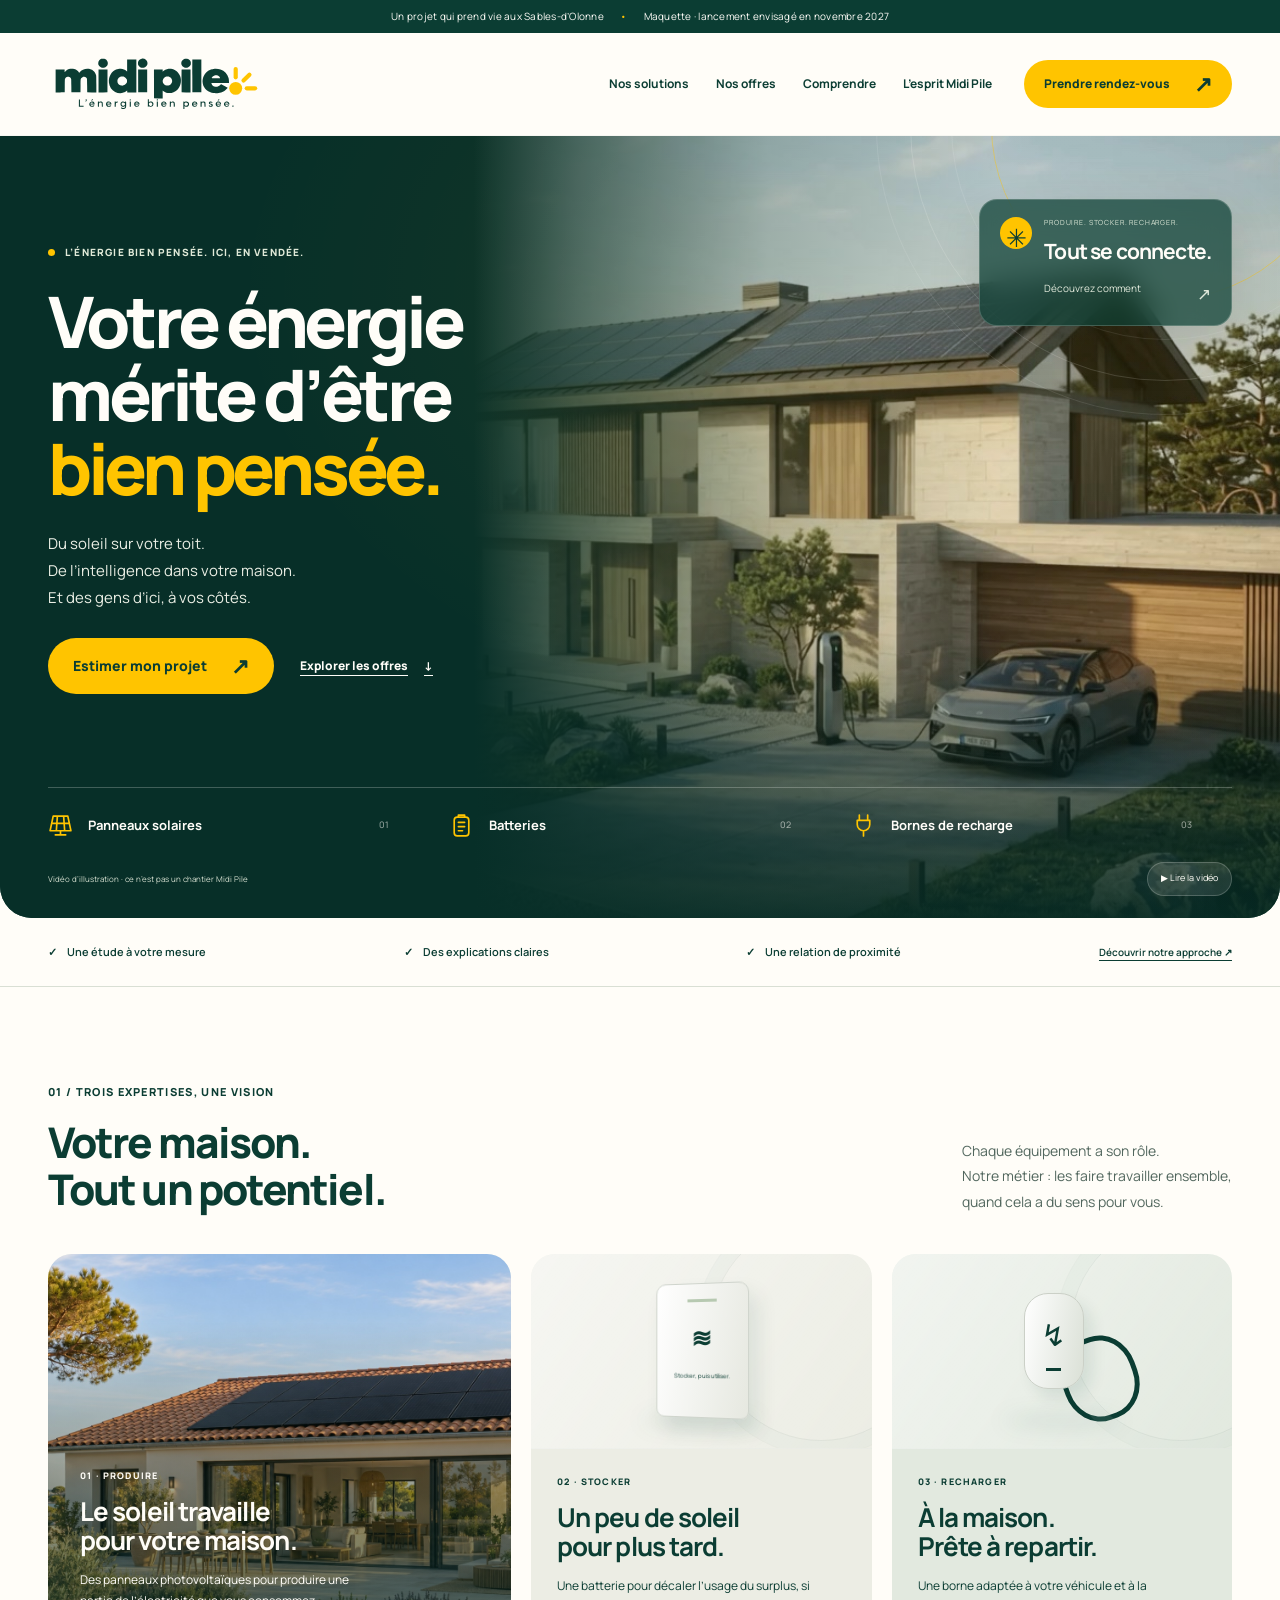
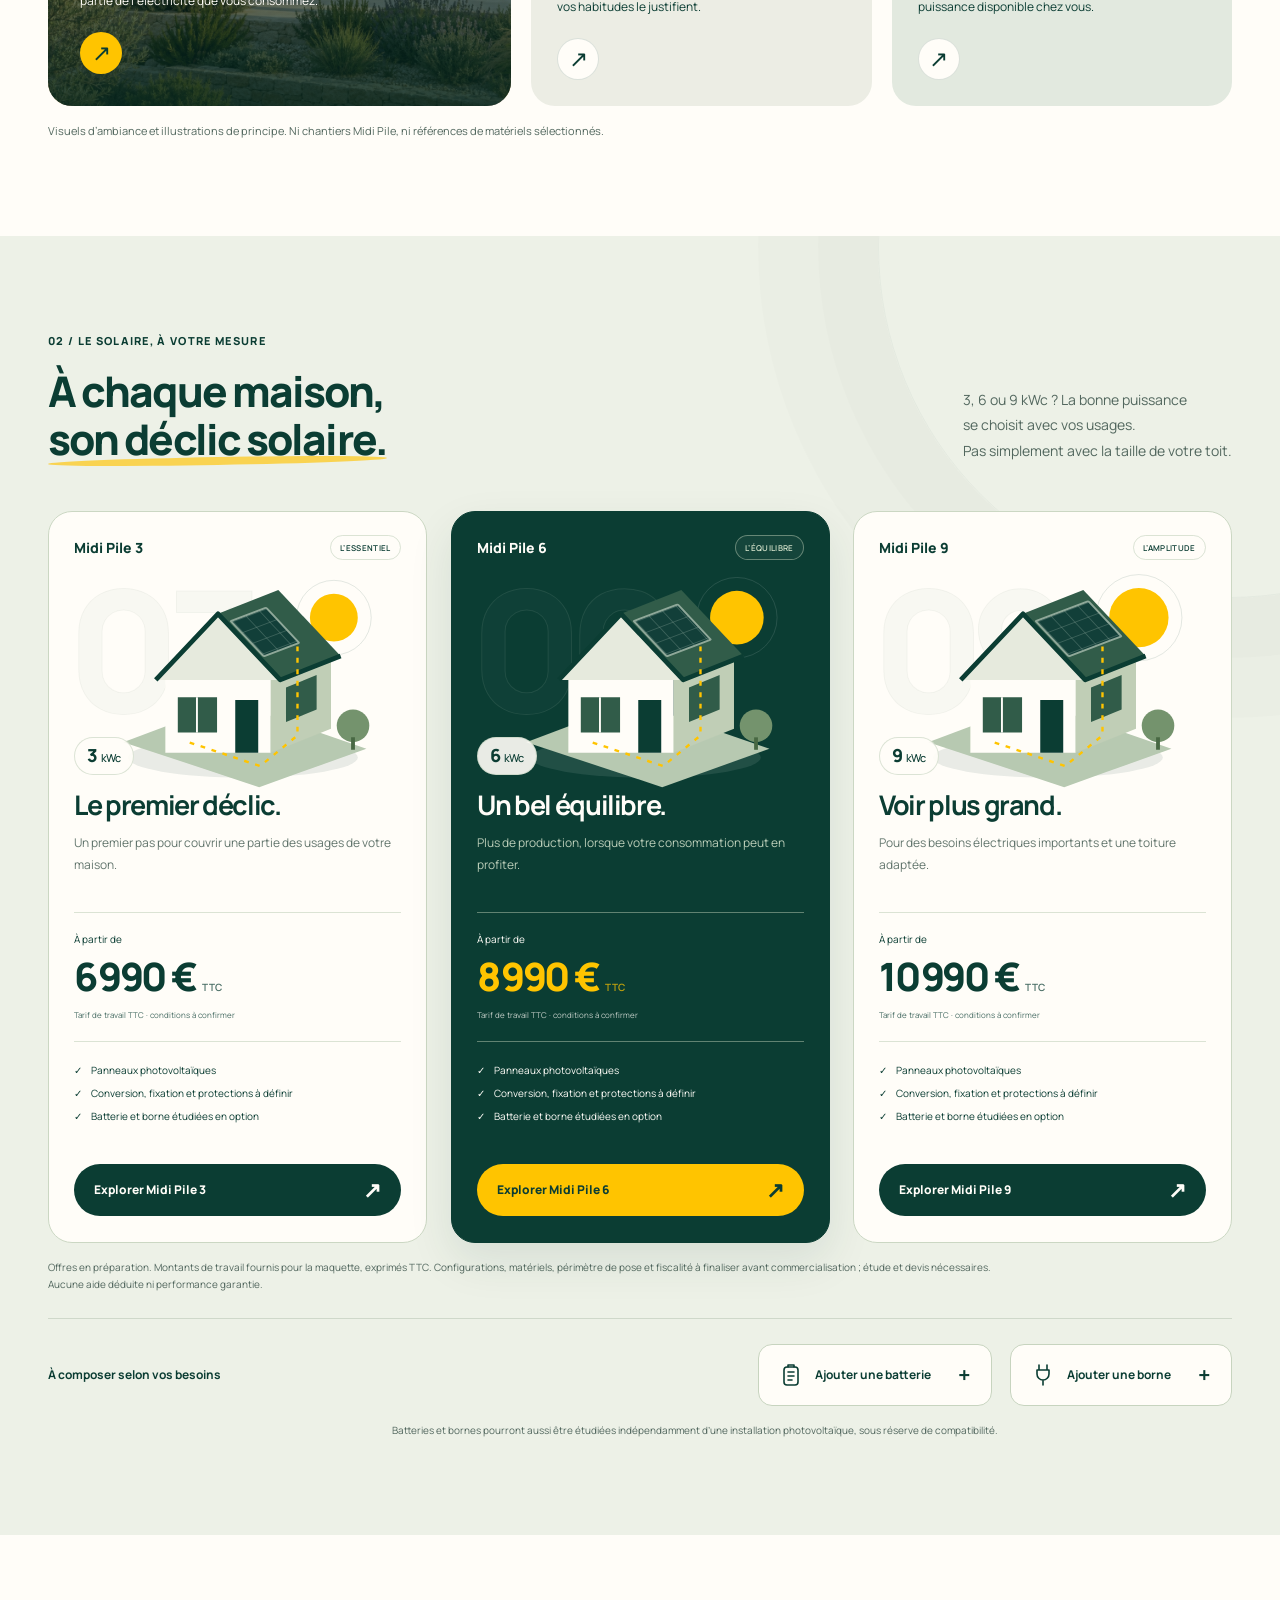
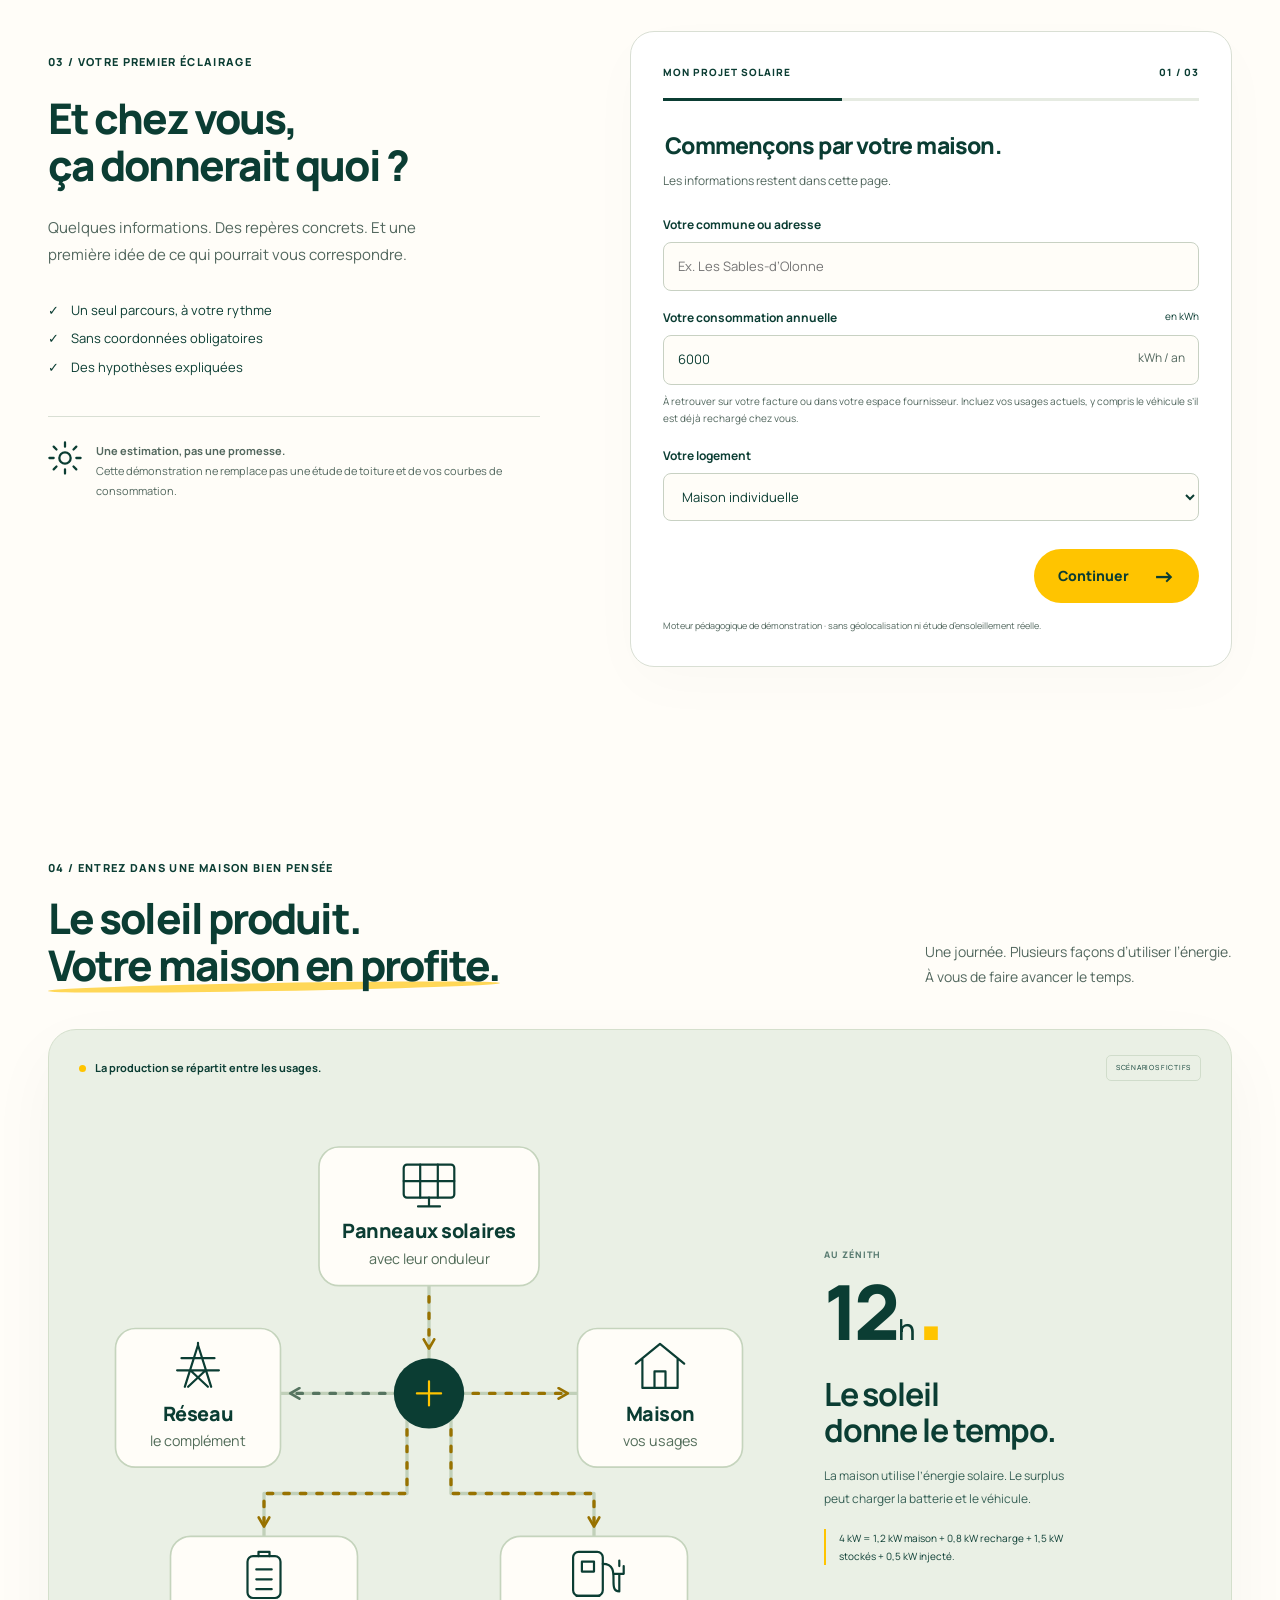
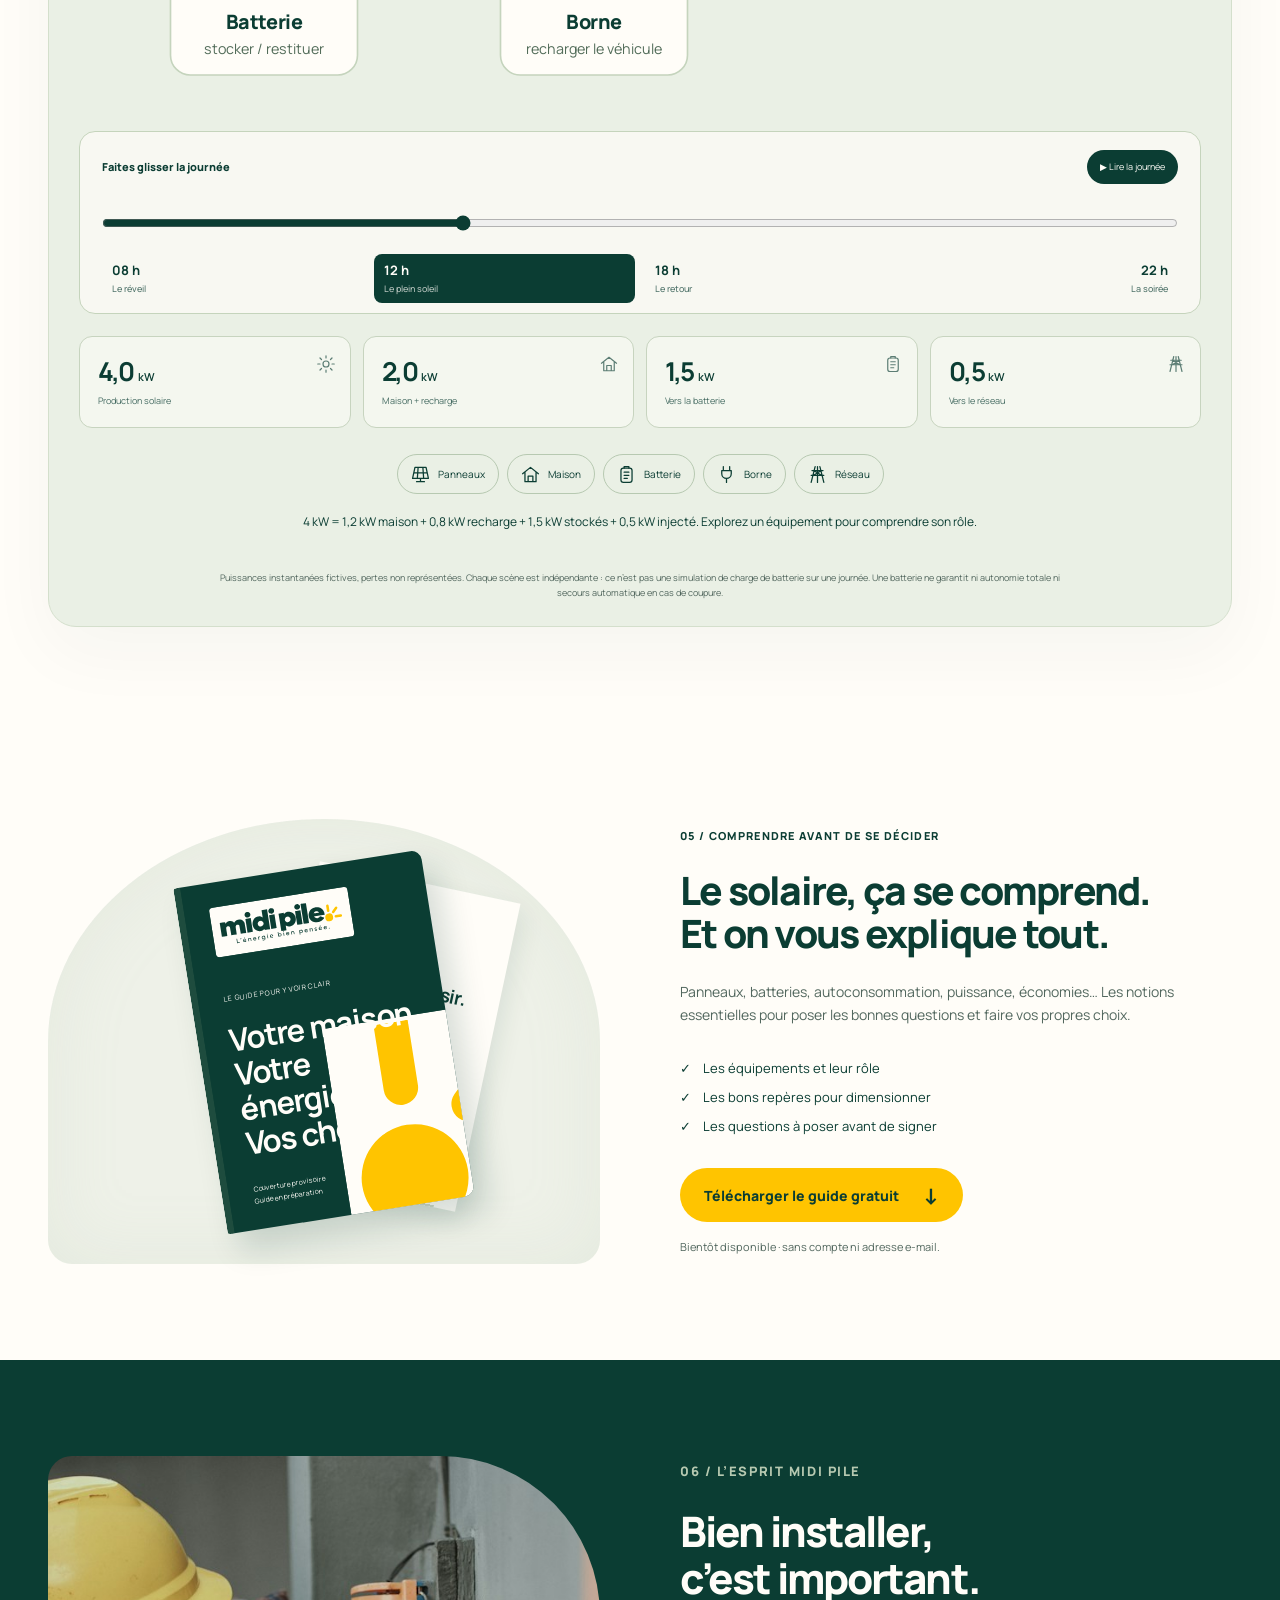
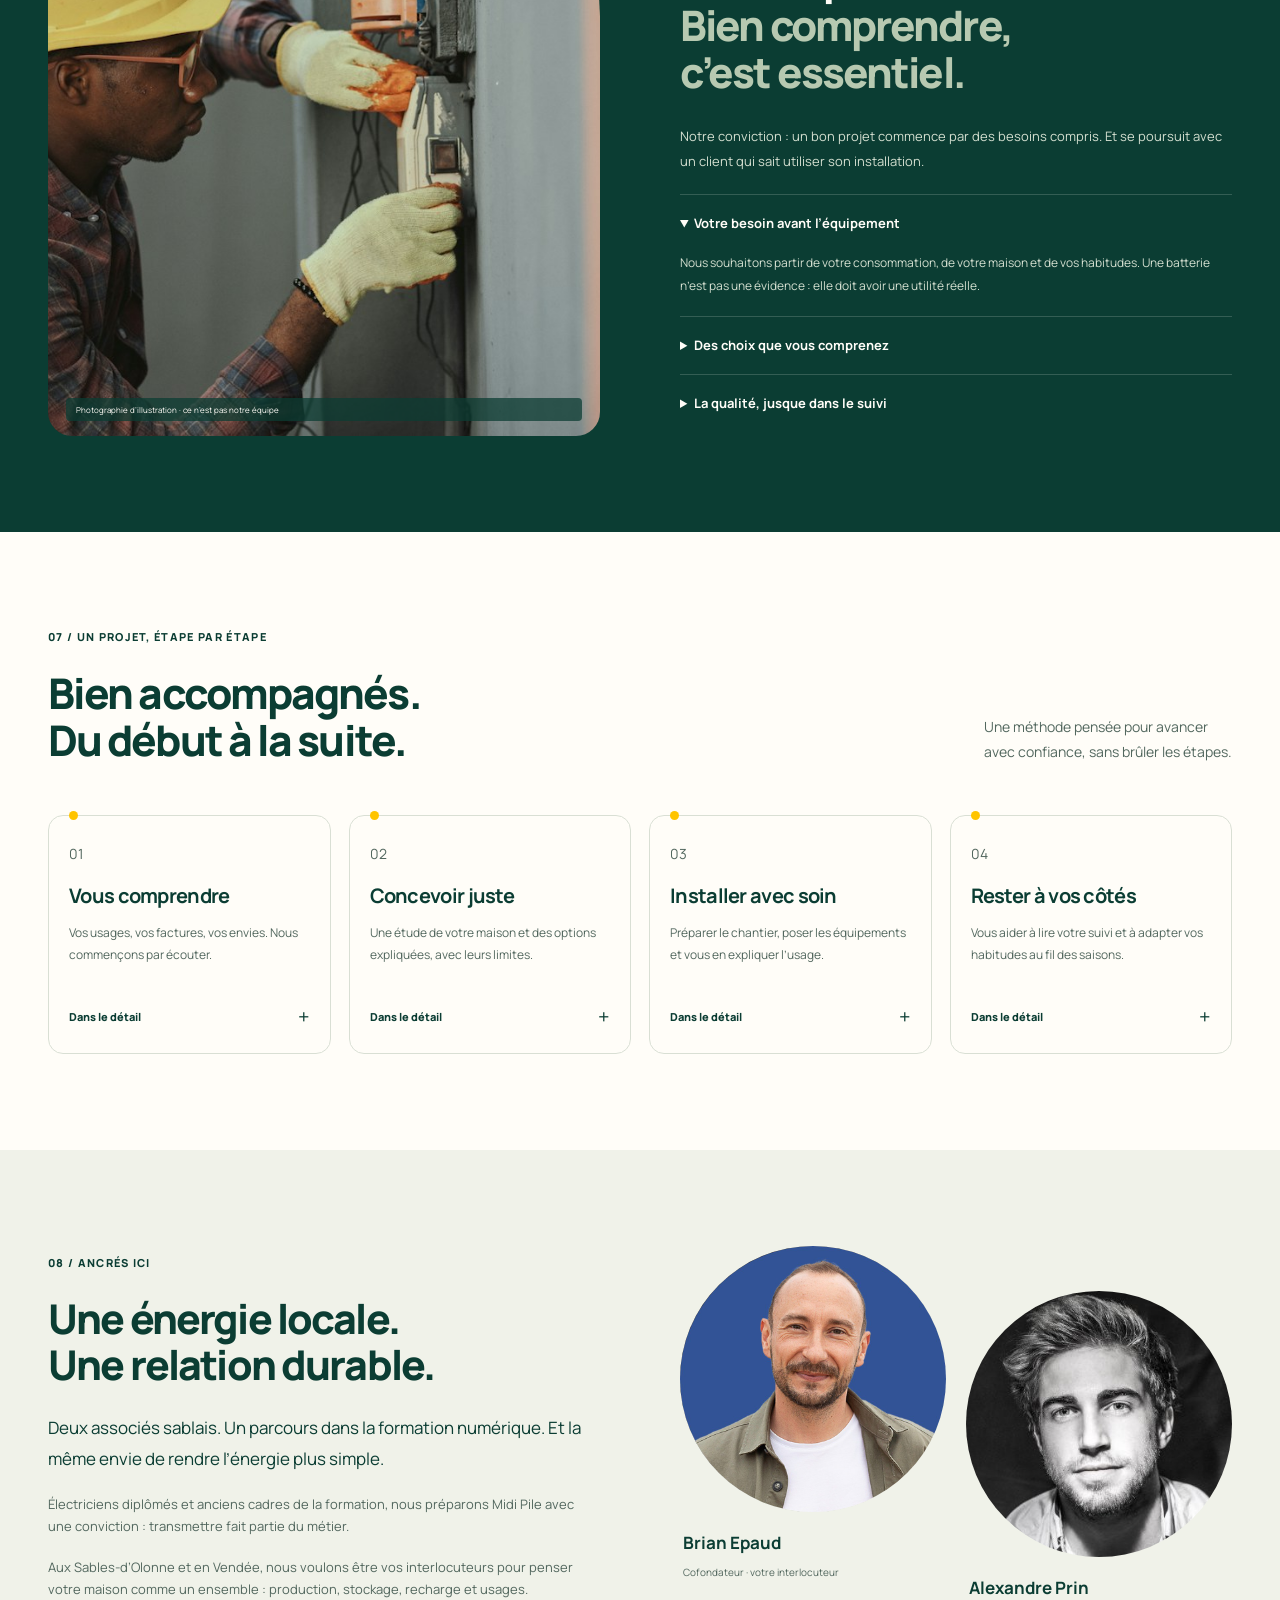
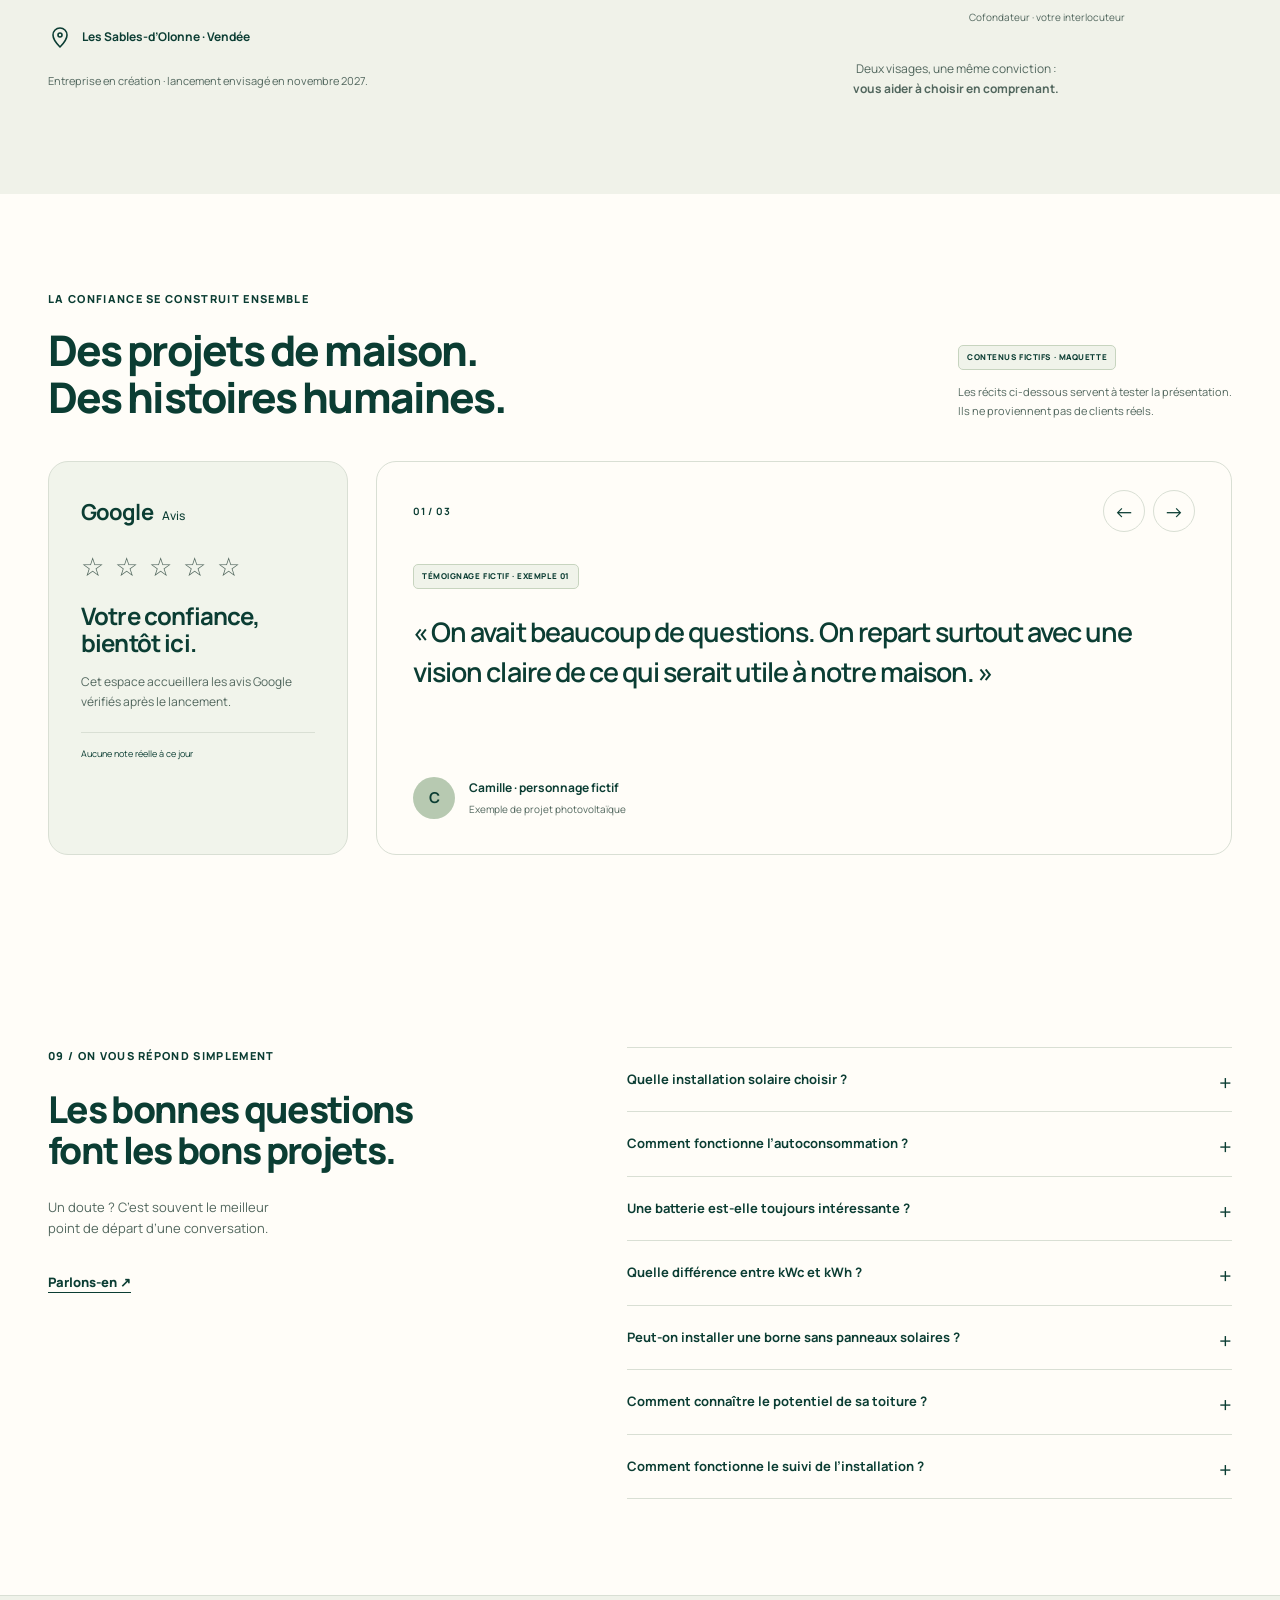
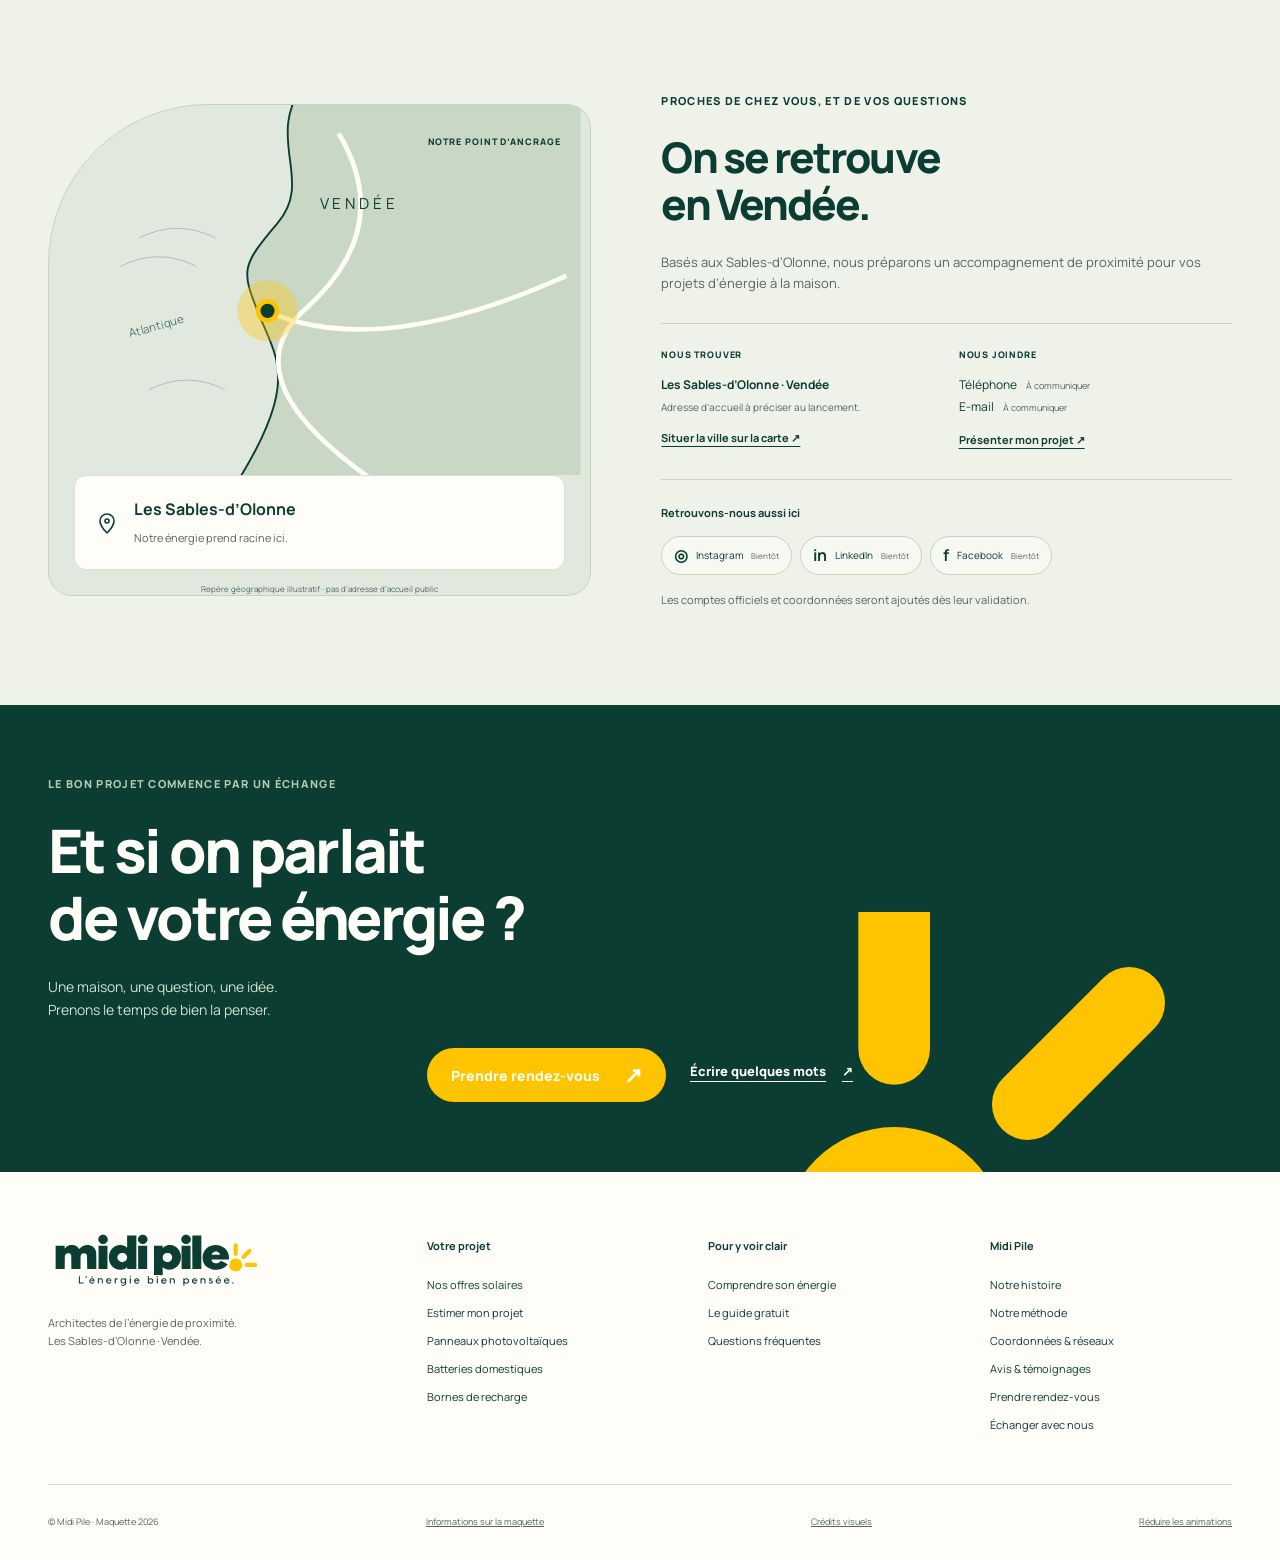
==== index.html @ 552a1c66 "Add files via upload" ====
<!doctype html>
<html lang="fr"><head><meta charset="utf-8"><meta name="viewport" content="width=device-width,initial-scale=1"><meta name="description" content="Midi Pile : panneaux photovoltaïques, batteries et bornes de recharge en Vendée. Découvrez la maquette de notre futur accompagnement énergétique."><meta name="theme-color" content="#0B3D33"><meta name="robots" content="noindex,follow"><title>Panneaux solaires en Vendée, batteries & bornes | Midi Pile</title><link rel="canonical" href="https://midi-pile-accueil-v2.calmtune6.chatgpt.site/"><link rel="icon" href="/assets/favicon.svg" type="image/svg+xml"><meta property="og:title" content="Midi Pile — L’énergie bien pensée."><meta property="og:description" content="Produire, stocker, recharger. Votre projet énergétique, pensé aux Sables-d’Olonne."><meta property="og:type" content="website"><meta property="og:image" content="https://midi-pile-accueil-v2.calmtune6.chatgpt.site/assets/maison.jpg"><link rel="stylesheet" href="styles.css"><script src="config.js" defer></script><script src="simulator-model.js" defer></script><script src="app.js" defer></script><link rel="stylesheet" href="enhancements.css"><script src="enhancements.js" defer></script><link rel="stylesheet" href="motion.css"><script src="motion.js" defer></script><link rel="stylesheet" href="booking.css"><script src="booking.js" defer></script><link rel="stylesheet" href="simulator.css"><script src="simulator-results.js" defer></script></head>
<body>
<a class="skip" href="#main">Aller au contenu</a>
<div class="preview-bar">Un projet qui prend vie aux Sables-d’Olonne <span>•</span> Maquette · lancement envisagé en novembre 2027</div>
<header class="header"><a href="#" class="brand" aria-label="Midi Pile, accueil"><img src="assets/logo.svg" alt="midi pile — L’énergie bien pensée." width="240" height="63"></a><nav id="navigation" aria-label="Navigation principale"><a href="#expertises">Nos solutions</a><a href="#offres">Nos offres</a><a href="#comprendre">Comprendre</a><a href="#equipe">L’esprit Midi Pile</a></nav><a class="button small booking-header" href="/#rendez-vous" data-booking>Prendre rendez-vous <span>↗</span></a><button class="menu" aria-label="Ouvrir le menu" aria-expanded="false" aria-controls="navigation">☰</button></header>
<main id="main">
<section class="cinema-hero" aria-labelledby="hero-title">
<div class="cinema-media" aria-hidden="true"><img src="assets/hero-maison-recharge.jpg" width="1280" height="720" alt="" fetchpriority="high"><video id="hero-video" muted loop playsinline preload="none" poster="assets/hero-maison-recharge.jpg" data-src="assets/hero-maison-recharge.mp4"></video><div class="cinema-shade"></div><div class="cinema-light"></div></div>
<div class="hero-orbit" aria-hidden="true"><span></span><span></span><span></span></div>
<div class="container cinema-layout"><div class="cinema-copy"><p class="eyebrow"><span class="dot"></span> L’énergie bien pensée. Ici, en Vendée.</p><h1 id="hero-title">Votre énergie<br>mérite d’être<br><span>bien pensée.</span></h1><p>Du soleil sur votre toit.<br>De l’intelligence dans votre maison.<br>Et des gens d’ici, à vos côtés.</p><div class="hero-actions"><a class="button" href="#simulateur">Estimer mon projet <span>↗</span></a><a class="text-link" href="#offres">Explorer les offres <span>↓</span></a></div></div>
<div class="hero-energy-note"><span class="mini-orbit" aria-hidden="true">✳</span><div><span>PRODUIRE. STOCKER. RECHARGER.</span><strong>Tout se connecte.</strong><a href="#comprendre">Découvrez comment <span>↗</span></a></div><svg viewBox="0 0 100 35" aria-hidden="true"><path d="M0 28C15 28 10 10 25 10S35 30 50 20S65 0 75 12S90 24 100 8" fill="none" stroke="#FFC400" stroke-width="2"/></svg></div>
<div class="cinema-bottom"><div class="cinema-services"><a href="/panneaux-solaires-vendee/"><i data-icon="panel"></i><span>Panneaux solaires</span><b>01</b></a><a href="/batterie-solaire/"><i data-icon="battery"></i><span>Batteries</span><b>02</b></a><a href="/borne-recharge/"><i data-icon="plug"></i><span>Bornes de recharge</span><b>03</b></a></div><div class="cinema-caption"><span>Vidéo d’illustration · ce n’est pas un chantier Midi Pile</span><button id="hero-motion" type="button" aria-pressed="false" aria-label="Lire la vidéo de fond">▶ Lire la vidéo</button></div></div></div>
</section>
<div class="values-strip"><div class="container"><span>Une étude à votre mesure</span><span>Des explications claires</span><span>Une relation de proximité</span><a href="#methode">Découvrir notre approche ↗</a></div></div>
<section class="section container" id="expertises"><div class="section-heading"><div><p class="eyebrow">01 / Trois expertises, une vision</p><h2>Votre maison.<br>Tout un potentiel.</h2></div><p>Chaque équipement a son rôle.<br>Notre métier : les faire travailler ensemble,<br>quand cela a du sens pour vous.</p></div>
<div class="expertise-grid"><article class="expertise producing"><img src="assets/maison.jpg" alt="Maison solaire illustrative" loading="lazy"><div class="expertise-caption"><span class="tag">01 · PRODUIRE</span><h3>Le soleil travaille<br>pour votre maison.</h3><p>Des panneaux photovoltaïques pour produire une partie de l’électricité que vous consommez.</p><a href="/panneaux-solaires-vendee/" class="round-link" aria-label="Découvrir les offres photovoltaïques">↗</a></div></article>
<article class="expertise storing"><div class="product-art battery-art" aria-label="Illustration d’une batterie domestique"><div class="battery-unit"><span></span><b>≋</b><em>Stocker, puis utiliser.</em></div><div class="product-shadow"></div></div><div class="expertise-caption"><span class="tag">02 · STOCKER</span><h3>Un peu de soleil<br>pour plus tard.</h3><p>Une batterie pour décaler l’usage du surplus, si vos habitudes le justifient.</p><a class="round-link" href="/batterie-solaire/" aria-label="Comprendre les batteries">↗</a></div></article>
<article class="expertise charging"><div class="product-art charger-art" aria-label="Illustration d’une borne résidentielle"><div class="charger-unit"><span>↯</span><i></i></div><div class="cable"></div><div class="product-shadow"></div></div><div class="expertise-caption"><span class="tag">03 · RECHARGER</span><h3>À la maison.<br>Prête à repartir.</h3><p>Une borne adaptée à votre véhicule et à la puissance disponible chez vous.</p><a class="round-link" href="/borne-recharge/" aria-label="Comprendre les bornes de recharge">↗</a></div></article></div><p class="caption">Visuels d’ambiance et illustrations de principe. Ni chantiers Midi Pile, ni références de matériels sélectionnés.</p></section>
<section class="offers section sculpted-offers" id="offres"><div class="container"><div class="section-heading"><div><p class="eyebrow">02 / Le solaire, à votre mesure</p><h2>À chaque maison,<br><span class="solar-emphasis">son déclic solaire.</span></h2></div><p>3, 6 ou 9 kWc ? La bonne puissance<br>se choisit avec vos usages.<br>Pas simplement avec la taille de votre toit.</p></div><div class="offer-grid" id="offer-grid"></div><noscript><p>Nos repères TTC : Midi Pile 3, dès 6 990 € ; Midi Pile 6, dès 8 990 € ; Midi Pile 9, dès 10 990 €. Conditions en préparation.</p><p>Le simulateur nécessite JavaScript. <a href="/panneaux-solaires-vendee/">Comprendre les offres photovoltaïques</a>.</p></noscript><p class="caption">Offres en préparation. Montants de travail fournis pour la maquette, exprimés TTC. Configurations, matériels, périmètre de pose et fiscalité à finaliser avant commercialisation ; étude et devis nécessaires. Aucune aide déduite ni performance garantie.</p><div class="options"><span>À composer selon vos besoins</span><button data-detail="battery"><i data-icon="battery"></i> Ajouter une batterie <b>+</b></button><button data-detail="charger"><i data-icon="plug"></i> Ajouter une borne <b>+</b></button></div><p class="caption option-caption">Batteries et bornes pourront aussi être étudiées indépendamment d’une installation photovoltaïque, sous réserve de compatibilité.</p></div></section>
<section class="section container simulator-section" id="simulateur"><div class="sim-intro"><p class="eyebrow">03 / Votre premier éclairage</p><h2>Et chez vous,<br>ça donnerait quoi ?</h2><p class="lead">Quelques informations. Des repères concrets. Et une première idée de ce qui pourrait vous correspondre.</p><ul class="plain-checks"><li>Un seul parcours, à votre rythme</li><li>Sans coordonnées obligatoires</li><li>Des hypothèses expliquées</li></ul><div class="little-note"><i data-icon="sun"></i><p><strong>Une estimation, pas une promesse.</strong><br>Cette démonstration ne remplace pas une étude de toiture et de vos courbes de consommation.</p></div></div>
<div class="sim-panel"><div class="sim-top"><span>MON PROJET SOLAIRE</span><span id="step-label">01 / 03</span></div><div class="progress"><div id="progress-fill"></div></div><p class="selection-note" id="selection-note" hidden></p><form id="sim-form"><fieldset data-step="0"><legend>Commençons par votre maison.</legend><p>Les informations restent dans cette page.</p><label for="commune">Votre commune ou adresse</label><input id="commune" name="commune" placeholder="Ex. Les Sables-d’Olonne" autocomplete="address-level2" required maxlength="160"><label for="consumption">Votre consommation annuelle <span>en kWh</span></label><div class="input-unit"><input id="consumption" name="consumption" type="number" min="500" max="50000" step="100" value="6000" required><span>kWh / an</span></div><small>À retrouver sur votre facture ou dans votre espace fournisseur. Incluez vos usages actuels, y compris le véhicule s’il est déjà rechargé chez vous.</small><label for="home">Votre logement</label><select id="home"><option value="house">Maison individuelle</option><option value="flat">Appartement / copropriété</option></select></fieldset>
<fieldset data-step="1" hidden><legend>Votre toit, à son rythme.</legend><p>Vous ne savez pas ? Nous gardons une hypothèse prudente.</p><label for="orientation">Orientation principale</label><select id="orientation"><option value="unknown">Je ne sais pas encore</option><option value="south">Sud</option><option value="eastwest">Est ou ouest</option><option value="southeast">Sud-est ou sud-ouest</option><option value="north">Nord</option></select><label for="shade">Ombres sur la toiture</label><select id="shade"><option value="unknown">À vérifier</option><option value="none">Peu ou pas d’ombre</option><option value="some">Une partie de la journée</option><option value="high">Des ombres importantes</option></select><details><summary>Je connais davantage ma toiture</summary><label for="roof-area">Surface de toiture exploitable (facultatif)</label><input id="roof-area" type="number" min="1" max="1000" placeholder="Surface en m²"><label for="tilt">Inclinaison approximative</label><select id="tilt"><option value="30">Environ 30° / inconnue</option><option value="15">Faible pente, environ 15°</option><option value="45">Environ 45°</option><option value="0">Toit plat · structure à étudier</option></select></details></fieldset>
<fieldset data-step="2" hidden><legend>Une énergie qui suit votre vie.</legend><p>Pour mieux comprendre quand vous utilisez l’électricité.</p><label for="presence">En journée, votre maison est…</label><select id="presence"><option value="mixed">Occupée une partie du temps</option><option value="day">Souvent occupée</option><option value="away">Plutôt vide</option></select><div class="check-grid"><label><input type="checkbox" id="heatpump"> Pompe à chaleur</label><label><input type="checkbox" id="radiators"> Radiateurs électriques</label><label><input type="checkbox" id="water"> Chauffe-eau électrique</label><label><input type="checkbox" id="ev"> Véhicule électrique</label><label><input type="checkbox" id="pool"> Piscine</label></div><small>Ces équipements sont déjà inclus dans votre consommation annuelle. Nous ne les ajoutons pas une seconde fois.</small><label for="battery-interest">Et la batterie ?</label><select id="battery-interest"><option value="advice">Je souhaite un avis objectif</option><option value="yes">J’aimerais étudier cette option</option><option value="no">Pas pour le moment</option></select><details><summary>Affiner l’hypothèse économique</summary><label for="energy-price">Prix du kWh acheté (€ TTC, hors abonnement)</label><input id="energy-price" type="number" min="0.05" max="0.60" step="0.001" value="0.20"><small>Valeur de démonstration, à remplacer par votre contrat. Ce n’est pas un tarif de marché annoncé.</small></details></fieldset><div class="sim-actions"><button class="text-link" type="button" id="sim-back" hidden>← Retour</button><button class="button" id="sim-next" type="submit">Continuer <span>→</span></button></div><p class="caption">Moteur pédagogique de démonstration · sans géolocalisation ni étude d’ensoleillement réelle.</p></form><div id="sim-result" hidden aria-live="polite"></div></div></section>
<section class="energy-section section motion-energy" id="comprendre"><div class="container"><div class="section-heading"><div><p class="eyebrow">04 / Entrez dans une maison bien pensée</p><h2>Le soleil produit.<br><span class="solar-emphasis">Votre maison en profite.</span></h2></div><p>Une journée. Plusieurs façons d’utiliser l’énergie.<br>À vous de faire avancer le temps.</p></div>
<div class="energy-board" id="energy-board"><div class="energy-toolbar"><div class="energy-status"><span class="dot"></span><span id="energy-status">Le solaire alimente d’abord vos usages.</span></div><span class="scene-demo">SCÉNARIOS FICTIFS</span></div><div class="energy-stage"><div class="scene-wrap"><svg class="energy-svg energy-scene energy-map" viewBox="0 0 600 560" role="img" aria-labelledby="diagram-title diagram-desc">
<title id="diagram-title">Les chemins de votre électricité</title><desc id="diagram-desc">Schéma de principe à plat : les panneaux et leur onduleur alimentent la maison. Le surplus peut rejoindre la batterie, la borne ou le réseau. Les flèches changent de sens selon l’heure choisie ; la batterie et le réseau peuvent aussi alimenter les usages.</desc>
<defs><marker id="map-arrow" viewBox="0 0 10 10" refX="7" refY="5" markerWidth="4" markerHeight="4" orient="auto-start-reverse"><path d="M1 1 8 5 1 9" fill="none" stroke="context-stroke" stroke-width="2" stroke-linecap="round" stroke-linejoin="round"/></marker></defs>
<g class="map-tracks" fill="none" stroke-width="3" stroke-linejoin="round"><path d="M300 166V232M270 264H165M330 264H435M280 286V355H150V394M320 286V355H450V394"/></g>
<g class="map-flows" fill="none" stroke-linecap="round" stroke-linejoin="round"><path id="flow-solar" class="flow solar" d="M300 176V222"/><path id="flow-house" class="flow" d="M340 264H425"/><path id="flow-grid" class="flow grid" d="M260 264H175"/><path id="flow-battery" class="flow" d="M280 297V355H150V384"/><path id="flow-car" class="flow" d="M320 297V355H450V384"/></g>
<circle class="map-hub" cx="300" cy="264" r="32"/><path class="hub-symbol" d="M289 264H311M300 253V275" fill="none" stroke-width="2" stroke-linecap="round"/>
<g class="map-node solar-panels" transform="translate(200 40)"><rect class="map-card" width="200" height="126" rx="18"/><g class="map-icon" transform="translate(77 16)" fill="none" stroke-width="2"><rect width="46" height="30" rx="3"/><path d="M15 0V30M31 0V30M0 15H46M23 30V38M13 38H33"/></g><text class="map-title" x="100" y="83">Panneaux solaires</text><text class="map-sub" x="100" y="106">avec leur onduleur</text></g>
<g class="map-node scene-grid" transform="translate(15 205)"><rect class="map-card" width="150" height="126" rx="18"/><g class="map-icon" transform="translate(55 15)" fill="none" stroke-width="2"><path d="M20 0 8 38M20 0 32 38M5 12H35M1 23H39M13 23 29 38M27 23 11 38M20 0V-2"/></g><text class="map-title" x="75" y="84">Réseau</text><text class="map-sub" x="75" y="107">le complément</text></g>
<g class="map-node house-model" transform="translate(435 205)"><rect class="map-card" width="150" height="126" rx="18"/><g class="map-icon" transform="translate(53 14)" fill="none" stroke-width="2"><path d="M0 18 22 0 44 18M6 14V40H38V14M17 40V25H27V40"/></g><text class="map-title" x="75" y="84">Maison</text><text class="map-sub" x="75" y="107">vos usages</text></g>
<g class="map-node scene-battery" transform="translate(65 394)"><rect class="map-card" width="170" height="126" rx="18"/><g class="map-icon" transform="translate(70 14)" fill="none" stroke-width="2"><rect x="0" y="4" width="30" height="38" rx="5"/><path d="M10 4V0H20V4M8 16H22M8 25H22M8 34H22"/></g><text class="map-title" x="85" y="84">Batterie</text><text class="map-sub" x="85" y="107">stocker / restituer</text></g>
<g class="map-node scene-car" transform="translate(365 394)"><rect class="map-card" width="170" height="126" rx="18"/><g class="map-icon" transform="translate(66 14)" fill="none" stroke-width="2"><rect width="27" height="40" rx="5"/><path d="M8 9H19V18H8ZM27 11C45 11 30 36 42 36V20M38 20H46V13M42 13V8M3 40H24"/></g><text class="map-title" x="85" y="84">Borne</text><text class="map-sub" x="85" y="107">recharger le véhicule</text></g>
</svg></div><aside class="scene-story"><p class="eyebrow" id="scene-period">Au zénith</p><div class="scene-clock"><span id="scene-time">12</span><small>h</small><span class="clock-dot">.</span></div><h3 id="scene-title">Le soleil<br>donne le tempo.</h3><p id="scene-copy">La maison utilise l’énergie solaire. Le surplus peut charger la batterie et le véhicule.</p><div class="scene-equation" id="scene-equation">4 kW produits, répartis entre vos usages, le stockage et le réseau.</div></aside></div>
<div class="time-console"><div class="time-heading"><label for="energy-hour">Faites glisser la journée</label><button type="button" id="energy-play" aria-pressed="false">▶ Lire la journée</button></div><input id="energy-hour" type="range" min="0" max="3" step="1" value="1" aria-valuetext="12 heures, au zénith"><div class="time-presets" role="group" aria-label="Choisir un moment de la journée"><button data-time="0" aria-pressed="false">08 h <span>Le réveil</span></button><button id="day" data-time="1" aria-pressed="true">12 h <span>Le plein soleil</span></button><button data-time="2" aria-pressed="false">18 h <span>Le retour</span></button><button id="night" data-time="3" aria-pressed="false">22 h <span>La soirée</span></button></div></div>
<div class="energy-balance"><div><i data-icon="sun"></i><strong><span data-flow-value="solar">4,0</span> <small>kW</small></strong><span>Production solaire</span></div><div><i data-icon="home"></i><strong><span data-flow-value="uses">2,0</span> <small>kW</small></strong><span data-flow-label="uses">Maison + recharge</span></div><div><i data-icon="battery"></i><strong><span data-flow-value="battery">1,5</span> <small>kW</small></strong><span data-flow-label="battery">Vers la batterie</span></div><div><i data-icon="grid"></i><strong><span data-flow-value="grid">0,5</span> <small>kW</small></strong><span data-flow-label="grid">Vers le réseau</span></div></div>
<div class="energy-hotspots"><button data-energy="solar"><i data-icon="panel"></i>Panneaux</button><button data-energy="house"><i data-icon="home"></i>Maison</button><button data-energy="battery"><i data-icon="battery"></i>Batterie</button><button data-energy="charger"><i data-icon="plug"></i>Borne</button><button data-energy="grid"><i data-icon="grid"></i>Réseau</button></div><p id="energy-explanation" class="energy-explanation" aria-live="polite">Explorez un équipement pour comprendre son rôle.</p><p class="caption">Puissances instantanées fictives, pertes non représentées. Chaque scène est indépendante : ce n’est pas une simulation de charge de batterie sur une journée. Une batterie ne garantit ni autonomie totale ni secours automatique en cas de coupure.</p></div></div></section>
<section class="section container guide-section" id="guide"><div class="guide-art" data-tilt><div class="guide-page"><span>LE SOLAIRE, PAS À PAS</span><h4>Comprendre<br>avant de choisir.</h4><img class="mini-house" src="assets/maison-solaire.svg" alt="Illustration solaire du kit Midi Pile" loading="lazy"><div class="fake-lines"></div></div><div class="guide-cover"><img src="assets/logo.svg" alt="Midi Pile" width="190" height="50"><span>LE GUIDE POUR Y VOIR CLAIR</span><h3>Votre maison.<br>Votre énergie.<br>Vos choix.</h3><img class="cover-sun official-sun" src="assets/soleil.svg" alt="" aria-hidden="true"><small>Couverture provisoire<br>Guide en préparation</small></div></div><div><p class="eyebrow">05 / Comprendre avant de se décider</p><h2>Le solaire, ça se comprend.<br>Et on vous explique tout.</h2><p>Panneaux, batteries, autoconsommation, puissance, économies… Les notions essentielles pour poser les bonnes questions et faire vos propres choix.</p><ul class="plain-checks"><li>Les équipements et leur rôle</li><li>Les bons repères pour dimensionner</li><li>Les questions à poser avant de signer</li></ul><button class="button" id="guide-download">Télécharger le guide gratuit <span>↓</span></button><p class="caption" id="guide-status">Bientôt disponible · sans compte ni adresse e-mail.</p></div></section>
<section class="difference section" id="difference"><div class="container difference-grid"><div class="editorial-photo"><img src="assets/atelier.jpg" alt="Photographie d’ambiance : un professionnel travaille sur une installation électrique" loading="lazy"><span>Photographie d’illustration · ce n’est pas notre équipe</span></div><div><p class="eyebrow">06 / L’esprit Midi Pile</p><h2>Bien installer,<br>c’est important.<br><em>Bien comprendre,<br>c’est essentiel.</em></h2><p>Notre conviction : un bon projet commence par des besoins compris. Et se poursuit avec un client qui sait utiliser son installation.</p><div class="commitments"><details open><summary>Votre besoin avant l’équipement</summary><p>Nous souhaitons partir de votre consommation, de votre maison et de vos habitudes. Une batterie n’est pas une évidence : elle doit avoir une utilité réelle.</p></details><details><summary>Des choix que vous comprenez</summary><p>Comparer les solutions, expliquer les limites, rendre les hypothèses visibles. Vous gardez la main sur votre décision.</p></details><details><summary>La qualité, jusque dans le suivi</summary><p>Des matériels sélectionnés avec exigence, une pose soignée et une prise en main pédagogique : les principes qui guident notre future offre.</p></details></div></div></div></section>
<section class="section container" id="methode"><p class="eyebrow">07 / Un projet, étape par étape</p><div class="section-heading"><h2>Bien accompagnés.<br>Du début à la suite.</h2><p>Une méthode pensée pour avancer<br>avec confiance, sans brûler les étapes.</p></div><div class="method-grid"><article><span>01</span><h3>Vous comprendre</h3><p>Vos usages, vos factures, vos envies. Nous commençons par écouter.</p></article><article><span>02</span><h3>Concevoir juste</h3><p>Une étude de votre maison et des options expliquées, avec leurs limites.</p></article><article><span>03</span><h3>Installer avec soin</h3><p>Préparer le chantier, poser les équipements et vous en expliquer l’usage.</p></article><article><span>04</span><h3>Rester à vos côtés</h3><p>Vous aider à lire votre suivi et à adapter vos habitudes au fil des saisons.</p></article></div></section>
<section class="team section" id="equipe"><div class="container team-grid"><div><p class="eyebrow">08 / Ancrés ici</p><h2>Une énergie locale.<br>Une relation durable.</h2><p class="lead">Deux associés sablais. Un parcours dans la formation numérique. Et la même envie de rendre l’énergie plus simple.</p><p>Électriciens diplômés et anciens cadres de la formation, nous préparons Midi Pile avec une conviction : transmettre fait partie du métier.</p><p>Aux Sables-d’Olonne et en Vendée, nous voulons être vos interlocuteurs pour penser votre maison comme un ensemble : production, stockage, recharge et usages.</p><span class="location"><i data-icon="pin"></i> Les Sables-d’Olonne · Vendée</span><p class="caption">Entreprise en création · lancement envisagé en novembre 2027.</p></div><div class="founders"><figure class="founder"><div class="portrait-frame"><img src="assets/brian.jpeg" alt="Brian Epaud, cofondateur de Midi Pile" width="800" height="800" loading="lazy"><span class="portrait-fallback" hidden>BE</span></div><figcaption><strong>Brian Epaud</strong><span>Cofondateur · votre interlocuteur</span></figcaption></figure><figure class="founder"><div class="portrait-frame"><img src="assets/alexandre.jpeg" alt="Alexandre Prin, cofondateur de Midi Pile" width="321" height="321" loading="lazy"><span class="portrait-fallback" hidden>AP</span></div><figcaption><strong>Alexandre Prin</strong><span>Cofondateur · votre interlocuteur</span></figcaption></figure><p>Deux visages, une même conviction :<br><strong>vous aider à choisir en comprenant.</strong></p></div></div></section>
<section class="section testimonials" id="temoignages"><div class="container"><div class="section-heading"><div><p class="eyebrow">La confiance se construit ensemble</p><h2>Des projets de maison.<br>Des histoires humaines.</h2></div><div class="review-disclaimer"><span class="demo-pill">CONTENUS FICTIFS · MAQUETTE</span><p>Les récits ci-dessous servent à tester la présentation.<br>Ils ne proviennent pas de clients réels.</p></div></div><div class="testimonials-layout"><aside class="google-space"><span class="google-label">Google <span>Avis</span></span><div class="stars outline-stars" aria-hidden="true">☆ ☆ ☆ ☆ ☆</div><h3>Votre confiance,<br>bientôt ici.</h3><p>Cet espace accueillera les avis Google vérifiés après le lancement.</p><span class="awaiting">Aucune note réelle à ce jour</span><a id="google-reviews-link" hidden target="_blank" rel="noopener noreferrer">Consulter les avis Google ↗</a></aside><div class="review-window"><div class="review-controls"><span id="review-count" aria-live="polite">01 / 03</span><div><button id="review-prev" aria-label="Témoignage précédent">←</button><button id="review-next" aria-label="Témoignage suivant">→</button></div></div><div class="review-slides"><figure class="review-slide" data-review><span class="demo-pill">TÉMOIGNAGE FICTIF · EXEMPLE 01</span><blockquote>« On avait beaucoup de questions. On repart surtout avec une vision claire de ce qui serait utile à notre maison. »</blockquote><figcaption><span class="review-avatar">C</span><div><strong>Camille · personnage fictif</strong><small>Exemple de projet photovoltaïque</small></div></figcaption></figure><figure class="review-slide" data-review hidden><span class="demo-pill">TÉMOIGNAGE FICTIF · EXEMPLE 02</span><blockquote>« Comprendre quand nous consommons a changé notre façon d’envisager une batterie. L’explication compte autant que l’équipement. »</blockquote><figcaption><span class="review-avatar">T</span><div><strong>Thomas · personnage fictif</strong><small>Exemple de réflexion sur le stockage</small></div></figcaption></figure><figure class="review-slide" data-review hidden><span class="demo-pill">TÉMOIGNAGE FICTIF · EXEMPLE 03</span><blockquote>« Une borne à la maison, oui. Mais adaptée à notre voiture et à nos habitudes : c’est ce que nous voulions comprendre. »</blockquote><figcaption><span class="review-avatar">S</span><div><strong>Sophie · personnage fictif</strong><small>Exemple de projet de recharge</small></div></figcaption></figure></div></div></div></div></section>
<section class="section container faq-section" id="faq"><div><p class="eyebrow">09 / On vous répond simplement</p><h2>Les bonnes questions<br>font les bons projets.</h2><p>Un doute ? C’est souvent le meilleur<br>point de départ d’une conversation.</p><a href="#contact" class="text-link">Parlons-en ↗</a></div><div class="faq"><details><summary>Quelle installation solaire choisir ?</summary><p>La bonne puissance dépend de votre consommation et surtout des moments où vous utilisez l’électricité, de la surface disponible, de l’orientation et des ombres. Une étude confirme le dimensionnement ; le seul total annuel ne suffit pas.</p></details><details><summary>Comment fonctionne l’autoconsommation ?</summary><p>Vous utilisez directement une partie de l’électricité produite sur votre toit. Le surplus peut être stocké ou injecté sur le réseau. Quand le solaire ne suffit pas, le réseau complète.</p></details><details><summary>Une batterie est-elle toujours intéressante ?</summary><p>Non. Il faut un surplus à stocker et des besoins décalés, souvent le soir. Son coût, ses pertes et sa durée de vie comptent. Déplacer certains usages en journée peut être plus pertinent.</p></details><details><summary>Quelle différence entre kWc et kWh ?</summary><p>Le kWc décrit la puissance nominale des panneaux dans des conditions de référence. Le kWh mesure une quantité d’énergie produite, stockée ou consommée. Une installation de 6 kWc ne produit pas 6 kW en permanence.</p></details><details><summary>Peut-on installer une borne sans panneaux solaires ?</summary><p>Oui. Elle utilise alors l’électricité du réseau. Il faut vérifier l’installation électrique, la puissance disponible et le besoin de pilotage pour éviter les dépassements.</p></details><details><summary>Comment connaître le potentiel de sa toiture ?</summary><p>En étudiant sa surface, son orientation, sa pente, les ombrages et son état. Une visite et une simulation de production détaillée complètent ces informations.</p></details><details><summary>Comment fonctionne le suivi de l’installation ?</summary><p>Selon les équipements retenus, une application permet de consulter la production et parfois la consommation. Les fonctionnalités, la connexion nécessaire et les conditions de suivi seront précisées dans l’offre.</p></details></div></section>
<section class="section local-section" id="localisation"><div class="container local-grid"><div class="local-map"><span class="map-kicker">Notre point d’ancrage</span><svg viewBox="0 0 500 390" role="img" aria-labelledby="map-title"><title id="map-title">Repère illustratif : Les Sables-d’Olonne, sur le littoral vendéen. Ce schéma n’est pas une carte de localisation d’agence.</title><path d="M235 -25 C190 35 245 78 206 124 S167 174 186 221 S231 294 155 410 H525 V-25Z" fill="#B7C9B1" opacity=".55"/><path d="M235 -25 C190 35 245 78 206 124 S167 174 186 221 S231 294 155 410" stroke="#0B3D33" stroke-width="2" fill="none"/><path d="M270 30 Q330 130 235 215 T360 430M194 217 Q310 270 510 180" stroke="#FFFDF8" stroke-width="5" fill="none"/><path d="M60 140 Q100 120 140 140 M40 170 Q80 150 120 170 M70 300 Q110 280 150 300" stroke="#0B3D33" stroke-width="1" opacity=".25" fill="none"/><circle class="map-pulse" cx="195" cy="217" r="32" fill="#FFC400" opacity=".35"/><circle cx="195" cy="217" r="10" fill="#0B3D33" stroke="#FFC400" stroke-width="5"/><text x="250" y="110" fill="#0B3D33" font-size="16" font-family="Manrope" letter-spacing="4">VENDÉE</text><text x="50" y="245" fill="#0B3D33" opacity=".65" font-size="12" font-family="Manrope" transform="rotate(-15 50 245)">Atlantique</text></svg><div class="map-place"><i data-icon="pin"></i><div><strong>Les Sables-d’Olonne</strong><span>Notre énergie prend racine ici.</span></div></div><p class="map-footnote">Repère géographique illustratif · pas d’adresse d’accueil public</p></div><div class="local-details"><p class="eyebrow">Proches de chez vous, et de vos questions</p><h2>On se retrouve<br>en Vendée.</h2><p>Basés aux Sables-d’Olonne, nous préparons un accompagnement de proximité pour vos projets d’énergie à la maison.</p><div class="contact-details"><div><span>Nous trouver</span><strong>Les Sables-d’Olonne · Vendée</strong><small id="public-address">Adresse d’accueil à préciser au lancement.</small><a href="https://www.google.com/maps/search/?api=1&query=Les+Sables-d%27Olonne" target="_blank" rel="noopener noreferrer">Situer la ville sur la carte ↗</a></div><div><span>Nous joindre</span><div id="public-phone">Téléphone <small>À communiquer</small></div><div id="public-email">E-mail <small>À communiquer</small></div><a href="#contact">Présenter mon projet ↗</a></div></div><div class="social-block"><strong>Retrouvons-nous aussi ici</strong><div class="social-links"><span data-social="instagram"><b aria-hidden="true">◎</b> Instagram <small>Bientôt</small></span><span data-social="linkedin"><b aria-hidden="true">in</b> LinkedIn <small>Bientôt</small></span><span data-social="facebook"><b aria-hidden="true">f</b> Facebook <small>Bientôt</small></span></div><p class="caption">Les comptes officiels et coordonnées seront ajoutés dès leur validation.</p></div></div></div></section>
<section class="contact-section" id="contact"><div class="container"><p class="eyebrow">Le bon projet commence par un échange</p><h2>Et si on parlait<br>de votre énergie ?</h2><p>Une maison, une question, une idée.<br>Prenons le temps de bien la penser.</p><div class="contact-actions"><a class="button" href="/#rendez-vous" data-booking>Prendre rendez-vous <span>↗</span></a><button class="text-link" id="contact-open">Écrire quelques mots <span>↗</span></button></div><img class="contact-sun official-sun" src="assets/soleil.svg" alt="" aria-hidden="true"></div></section>
</main><footer class="container"><div class="footer-top"><div><a href="#" class="brand"><img src="assets/logo.svg" alt="Midi Pile — L’énergie bien pensée." width="240" height="63"></a><p>Architectes de l’énergie de proximité.<br>Les Sables-d’Olonne · Vendée.</p></div><div><strong>Votre projet</strong><a href="#offres">Nos offres solaires</a><a href="#simulateur">Estimer mon projet</a><a href="/panneaux-solaires-vendee/">Panneaux photovoltaïques</a><a href="/batterie-solaire/">Batteries domestiques</a><a href="/borne-recharge/">Bornes de recharge</a></div><div><strong>Pour y voir clair</strong><a href="#comprendre">Comprendre son énergie</a><a href="#guide">Le guide gratuit</a><a href="#faq">Questions fréquentes</a></div><div><strong>Midi Pile</strong><a href="#equipe">Notre histoire</a><a href="#methode">Notre méthode</a><a href="#localisation">Coordonnées & réseaux</a><a href="#temoignages">Avis & témoignages</a><a href="/#rendez-vous" data-booking>Prendre rendez-vous</a><a href="#contact">Échanger avec nous</a></div></div><div class="footer-bottom"><span>© Midi Pile · Maquette 2026</span><button data-detail="legal">Informations sur la maquette</button><button data-detail="credits">Crédits visuels</button><button id="motion-toggle" aria-pressed="false">Réduire les animations</button></div></footer>
<dialog id="detail-dialog"><button class="dialog-close" aria-label="Fermer">×</button><div id="detail-content"></div></dialog>
<dialog id="contact-dialog"><button class="dialog-close" aria-label="Fermer">×</button><p class="eyebrow">Faisons connaissance</p><h2>Votre projet,<br>en quelques mots.</h2><p class="demo-note">Formulaire de démonstration : aucune donnée n’est envoyée ni enregistrée.</p><form id="contact-form"><label for="name">Votre prénom</label><input id="name" autocomplete="given-name" required maxlength="80"><label for="email">Votre adresse e-mail</label><input id="email" type="email" autocomplete="email" required><label for="message">Votre projet</label><textarea id="message" rows="4" required maxlength="2000" placeholder="Une installation solaire, une borne, une question…"></textarea><button class="button" type="submit">Tester la demande <span>↗</span></button><p id="contact-feedback" role="status"></p></form></dialog>
</body></html>
---- styles.css ----
@font-face{font-family:Manrope;src:url('assets/Manrope-Variable.woff2') format('woff2');font-weight:200 800;font-style:normal;font-display:swap}
:root{--forest:#0b3d33;--yellow:#ffc400;--ivory:#fffdf8;--sage:#b7c9b1;--muted:#52675e;--line:#d9dfd4;--pale:#f0f2e9;--radius:24px}*{box-sizing:border-box}html{scroll-behavior:smooth;scroll-padding-top:110px}body{margin:0;color:var(--forest);background:var(--ivory);font:16px/1.65 Manrope,Arial,sans-serif}button,input,select,textarea{font:inherit;color:inherit}button,a{-webkit-tap-highlight-color:transparent}button{cursor:pointer}a{color:inherit}button{border:0}button:disabled{cursor:default}img{max-width:100%;display:block}h1,h2,h3,h4,p{margin:0}p{margin-bottom:20px}h1,h2,h3{line-height:1.12;letter-spacing:-.045em}h1{font-size:clamp(44px,4.7vw,68px);font-weight:800}h2{font-size:clamp(34px,3.3vw,46px);font-weight:800}h3{font-size:26px;letter-spacing:-.035em}h4{font-size:24px;line-height:1.2}p:last-child{margin-bottom:0}button,a,input,select,textarea,summary{outline-offset:5px}:focus-visible{outline:3px solid #b47e00}::selection{background:var(--yellow);color:var(--forest)}[hidden]{display:none!important}.container{max-width:1296px;padding-left:48px;padding-right:48px;margin:auto}.section{padding-top:96px;padding-bottom:96px;scroll-margin-top:0}.eyebrow{font-size:11px;font-weight:800;letter-spacing:.12em;text-transform:uppercase;margin-bottom:24px;display:flex;align-items:center;gap:10px}.dot{display:inline-block;width:7px;height:7px;flex:none;background:var(--yellow);border-radius:50%}.lead{font-size:17px;line-height:1.8;color:var(--muted)}.button{display:inline-flex;align-items:center;justify-content:center;gap:24px;text-decoration:none;background:var(--yellow);border-radius:100px;padding:16px 24px;font-size:14px;font-weight:800;min-height:54px;transition:transform .2s,box-shadow .2s;line-height:1.5}.button span{font-size:22px;line-height:1}.button:hover{transform:translateY(-3px);box-shadow:0 7px 18px #0b3d3314}.button.small{padding:12px 20px;min-height:48px;font-size:12px}.button.outline{background:transparent;border:1px solid var(--forest)}.text-link{background:none;padding:12px 0;display:inline-flex;align-items:center;gap:16px;font-size:13px;font-weight:800;text-underline-offset:5px;text-decoration:underline}.caption{font-size:11px;color:var(--muted);line-height:1.65;margin-top:16px}.skip{position:fixed;top:-80px;z-index:100;background:var(--yellow);padding:14px}.skip:focus{top:0}.preview-bar{text-align:center;background:var(--forest);color:var(--ivory);font-size:10px;letter-spacing:.025em;padding:8px 20px}.preview-bar span{color:var(--yellow);margin:0 14px}.header{max-width:1440px;margin:auto;display:flex;align-items:center;gap:32px;padding:18px 48px;position:sticky;top:0;z-index:20;background:#fffdf8f5;backdrop-filter:blur(12px);border-bottom:1px solid #0b3d3309}.brand{display:block;flex-shrink:0}.brand img{width:224px;height:auto}.header nav{display:flex;gap:27px;margin-left:auto;align-items:center}.header nav a{font-size:12px;font-weight:700;text-decoration:none;white-space:nowrap}.header nav a:hover{text-decoration:underline;text-underline-offset:5px}.menu{display:none;background:none;font-size:25px;padding:8px;min-width:48px;min-height:48px}.hero{display:grid;grid-template-columns:1.03fr 1fr;gap:45px;padding-top:48px;padding-bottom:56px;align-items:center}.hero-copy{padding-top:6px}.hero .eyebrow{font-size:10px;letter-spacing:.08em;margin-bottom:22px}.hero h1{margin-bottom:26px}.underline{position:relative;display:inline-block;isolation:isolate}.underline:after{content:'';height:10px;background:var(--yellow);position:absolute;bottom:3px;left:0;right:0;z-index:-1;border-radius:100%;transform:rotate(-2deg)}.hero .lead{max-width:475px;font-size:15px;margin-bottom:25px}.hero-actions{display:flex;align-items:center;gap:26px}.hero-services{display:flex;gap:18px;border-top:1px solid var(--line);padding-top:25px;margin-top:32px}.hero-services span{font-size:10px;font-weight:700;display:flex;align-items:center;gap:6px;white-space:nowrap}i[data-icon]{display:inline-flex;width:24px;height:24px;flex:none}i[data-icon] svg{width:100%;height:100%}.hero-services i{width:20px;height:20px}.hero-art{position:relative;height:560px;padding:0 20px 26px 0}.hero-photo{width:100%;height:100%;object-fit:cover;border-radius:160px 24px 24px 24px;position:relative;z-index:1}.halo{width:270px;height:270px;border:1px solid var(--yellow);border-radius:50%;position:absolute;right:-13px;top:-25px;box-shadow:0 0 0 12px var(--ivory),0 0 0 13px var(--yellow),0 0 0 25px var(--ivory),0 0 0 26px var(--yellow)}.floating-note{position:absolute;bottom:0;left:-28px;z-index:2;background:var(--ivory);padding:17px 24px;border-radius:16px;box-shadow:0 10px 45px #0b3d3314;display:flex;align-items:center;gap:15px}.floating-note strong{font-size:13px;display:block}.floating-note span:not(.sun-icon){font-size:10px;display:block;color:var(--muted)}.sun-icon{font-size:39px;color:var(--forest);line-height:1}.vertical-note{writing-mode:vertical-rl;position:absolute;right:-1px;bottom:35px;font-size:9px;letter-spacing:.16em;font-weight:700}.photo-note{position:absolute;z-index:2;bottom:46px;right:35px;font-size:8px;background:#fffdf8dc;border-radius:4px;padding:4px 8px}.values-strip{border-top:1px solid var(--line);border-bottom:1px solid var(--line)}.values-strip .container{display:flex;justify-content:space-between;align-items:center;padding-top:22px;padding-bottom:22px;font-size:11px;font-weight:600}.values-strip span:before{content:'✓';margin-right:10px}.values-strip a{font-size:10px;text-underline-offset:4px}.section-heading{display:flex;justify-content:space-between;gap:40px;align-items:flex-end;margin-bottom:40px}.section-heading>p,.section-heading>div>p:not(.eyebrow){color:var(--muted);font-size:14px;line-height:1.8;margin-bottom:0}.section-heading .eyebrow{margin-bottom:18px}.expertise-grid{display:grid;grid-template-columns:1.36fr 1fr 1fr;gap:20px}.expertise{border-radius:var(--radius);overflow:hidden;position:relative;min-height:448px;background:var(--pale)}.expertise.producing>img{width:100%;height:100%;object-fit:cover;position:absolute;transition:transform .8s}.producing:after{content:'';position:absolute;inset:0;background:linear-gradient(transparent 15%,#06271fdd)}.expertise-caption{position:relative;z-index:1;padding:26px}.producing .expertise-caption{position:absolute;bottom:0;color:var(--ivory);padding:32px}.expertise .tag{font-size:9px;font-weight:800;letter-spacing:.13em;display:block;margin-bottom:13px}.expertise h3{font-size:26px;margin-bottom:14px}.expertise p{font-size:12px;line-height:1.8;max-width:280px;padding-right:10px;margin-bottom:0}.producing p{max-width:290px}.round-link{display:flex;width:42px;height:42px;align-items:center;justify-content:center;background:var(--ivory);color:var(--forest);border:1px solid #0b3d3325;border-radius:50%;font-size:23px;text-decoration:none;margin-top:20px;transition:transform .2s}.round-link:hover{transform:rotate(45deg)}.producing .round-link{background:var(--yellow);border:0}.expertise:hover>img{transform:scale(1.03)}.storing{background:#ecede4}.charging{background:#e2e9df}.product-art{height:195px;position:relative;overflow:hidden;display:flex;align-items:center;justify-content:center;background:linear-gradient(125deg,#ffffff88,transparent);border-bottom:1px solid #0b3d3306}.product-art:after{content:'';position:absolute;width:220px;height:220px;border:1px solid #0b3d3310;border-radius:50%;top:-35px;right:-60px;box-shadow:0 0 0 14px #ffffff15,0 0 0 15px #0b3d3308}.battery-unit{width:95px;height:135px;background:linear-gradient(100deg,#fff,#e6e8e0);border-radius:10px 10px 8px 8px;border:1px solid #cfd4cc;box-shadow:8px 12px 20px #0b3d3319;transform:perspective(400px) rotateY(-13deg);z-index:1;padding:15px;text-align:center}.battery-unit span{display:block;width:30px;height:3px;background:var(--sage);margin:0 auto 15px}.battery-unit b{font-size:25px}.battery-unit em{display:block;font-size:6px;font-style:normal;margin-top:14px}.product-shadow{position:absolute;bottom:20px;width:120px;height:15px;background:#0b3d3314;filter:blur(10px);border-radius:50%}.charger-unit{width:60px;height:96px;background:linear-gradient(100deg,#fff,#dae0d6);border-radius:24px;border:1px solid #cbd0c7;box-shadow:8px 9px 15px #0b3d3318;z-index:2;display:flex;align-items:center;flex-direction:column;justify-content:center;transform:translate(-8px,-10px)}.charger-unit span{font-size:30px}.charger-unit i{width:15px;height:3px;background:var(--forest);margin-top:8px}.cable{width:76px;height:85px;border:5px solid var(--forest);border-radius:45%;position:absolute;left:50%;top:82px;transform:rotate(-20deg)}.offers{background:#f1f2eb}.offer-grid{display:grid;grid-template-columns:repeat(3,1fr);gap:22px}.offer{border:1px solid #cfd8ca;border-radius:24px;background:var(--ivory);padding:28px;transition:transform .25s,box-shadow .25s;position:relative;display:flex;flex-direction:column}.offer:hover{transform:translateY(-6px);box-shadow:0 18px 40px #0b3d330d}.offer.featured{background:var(--forest);color:var(--ivory);border-color:var(--forest)}.offer-top{display:flex;align-items:center;justify-content:space-between;font-size:12px;font-weight:800}.offer-top .offer-dot{height:9px;width:9px;background:var(--yellow);border-radius:50%}.offer-power{font-size:53px;line-height:1.2;letter-spacing:-.06em;font-weight:800;margin-top:22px}.offer-power small{font-size:20px;font-weight:500;letter-spacing:-.03em}.offer-visual{height:88px;margin:20px 0}.offer-visual svg{width:100%;height:100%}.offer-description{font-size:12px;line-height:1.8;min-height:66px;opacity:.9}.offer ul{list-style:none;margin:0 0 22px;padding:0;font-size:11px;line-height:1.9}.offer li:before{content:'✓';margin-right:9px}.offer-price{margin-top:auto;border-top:1px solid #0b3d3325;padding-top:19px;margin-bottom:20px}.featured .offer-price{border-color:#fffdf833}.offer-price span{font-size:11px;display:block}.offer-price strong{display:block;font-size:21px;margin-top:3px}.offer-price small{font-size:10px;opacity:.75}.offer .button{width:100%;font-size:12px;padding:13px 16px;justify-content:space-between}.offer:not(.featured) .button{background:transparent;border:1px solid #0b3d3355}.options{display:flex;align-items:center;gap:20px;border-top:1px solid #cfd8ca;margin-top:30px;padding-top:25px}.options>span{font-size:12px;font-weight:700;margin-right:auto}.options button{display:flex;gap:12px;align-items:center;border:1px solid #cad4c5;border-radius:99px;background:none;padding:12px 20px;font-size:12px;font-weight:700;min-height:50px}.options button:hover{background:var(--sage)}.options b{font-size:22px;margin-left:15px}.option-caption{text-align:right}.simulator-section{display:grid;grid-template-columns:.9fr 1.1fr;gap:90px;align-items:start}.sim-intro{padding-top:22px}.sim-intro h2{margin-bottom:24px}.sim-intro .lead{font-size:15px;max-width:370px}.plain-checks{list-style:none;padding:0;margin:28px 0;line-height:2.2;font-size:13px}.plain-checks li:before{content:'✓';margin-right:12px}.little-note{display:flex;gap:14px;padding:24px 0;border-top:1px solid var(--line);margin-top:35px}.little-note p{font-size:11px;line-height:1.8;color:var(--muted)}.little-note i{width:34px;height:34px}.sim-panel{border:1px solid var(--line);border-radius:24px;padding:32px;background:white;box-shadow:0 18px 60px #0b3d3305;min-height:570px}.sim-top{display:flex;justify-content:space-between;font-size:10px;font-weight:800;letter-spacing:.1em}.progress{height:3px;background:#e6ebe2;margin:18px 0 30px}.progress>div{width:33.333%;height:100%;background:var(--forest);transition:width .4s}fieldset{border:0;margin:0;padding:0;min-width:0}legend{font-size:23px;font-weight:800;letter-spacing:-.035em;margin-bottom:10px;line-height:1.3}fieldset>p{font-size:12px;color:var(--muted);margin-bottom:24px}label{display:block;font-size:12px;font-weight:700;margin:17px 0 7px}label span{font-size:10px;font-weight:400;float:right}input:not([type=checkbox]),select,textarea{width:100%;border:1px solid #c8d1c3;border-radius:8px;background:var(--ivory);padding:13px 14px;font-size:13px;min-height:48px}input:focus,select:focus,textarea:focus{border-color:var(--forest)}select{padding-right:28px}.input-unit{position:relative}.input-unit input{padding-right:100px}.input-unit>span{position:absolute;right:14px;top:13px;color:var(--muted);font-size:12px}small{font-size:10px;line-height:1.7;display:inline-block;color:inherit}fieldset small{margin-top:8px;color:var(--muted)}.sim-actions{display:flex;justify-content:space-between;align-items:center;gap:15px;margin-top:28px}.sim-actions .button{margin-left:auto;min-width:150px}.sim-panel .caption{font-size:9px}.sim-panel details{margin-top:20px;font-size:12px}.sim-panel summary{font-weight:700;cursor:pointer;padding:8px 0}.check-grid{display:grid;grid-template-columns:1fr 1fr;gap:10px;margin:20px 0}.check-grid label{border:1px solid var(--line);padding:12px;border-radius:8px;display:flex;gap:8px;align-items:center;font-size:11px;margin:0;min-height:50px}.check-grid input{accent-color:var(--forest);width:17px;height:17px}.selection-note{background:#fff5ce;padding:12px;border-radius:8px;font-size:11px}.results-title{font-size:29px;margin:10px 0 15px}.result-badge{display:inline-block;background:var(--yellow);font-size:11px;padding:5px 10px;border-radius:30px;font-weight:700}.result-grid{display:grid;grid-template-columns:1fr 1fr;gap:14px;margin:22px 0}.result-stat{padding:18px;background:var(--pale);border-radius:12px}.result-stat strong{font-size:24px;line-height:1.3;display:block;letter-spacing:-.04em}.result-stat span{font-size:10px;line-height:1.6;display:block;margin-top:5px}.result-advice{font-size:12px;padding:15px 0;border-top:1px solid var(--line)}.result-warning{font-size:12px;background:#fff1c6;padding:15px;border-radius:10px}.result-assumptions{font-size:11px;line-height:1.9}.result-assumptions ul{padding-left:17px}.result-actions{display:flex;gap:18px;flex-wrap:wrap;margin-top:22px}.energy-section{background:#eaf0e5}.segmented{display:inline-flex;border:1px solid #bacbb5;border-radius:40px;padding:4px;gap:4px;margin-top:22px;background:#fffdf877}.segmented button{background:none;border-radius:30px;padding:10px 21px;font-size:12px;min-height:44px}.segmented button[aria-pressed=true]{background:var(--forest);color:var(--ivory)}.energy-board{border:1px solid #cad7c2;border-radius:24px;padding:28px 32px 24px;background:#fffdf888;transition:background .6s;overflow:hidden}.energy-board.night{background:#d4dfd0}.energy-status{font-size:11px;font-weight:700;display:flex;align-items:center;gap:9px}.energy-svg{display:block;width:100%;height:auto;max-height:470px}.flow{stroke:#d69f00;stroke-dasharray:8 12;animation:flow 2s linear infinite}.flow.grid{stroke:#728b77}.night #flow-solar,.night #flow-car{opacity:.1;animation:none}.night #flow-battery,.night #flow-grid{animation-direction:reverse}.diagram-sun{transition:fill .5s}.night .diagram-sun{fill:var(--ivory)}@keyframes flow{to{stroke-dashoffset:-40}}.energy-hotspots{display:flex;justify-content:center;gap:12px;flex-wrap:wrap}.energy-hotspots button{display:flex;align-items:center;gap:8px;border:1px solid #bccdb6;border-radius:30px;padding:10px 17px;font-size:11px;background:var(--ivory);min-height:44px}.energy-hotspots button:hover,.energy-hotspots button[aria-pressed=true]{background:var(--yellow);border-color:var(--yellow)}.energy-hotspots i{width:19px;height:19px}.energy-explanation{max-width:750px;margin:22px auto 0;text-align:center;font-size:13px;min-height:44px}.energy-board .caption{text-align:center;font-size:10px;max-width:800px;margin:14px auto 0}.guide-section{display:grid;grid-template-columns:1fr 1fr;gap:80px;align-items:center}.guide-section h2{font-size:39px;margin-bottom:24px}.guide-section p:not(.eyebrow):not(.caption){font-size:14px;color:var(--muted)}.guide-art{height:445px;position:relative;display:flex;align-items:center;justify-content:center;background:#eef1e8;border-radius:50% 50% 24px 24px}.guide-cover{position:relative;width:250px;height:350px;box-shadow:12px 18px 30px #0b3d332b;border-radius:3px 10px 10px 3px;background:var(--forest);color:var(--ivory);transform:rotate(-9deg);overflow:hidden;padding:25px;z-index:2;border-left:7px solid #1e4c3e}.guide-cover img{background:var(--ivory);border-radius:4px;padding:4px;width:140px;margin-bottom:26px}.guide-cover>span{font-size:7px;letter-spacing:.1em}.guide-cover h3{font-size:31px;margin-top:14px;position:relative;z-index:2}.guide-cover small{font-size:7px;position:absolute;bottom:22px;z-index:2}.cover-sun{width:150px;height:150px;background:var(--yellow);border-radius:50%;position:absolute;right:-54px;bottom:-28px}.guide-page{position:absolute;left:43%;top:60px;width:205px;height:315px;background:var(--ivory);box-shadow:6px 9px 25px #0b3d3318;transform:rotate(12deg);padding:30px 22px}.guide-page>span{font-size:6px;letter-spacing:.1em}.guide-page h4{font-size:19px;margin-top:15px}.mini-house{font-size:100px;line-height:1.5;text-align:center}.fake-lines{height:55px;background:repeating-linear-gradient(transparent 0 8px,#d0d8c9 8px 10px)}.difference{background:var(--forest);color:var(--ivory)}.difference-grid{display:grid;grid-template-columns:1fr 1fr;gap:80px;align-items:center}.difference .eyebrow{color:var(--sage)}.difference h2{font-size:42px;margin-bottom:28px}.difference h2 em{color:var(--sage);font-style:normal}.difference p{font-size:13px;line-height:1.9;color:#d4dfd0}.editorial-photo{position:relative;height:580px}.editorial-photo img{width:100%;height:100%;object-fit:cover;object-position:53% center;border-radius:24px 160px 24px 24px}.editorial-photo>span{position:absolute;bottom:15px;left:18px;right:18px;font-size:8px;background:#0b3d33bb;padding:5px 10px;border-radius:4px}.commitments details{border-top:1px solid #fffdf82b}.commitments summary{padding:18px 24px 18px 0;cursor:pointer;font-size:13px;font-weight:700}.commitments p{font-size:12px;padding-right:20px;padding-bottom:18px}.method-grid{display:grid;grid-template-columns:repeat(4,1fr);gap:28px;margin-top:50px}.method-grid article{border-top:1px solid #bbcab3;position:relative;padding-top:26px}.method-grid article:before{content:'';width:9px;height:9px;background:var(--yellow);border-radius:50%;position:absolute;top:-5px;left:0}.method-grid span{font-size:14px;color:var(--muted);display:block;margin-bottom:32px}.method-grid h3{font-size:20px;margin-bottom:15px}.method-grid p{font-size:12px;line-height:1.8;color:var(--muted)}.team{background:#f0f2e9}.team-grid{display:grid;grid-template-columns:1fr 1fr;gap:80px;align-items:center}.team h2{font-size:41px;margin-bottom:25px}.team p:not(.eyebrow):not(.caption){font-size:13px;color:var(--muted)}.team p.lead{font-size:17px!important;color:var(--forest)!important}.location{display:inline-flex;gap:10px;align-items:center;font-size:12px;font-weight:700;margin-top:5px}.team-placeholders{display:grid;grid-template-columns:1fr 1fr;gap:18px;align-items:start}.portrait-placeholder{height:280px;background:#e0e7d9;border:1px solid #cbd5c4;border-radius:120px 120px 20px 20px;display:flex;flex-direction:column;justify-content:center;align-items:center;text-align:center;padding:20px}.portrait-placeholder:nth-child(2){margin-top:55px;background:#e9eadd}.portrait-placeholder i{width:60px;height:60px;opacity:.45;margin-bottom:30px}.portrait-placeholder span{font-size:11px;font-weight:700}.portrait-placeholder small{font-size:9px;line-height:1.6;margin-top:8px}.team-placeholders p{grid-column:1/-1;text-align:center;font-size:11px!important;padding-top:8px}.faq-section{display:grid;grid-template-columns:1fr 1.2fr;gap:75px}.faq-section h2{font-size:37px;margin-bottom:25px}.faq-section>div>p:not(.eyebrow){font-size:13px;color:var(--muted)}.faq details{border-bottom:1px solid var(--line)}.faq details:first-child{border-top:1px solid var(--line)}.faq summary{padding:21px 30px 21px 0;font-size:13px;font-weight:700;cursor:pointer;list-style:none;position:relative}.faq summary:after{content:'+';position:absolute;right:0;top:17px;font-size:22px;font-weight:400}.faq details[open] summary:after{content:'−'}.faq p{font-size:12px;color:var(--muted);padding:0 20px 22px 0;line-height:1.9}.contact-section{background:var(--forest);color:var(--ivory);overflow:hidden}.contact-section .container{position:relative;padding-top:70px;padding-bottom:70px}.contact-section .eyebrow{color:var(--sage);position:relative;z-index:1}.contact-section h2{font-size:60px;position:relative;z-index:1}.contact-section p:not(.eyebrow){font-size:14px;color:#d4dfd0;margin-top:24px;position:relative;z-index:1}.contact-section .button{margin-top:7px;position:relative;z-index:1}.contact-sun{width:320px;height:320px;background:var(--yellow);border-radius:50%;position:absolute;right:110px;bottom:-130px}.contact-sun:before,.contact-sun:after{content:'';background:var(--yellow);position:absolute;width:45px;height:120px;border-radius:40px;left:138px;top:-160px}.contact-sun:after{transform:rotate(45deg);transform-origin:22px 320px;top:-160px}.footer-top{display:grid;grid-template-columns:1.7fr 1fr 1fr 1fr;gap:40px;padding:55px 0 40px}.footer-top p{font-size:11px;color:var(--muted);margin-top:20px}.footer-top strong{font-size:11px;display:block;margin:10px 0 20px}.footer-top a:not(.brand){display:block;font-size:11px;margin:10px 0;text-decoration:none}.footer-top a:hover{text-decoration:underline}.footer-bottom{display:flex;justify-content:space-between;align-items:center;gap:20px;border-top:1px solid var(--line);padding:20px 0;font-size:9px;color:var(--muted)}.footer-bottom button{background:none;padding:10px 0;text-decoration:underline;font-size:9px}.footer-bottom>span:last-child{margin-left:auto}dialog{border:1px solid var(--line);border-radius:24px;padding:40px;max-width:590px;width:calc(100% - 32px);color:var(--forest);background:var(--ivory);max-height:90dvh;overflow:auto;box-shadow:0 25px 100px #0004}dialog::backdrop{background:#072a23aa;backdrop-filter:blur(5px)}.dialog-close{position:absolute;top:10px;right:12px;width:44px;height:44px;background:none;font-size:30px}.dialog-close:hover{background:var(--pale);border-radius:50%}dialog h2{font-size:35px;margin-bottom:24px}dialog p{font-size:13px}dialog ul{font-size:13px;padding-left:20px}dialog .button{margin-top:20px}.demo-note{font-size:11px!important;background:var(--pale);border-radius:8px;padding:12px}.detail-list{padding:0;list-style:none}.detail-list li{padding:12px 0;border-bottom:1px solid var(--line)}.reveal{animation:appear .7s ease both}@keyframes appear{from{opacity:.25;transform:translateY(18px)}to{opacity:1;transform:none}}
@media(min-width:1500px){.header{max-width:1296px;padding-left:48px;padding-right:48px}.hero-art{height:590px}}
@media(max-width:1100px){.header{gap:18px;padding-left:24px;padding-right:24px}.brand img{width:190px}.header nav{gap:18px}.header nav a{font-size:11px}.header .button{font-size:11px;padding:12px 16px}.hero{gap:24px}.container{padding-left:32px;padding-right:32px}.hero h1{font-size:52px}.hero-art{height:530px}.hero-services{gap:10px;flex-wrap:wrap}.hero-services span{font-size:9px}.hero-actions{gap:16px;flex-wrap:wrap}.hero .lead{font-size:14px}.expertise-caption{padding:22px}.expertise h3{font-size:23px}.expertise-grid{gap:16px}.offer{padding:24px}.simulator-section{gap:45px}.guide-section,.difference-grid,.team-grid{gap:45px}.guide-section h2{font-size:35px}.guide-art{height:410px}.faq-section{gap:40px}.options{gap:12px}.options button{padding:12px 15px}.options>span{font-size:11px}.contact-sun{right:60px}.section{padding-top:80px;padding-bottom:80px}}
@media(max-width:850px){.header nav{display:none;position:absolute;top:100%;left:0;right:0;background:var(--ivory);padding:20px 24px;box-shadow:0 15px 25px #0b3d3310;border-bottom:1px solid var(--line)}.header nav.open{display:flex;flex-direction:column;align-items:stretch;gap:0}.header nav a{padding:14px;font-size:15px}.menu{display:block}.header .button{margin-left:auto}.hero h1{font-size:45px}.hero .eyebrow{font-size:8px}.hero-art{height:500px}.hero-services{gap:10px}.hero-services span{font-size:10px}.values-strip .container{gap:16px;font-size:10px;flex-wrap:wrap}.values-strip a{margin-left:auto}.expertise-grid{grid-template-columns:1fr 1fr}.producing{grid-column:1/-1;min-height:350px}.producing img{object-position:center 58%}.expertise{min-height:420px}.expertise h3{font-size:27px}.producing .expertise-caption{width:100%}.producing .round-link{position:absolute;right:30px;bottom:30px}.offer-grid{gap:14px}.offer{padding:20px}.offer-power{font-size:43px}.offer-description{font-size:11px;min-height:80px}.offer ul{font-size:10px}.offer-price strong{font-size:17px}.offer .button{font-size:10px;gap:4px}.options{flex-wrap:wrap}.options>span{flex-basis:100%}.option-caption{text-align:left}.simulator-section{grid-template-columns:1fr 1.15fr;gap:25px}.sim-panel{padding:24px}.sim-intro h2{font-size:35px}.sim-intro .lead{font-size:13px}.check-grid{grid-template-columns:1fr}.guide-section{gap:30px}.guide-cover{width:210px;height:320px}.guide-cover h3{font-size:27px}.guide-page{width:175px;left:40%}.guide-art{height:380px}.guide-section h2{font-size:31px}.difference h2{font-size:34px}.editorial-photo{height:560px}.method-grid{gap:20px}.method-grid h3{font-size:17px}.team-grid{gap:30px}.team h2{font-size:34px}.portrait-placeholder{height:240px;padding:15px}.faq-section{grid-template-columns:1fr 1.1fr}.faq-section h2{font-size:32px}.contact-sun{right:-100px}.footer-top{gap:25px;grid-template-columns:1.3fr 1fr 1fr}.footer-top>div:last-child{display:none}.footer-bottom{flex-wrap:wrap}.footer-bottom>span:last-child{display:none}}
@media(max-width:620px){html{scroll-padding-top:86px}.container{padding-left:24px;padding-right:24px}.preview-bar{font-size:8px;padding:7px 14px}.preview-bar span{margin:0 5px}.header{padding:12px 20px;gap:8px}.brand img{width:160px}.header .button{padding:10px 14px;min-height:42px;font-size:10px;gap:8px}.header .button span{font-size:16px}.menu{font-size:21px;min-width:38px;padding:4px}.hero{display:flex;flex-direction:column;gap:34px;padding-top:32px;padding-bottom:36px}.hero-copy{width:100%;padding-top:0}.hero .eyebrow{font-size:8px;letter-spacing:.065em;margin-bottom:19px}.hero h1{font-size:43px;line-height:1.08;letter-spacing:-.055em;margin-bottom:20px}.hero h1 br:first-child{display:none}.hero .lead{font-size:13px;line-height:1.8;margin-bottom:20px;max-width:100%}.hero-actions{gap:20px;flex-wrap:nowrap}.hero-actions .button{font-size:12px;gap:14px;padding:14px 19px;min-height:50px}.hero-actions .text-link{font-size:10px;gap:7px}.hero-services{margin-top:25px;padding-top:19px;gap:7px;justify-content:space-between;flex-wrap:nowrap}.hero-services span{font-size:8px;gap:4px}.hero-services i{width:17px;height:17px}.hero-art{height:380px;width:100%;padding:0 12px 26px 0}.hero-photo{border-radius:100px 20px 20px 20px;object-position:center 58%}.halo{width:180px;height:180px;right:-4px;top:-10px;box-shadow:0 0 0 8px var(--ivory),0 0 0 9px var(--yellow),0 0 0 17px var(--ivory),0 0 0 18px var(--yellow)}.floating-note{left:10px;padding:12px 18px;border-radius:12px}.floating-note strong{font-size:11px}.floating-note span:not(.sun-icon){font-size:8px}.sun-icon{font-size:31px}.vertical-note{font-size:7px;right:-3px}.photo-note{font-size:7px;right:25px;bottom:45px}.values-strip .container{display:grid;grid-template-columns:1fr 1fr;gap:15px;padding-top:20px;padding-bottom:20px;font-size:9px}.values-strip a{font-size:9px;margin:0}.values-strip span:before{margin-right:6px}.section{padding-top:60px;padding-bottom:60px}.eyebrow{font-size:9px;margin-bottom:18px}h2{font-size:34px;letter-spacing:-.05em}.section-heading{display:block;margin-bottom:28px}.section-heading>p,.section-heading>div>p:not(.eyebrow){font-size:12px;margin-top:20px}.section-heading>p br{display:none}.expertise-grid{gap:14px}.expertise{min-height:365px;border-radius:18px}.expertise.producing{min-height:330px}.expertise-caption{padding:18px 15px}.producing .expertise-caption{padding:25px}.expertise .tag{font-size:7px;margin-bottom:10px}.expertise h3{font-size:21px;letter-spacing:-.04em}.expertise p{font-size:10px;line-height:1.7;padding:0}.producing h3{font-size:28px}.producing p{font-size:12px;max-width:240px;padding-right:20px}.product-art{height:150px}.battery-unit{transform:scale(.85) perspective(400px) rotateY(-13deg)}.charger-unit{transform:scale(.85) translate(-8px,-10px)}.cable{top:60px;width:60px;height:70px;border-width:4px}.round-link{width:38px;height:38px;margin-top:16px}.caption{font-size:9px}.offer-grid{grid-template-columns:1fr;gap:18px}.offer{padding:26px;display:grid;grid-template-columns:1fr 1fr;column-gap:20px}.offer-top{grid-column:1/-1}.offer-power{font-size:49px;margin-top:15px;align-self:center}.offer-visual{margin:12px 0;height:70px;align-self:center}.offer-description{grid-column:1/-1;min-height:0;font-size:12px;margin:14px 0}.offer ul{grid-column:1/-1;font-size:11px;margin-bottom:18px}.offer-price{grid-column:1/-1;margin-bottom:18px}.offer-price strong{font-size:23px}.offer .button{grid-column:1/-1;font-size:12px}.options{gap:10px}.options button{font-size:11px;width:100%;justify-content:flex-start}.options b{margin-left:auto}.simulator-section{grid-template-columns:1fr;gap:30px}.sim-intro{padding:0}.sim-intro h2{font-size:36px}.sim-intro .lead{font-size:14px;max-width:none}.plain-checks{margin:20px 0;font-size:12px}.little-note{margin-top:20px;padding-top:20px;padding-bottom:0}.sim-panel{padding:24px 20px;min-height:0;border-radius:20px}legend{font-size:22px}.check-grid{grid-template-columns:1fr 1fr;gap:7px}.check-grid label{font-size:10px;padding:10px 8px}.sim-panel .caption{font-size:8px}.result-stat{padding:15px}.result-stat strong{font-size:22px}.energy-section .section-heading>div>p:not(.eyebrow){margin-top:20px}.energy-board{padding:20px 12px;border-radius:18px}.energy-status{font-size:9px;padding-left:5px}.energy-svg{width:calc(100% + 18px);margin:18px -9px 8px;min-height:185px}.energy-hotspots{gap:7px}.energy-hotspots button{font-size:9px;padding:8px 12px;gap:5px}.energy-hotspots i{width:17px;height:17px}.energy-explanation{font-size:11px;padding:0 8px}.energy-board .caption{font-size:8px;padding:0 7px}.guide-section{grid-template-columns:1fr;gap:38px}.guide-art{height:380px;margin:0 10px}.guide-cover{width:235px;height:330px}.guide-cover h3{font-size:29px}.guide-page{left:45%;top:52px}.guide-section h2{font-size:34px}.guide-section p:not(.eyebrow):not(.caption){font-size:13px}.guide-section .button{font-size:12px;gap:18px}.difference-grid{grid-template-columns:1fr;gap:35px}.editorial-photo{height:350px;order:2}.editorial-photo img{border-radius:18px 100px 18px 18px}.difference h2{font-size:35px}.method-grid{grid-template-columns:1fr 1fr;gap:34px 22px;margin-top:36px}.method-grid span{margin-bottom:18px;font-size:12px}.method-grid h3{font-size:19px}.method-grid p{font-size:11px}.team-grid{grid-template-columns:1fr;gap:30px}.team h2{font-size:34px}.team-placeholders{gap:14px}.portrait-placeholder{height:245px}.portrait-placeholder:nth-child(2){margin-top:30px}.faq-section{grid-template-columns:1fr;gap:30px}.faq-section h2{font-size:34px}.faq summary{font-size:12px;padding-top:19px;padding-bottom:19px}.faq p{font-size:12px}.contact-section .container{padding-top:55px;padding-bottom:60px}.contact-section h2{font-size:43px}.contact-section .eyebrow{font-size:8px;max-width:250px}.contact-section p:not(.eyebrow){font-size:12px}.contact-section .button{font-size:12px}.contact-sun{width:150px;height:150px;right:-75px;bottom:-45px;opacity:.85}.contact-sun:before,.contact-sun:after{width:22px;height:58px;left:64px;top:-80px;transform-origin:11px 156px}.footer-top{grid-template-columns:1fr 1fr;gap:24px;padding-top:40px}.footer-top>div:first-child{grid-column:1/-1}.footer-top>div:last-child{display:none}.footer-top p{font-size:11px}.footer-top strong{margin-bottom:15px}.footer-bottom{font-size:8px;gap:8px 20px;justify-content:flex-start}.footer-bottom>span:first-child{flex-basis:100%}.footer-bottom button{font-size:8px;padding:8px 0}dialog{padding:38px 24px 28px}dialog h2{font-size:31px}}
@media(prefers-reduced-motion:reduce){html{scroll-behavior:auto}*,*:before,*:after{animation:none!important;transition:none!important;transform:none!important}.guide-cover{transform:rotate(-9deg)!important}.guide-page{transform:rotate(12deg)!important}}
---- enhancements.css ----
/* Midi Pile — motion et composants partagés, sans dépendance. */
.header{transition:box-shadow .25s,border-color .25s}.header.scrolled{box-shadow:0 6px 24px #0b3d330a;border-color:#0b3d3314}.brand img{width:218px}.header nav a{position:relative}.header nav a:after{content:'';position:absolute;bottom:-7px;height:2px;left:0;width:100%;background:var(--yellow);transform:scaleX(0);transform-origin:left;transition:transform .25s}.header nav a:hover:after,.header nav a:focus-visible:after{transform:scaleX(1)}.header nav a:hover{text-decoration:none}.button>span{transition:transform .2s}.button:hover>span{transform:translate(2px,-2px)}.hero-art{isolation:isolate}.official-halo{position:absolute;width:330px;height:330px;right:-45px;top:-50px;object-fit:contain;transform:translateY(var(--halo-y,0));z-index:0;pointer-events:none}.floating-note{transform:translateY(var(--note-y,0))}.sun-icon{width:38px;height:38px}.hero-photo{transition:box-shadow .4s}.hero-photo:hover{box-shadow:0 20px 55px #0b3d3315}.offer{position:relative;isolation:isolate;transform:perspective(1000px) rotateX(var(--rx,0deg)) rotateY(var(--ry,0deg));transition:transform .3s ease,box-shadow .3s,border-color .3s;will-change:auto}.offer:hover{box-shadow:0 24px 50px #0b3d3314;border-color:#8eab85}.offer.featured:hover{box-shadow:0 24px 50px #0b3d332b}.offer-visual svg{transition:transform .5s cubic-bezier(.2,.65,.3,1)}.offer:hover .offer-visual svg{transform:translateY(-5px)}.offer-price strong{font-size:28px;white-space:nowrap}.offer-price small{font-size:10px}.offer:focus-within{outline:2px solid var(--forest);outline-offset:5px}.guide-art{transform:perspective(1200px) rotateX(var(--rx,0deg)) rotateY(var(--ry,0deg));transition:transform .4s}.guide-cover{transition:transform .65s}.guide-art:hover .guide-cover{transform:rotate(-6deg) translateY(-8px)}.guide-page{transition:transform .65s}.guide-art:hover .guide-page{transform:rotate(16deg) translateX(12px)}.guide-page .mini-house{width:150px;height:140px;object-fit:contain;margin:4px -2px}.official-sun{object-fit:contain;border-radius:0;background:none;pointer-events:none}.cover-sun.official-sun{width:230px;height:230px;max-width:none;right:-105px;bottom:-68px}.contact-sun.official-sun{width:460px;height:460px;max-width:none;right:60px;bottom:-200px}.storing:hover .battery-unit{transform:perspective(500px) rotateY(-6deg) translateY(-6px)}.charging:hover .charger-unit{transform:translateY(-6px)}.battery-unit,.charger-unit{transition:transform .5s}.energy-board{position:relative}.energy-balance{display:grid;grid-template-columns:repeat(4,1fr);gap:1px;background:#0b3d3312;border:1px solid #0b3d3312;border-radius:14px;overflow:hidden;margin:24px 0 2px}.energy-balance>div{background:var(--ivory);padding:15px 18px}.energy-balance strong{display:block;font-size:23px;letter-spacing:-.04em}.energy-balance span{display:block;font-size:10px;color:var(--muted)}.energy-balance .energy-value{font-size:23px;color:var(--forest);display:inline}.energy-scenario{margin:12px 0 5px;text-align:center;font-size:11px;color:var(--muted)}.energy-board.night .energy-balance>div{background:#eaf0e5}.energy-hotspots button{transition:background .2s,transform .2s}.energy-hotspots button:hover{transform:translateY(-2px)}.method-grid{gap:18px}.method-grid article{padding:26px 20px 20px;border:1px solid var(--line);border-radius:15px;transition:background .3s,border-color .3s}.method-grid article:before{top:-5px;left:20px}.method-grid article.active{background:#f1f4eb;border-color:var(--sage)}.method-grid article>span{margin-bottom:20px}.method-grid button{display:flex;justify-content:space-between;align-items:center;gap:10px;background:none;padding:15px 0 0;width:100%;font-size:11px;font-weight:800;text-align:left}.method-grid button b{font-size:20px;font-weight:400}.method-extra{font-size:11px;color:var(--muted);border-top:1px solid var(--line);padding-top:14px;margin-top:14px}.founders{display:grid;grid-template-columns:1fr 1fr;gap:20px;align-items:start}.founder{margin:0}.founder:nth-child(2){padding-top:45px}.portrait-frame{position:relative;height:275px;overflow:hidden;border-radius:120px 120px 16px 16px;background:#dfe7d8}.portrait-frame img{width:100%;height:100%;object-fit:cover;object-position:center 35%;transition:transform .7s}.founder:hover img{transform:scale(1.035)}.portrait-fallback{height:100%;display:grid;place-items:center;font-size:60px;letter-spacing:-.06em}.founder figcaption{padding:17px 3px 0}.founder strong{display:block;font-size:17px}.founder figcaption>span{font-size:10px;color:var(--muted)}.founders>p{grid-column:1/-1;text-align:center;font-size:12px!important;margin-top:10px}.testimonials{background:var(--ivory)}.review-disclaimer{max-width:340px}.demo-pill{display:inline-block;border:1px solid #c7d4bf;border-radius:5px;padding:5px 8px;font-size:8px;letter-spacing:.07em;font-weight:800;background:#f0f3ea;line-height:1.6}.review-disclaimer p{font-size:11px!important;margin-top:12px!important;line-height:1.8!important}.testimonials-layout{display:grid;grid-template-columns:300px 1fr;gap:28px}.google-space{padding:32px;border:1px solid var(--line);border-radius:20px;background:#f1f4eb}.google-label{font-size:22px;letter-spacing:-.04em;font-weight:700}.google-label span{font-size:12px;letter-spacing:0;font-weight:500;margin-left:6px}.stars{color:#52675e;letter-spacing:3px;font-size:26px;margin:15px 0}.google-space h3{font-size:24px;margin-bottom:15px}.google-space p{font-size:12px;color:var(--muted)}.awaiting{font-size:9px;border-top:1px solid var(--line);padding-top:14px;display:block}.google-space a{display:block;margin-top:12px;font-size:12px;font-weight:700}.review-window{padding:28px 36px 35px;border:1px solid var(--line);border-radius:20px;background:#fffdf8;min-width:0}.review-controls{display:flex;justify-content:space-between;align-items:center;margin-bottom:28px}.review-controls>span{font-size:10px;font-weight:700;letter-spacing:.08em}.review-controls>div{display:flex;gap:8px}.review-controls button{border:1px solid var(--line);width:42px;height:42px;border-radius:50%;background:none;font-size:20px;transition:background .2s}.review-controls button:hover{background:var(--yellow);border-color:var(--yellow)}.review-slide{margin:0;animation:review-enter .4s both}.review-slide blockquote{margin:23px 0 30px;font-size:clamp(21px,2.1vw,30px);letter-spacing:-.035em;font-weight:600;line-height:1.5;min-height:135px}.review-slide figcaption{display:flex;align-items:center;gap:14px}.review-avatar{background:var(--sage);border-radius:50%;width:42px;height:42px;display:grid;place-items:center;font-size:15px;font-weight:700}.review-slide figcaption strong{font-size:12px;display:block}.review-slide figcaption small{font-size:10px;color:var(--muted);display:block;margin-top:3px}.local-section{background:#eff2e9;border-top:1px solid var(--line)}.local-grid{display:grid;grid-template-columns:1fr 1.05fr;gap:70px;align-items:center}.local-map{position:relative;border-radius:160px 24px 24px 24px;background:#e1e9df;overflow:hidden;min-height:470px;border:1px solid #c4d3bd}.local-map svg{display:block;width:100%;height:370px;object-fit:cover}.map-kicker{position:absolute;top:30px;right:30px;font-size:9px;letter-spacing:.1em;text-transform:uppercase;font-weight:800;z-index:1}.map-place{display:flex;align-items:center;gap:15px;background:var(--ivory);border:1px solid var(--line);border-radius:12px;margin:0 25px;padding:20px;position:relative}.map-place strong{font-size:16px;display:block}.map-place span{font-size:11px;color:var(--muted)}.map-footnote{font-size:8px;color:var(--muted);margin:12px 20px 18px;text-align:center}.map-pulse{animation:map-pulse 4s ease-out infinite;transform-origin:195px 217px}.local-details h2{margin-bottom:23px}.local-details>p:not(.eyebrow){font-size:13px;color:var(--muted)}.contact-details{display:grid;grid-template-columns:1fr 1fr;gap:24px;border-top:1px solid #cbd5c4;margin-top:28px;padding-top:24px}.contact-details>div>span{display:block;font-size:9px;text-transform:uppercase;letter-spacing:.09em;font-weight:800;margin-bottom:12px}.contact-details strong,.contact-details>div>div{font-size:12px;display:block;line-height:1.8}.contact-details small{display:block;font-size:10px;color:var(--muted);margin-top:3px}.contact-details a{display:inline-block;font-size:11px;text-underline-offset:4px;margin-top:13px;font-weight:700}.contact-details>div>div small{display:inline;margin-left:7px;font-size:9px;font-weight:400}.social-block{margin-top:28px;border-top:1px solid #cbd5c4;padding-top:24px}.social-block>strong{font-size:11px;display:block;margin-bottom:14px}.social-links{display:flex;gap:8px;flex-wrap:wrap}.social-links>span,.social-links>a{display:flex;align-items:center;gap:8px;border:1px solid #c7d4bf;border-radius:50px;padding:10px 12px;font-size:10px;background:#fffdf87a;text-decoration:none}.social-links b{font-size:16px;line-height:1}.social-links small{font-size:8px;color:var(--muted)}.social-links a:hover{background:var(--yellow)}.footer-top{grid-template-columns:1.4fr 1fr 1fr 1fr}.footer-top>div:last-child{display:block}.motion-reveal{animation:motion-reveal .8s cubic-bezier(.2,.7,.3,1) both;animation-delay:var(--stagger,0ms)}.motion-reduced *, .motion-reduced *:before,.motion-reduced *:after{animation:none!important;transition:none!important;scroll-behavior:auto!important}.motion-reduced .offer,.motion-reduced .guide-art,.motion-reduced .floating-note,.motion-reduced .official-halo{transform:none!important}.motion-reduced{scroll-behavior:auto!important}@keyframes motion-reveal{from{opacity:.2;translate:0 22px}to{opacity:1;translate:0 0}}@keyframes review-enter{from{opacity:.3;translate:12px 0}to{opacity:1;translate:0}}@keyframes map-pulse{0%,100%{transform:scale(.85);opacity:.4}65%{transform:scale(1.3);opacity:.1}}
/* Pages activité : contenu sémantique et liens accessibles sans JavaScript. */
.breadcrumb{padding-top:26px;padding-bottom:0;font-size:11px;color:var(--muted)}.breadcrumb a{text-underline-offset:4px}.service-hero{display:grid;grid-template-columns:1.1fr 1fr;gap:60px;align-items:center;padding-top:55px;padding-bottom:70px}.service-hero h1{font-size:clamp(38px,4.5vw,61px);margin-bottom:28px}.service-hero .lead{font-size:16px}.service-visual{border-radius:120px 24px 24px 24px;background:#edf1e6;overflow:hidden;min-height:370px;position:relative;display:grid;place-items:center}.service-visual>img{width:100%;height:420px;object-fit:cover}.service-visual>img.kit-house{object-fit:contain;padding:25px}.service-visual .product-art{width:100%;height:370px;border:0}.service-visual .battery-unit{scale:1.6}.service-visual .charger-unit,.service-visual .cable{scale:1.5}.service-visual .photo-note{bottom:15px;right:15px}.service-intro{max-width:750px}.service-intro h2{margin-bottom:25px}.service-intro p{color:var(--muted)}.service-points{display:grid;grid-template-columns:repeat(3,1fr);gap:24px;margin-top:40px}.service-point{padding:28px;border:1px solid var(--line);border-radius:18px}.service-point>span{font-size:11px;display:block;color:var(--muted);margin-bottom:24px}.service-point h3{font-size:23px;margin-bottom:18px}.service-point p{font-size:13px;color:var(--muted)}.service-note{margin-top:32px;border-left:3px solid var(--yellow);padding:6px 24px;max-width:850px;font-size:13px}.service-note strong{display:block;margin-bottom:6px}.service-prices{display:grid;grid-template-columns:repeat(3,1fr);gap:20px;margin-top:32px}.service-price{padding:30px;border:1px solid var(--line);border-radius:20px;background:var(--ivory)}.service-price h3{font-size:22px}.service-price>span{font-size:12px;display:block;margin-top:8px}.service-price>strong{display:block;font-size:31px;margin:17px 0;letter-spacing:-.05em}.service-price>strong small{font-size:12px;letter-spacing:0}.service-price .button{font-size:12px;gap:16px}.service-price p{font-size:11px;color:var(--muted)}.service-price:nth-child(2){background:var(--forest);color:var(--ivory);border-color:var(--forest)}.service-price:nth-child(2) p{color:#c9d7c4}.service-cta{margin-top:35px;display:flex;flex-wrap:wrap;gap:22px;align-items:center}.service-related{display:grid;grid-template-columns:1fr 1fr;gap:24px;margin-top:32px}.service-related a{border:1px solid #bccdb6;border-radius:15px;padding:28px;text-decoration:none;display:flex;align-items:center;justify-content:space-between;gap:20px;font-size:21px;font-weight:700;letter-spacing:-.03em;transition:background .2s}.service-related a:hover{background:#d9e3d2}.service-related a span{font-size:25px}.service-back{margin-top:30px;display:inline-block;font-size:12px}
@media(max-width:1100px){.offer-price strong{font-size:23px}.header .brand img{width:185px}.local-grid{gap:35px}.testimonials-layout{grid-template-columns:260px 1fr}.contact-details{gap:14px}.portrait-frame{height:240px}.service-hero{gap:35px}.service-price{padding:24px}}
@media(max-width:850px){.local-grid{grid-template-columns:1fr 1fr;gap:28px}.local-map{min-height:430px}.local-map svg{height:320px}.contact-details{grid-template-columns:1fr;gap:20px}.portrait-frame{height:215px}.founders{gap:12px}.founder strong{font-size:14px}.founder figcaption>span{font-size:8px}.testimonials-layout{grid-template-columns:230px 1fr;gap:20px}.google-space{padding:26px}.review-window{padding:24px}.review-slide blockquote{font-size:24px;min-height:180px}.energy-balance>div{padding:12px}.energy-balance strong,.energy-balance .energy-value{font-size:20px}.method-grid{grid-template-columns:1fr 1fr;gap:25px}.service-points{gap:15px}.service-point{padding:22px}.service-point h3{font-size:20px}.service-prices{gap:12px}.service-price{padding:20px}.service-price>strong{font-size:26px}.footer-top{grid-template-columns:1.5fr 1fr 1fr}.footer-top>div:last-child{grid-column:2/4}.footer-top>div:last-child a{display:inline-block;margin-right:20px}}
@media(max-width:620px){.header .brand img{width:145px}.header{gap:5px}.hero-services span{font-size:8px}.official-halo{width:235px;height:235px;right:-25px;top:-30px}.offer-price strong{font-size:28px}.offer-price small{font-size:9px}.offer:hover{transform:none}.guide-page .mini-house{width:130px;height:130px}.founders{gap:18px}.portrait-frame{height:235px;border-radius:100px 100px 14px 14px}.founder:nth-child(2){padding-top:35px}.founder strong{font-size:16px}.founder figcaption>span{font-size:9px}.testimonials-layout{grid-template-columns:1fr}.google-space{display:grid;grid-template-columns:1fr 1fr;gap:12px 20px;padding:23px}.google-space h3{grid-row:2/4;font-size:23px}.google-space p{font-size:11px;margin:0}.google-label{font-size:20px}.stars{font-size:20px;margin:0;letter-spacing:1px}.awaiting{font-size:8px}.review-window{padding:24px}.review-controls{margin-bottom:22px}.review-slide blockquote{font-size:24px;min-height:185px;margin:20px 0 24px}.review-disclaimer{margin-top:22px}.review-disclaimer p br{display:none}.review-slide figcaption strong{font-size:11px}.review-slide figcaption small{font-size:9px}.local-grid{grid-template-columns:1fr;gap:34px}.local-map{order:2;min-height:0;border-radius:100px 20px 20px 20px}.local-map svg{height:285px}.map-kicker{top:22px;right:22px;font-size:8px}.map-place{padding:16px;margin:0 20px}.map-place strong{font-size:15px}.map-footnote{font-size:8px}.contact-details{grid-template-columns:1fr 1fr;gap:18px}.contact-details a{font-size:10px}.contact-details strong{font-size:11px}.social-links{gap:7px}.social-links>span,.social-links>a{padding:10px;font-size:9px;gap:7px}.social-links small{font-size:7px}.social-block .caption{font-size:9px}.contact-sun.official-sun{width:240px;height:240px;right:-110px;bottom:-95px;opacity:.9}.method-grid{gap:22px 14px}.method-grid article{padding:22px 15px 15px}.method-grid h3{font-size:19px}.method-grid article>span{margin-bottom:18px}.method-grid button{font-size:10px;gap:3px}.method-grid p{font-size:11px}.method-extra{font-size:10px}.energy-balance{grid-template-columns:1fr 1fr;gap:1px;margin-top:20px}.energy-balance>div{padding:12px 15px}.energy-balance span{font-size:9px}.energy-scenario{font-size:9px;padding:0 8px}.footer-top{grid-template-columns:1fr 1fr}.footer-top>div:last-child{grid-column:1/-1;border-top:1px solid var(--line);padding-top:15px}.footer-top>div:last-child strong{margin-top:0}.footer-top>div:last-child a{margin-top:0}.breadcrumb{font-size:10px;padding-top:23px}.service-hero{grid-template-columns:1fr;padding-top:35px;padding-bottom:45px;gap:35px}.service-hero h1{font-size:41px;margin-bottom:22px}.service-hero .lead{font-size:14px}.service-visual{min-height:290px;border-radius:95px 20px 20px 20px}.service-visual>img{height:310px}.service-visual .product-art{height:300px}.service-points,.service-prices{grid-template-columns:1fr;gap:16px}.service-point{padding:25px}.service-point>span{margin-bottom:15px}.service-point h3{font-size:24px}.service-price{padding:27px}.service-price>strong{font-size:32px}.service-note{font-size:12px;padding-left:18px}.service-related{grid-template-columns:1fr;gap:14px}.service-related a{font-size:21px;padding:25px}.service-intro p{font-size:14px}.service-cta{gap:16px}.service-cta .button{font-size:12px}.service-cta .text-link{font-size:11px}}
@media(max-width:370px){.header .brand img{width:128px}.header .button{padding:10px;font-size:9px}.hero-actions{gap:12px}.hero-actions .button{padding:13px 15px;font-size:11px}.hero-services{gap:3px}.hero-services span{font-size:7px}.hero-services i{width:14px;height:14px}.portrait-frame{height:200px}.founder strong{font-size:14px}.social-links{gap:5px}.social-links>span{padding:9px 8px;gap:5px}.method-grid h3{font-size:17px}}
@media(prefers-reduced-motion:reduce){.map-pulse{animation:none}.motion-reveal{animation:none}.offer,.guide-art,.floating-note,.official-halo{transform:none!important}.review-slide{animation:none}}
/* Masque circulaire cohérent avec les portraits d’origine, sans retouche. */
.founders .portrait-frame{height:auto;aspect-ratio:1;border-radius:50%}.founders .portrait-frame img{aspect-ratio:1;object-position:center;object-fit:cover}
---- motion.css ----
/* V4 — une énergie vivante. Tous les mouvements gardent une alternative statique. */
body{overflow-x:clip}.cinema-hero{isolation:isolate;position:relative;overflow:hidden;background:#0b3d33;color:var(--ivory);min-height:650px;height:min(810px,calc(100svh - 118px));max-width:1800px;margin:0 auto;border-radius:0 0 32px 32px}.cinema-media,.cinema-media>img,.cinema-media>video,.cinema-shade,.cinema-light{position:absolute;inset:0;width:100%;height:100%}.cinema-media{z-index:-3}.cinema-media>img,.cinema-media>video{object-fit:cover;object-position:center 55%}.cinema-media>video{opacity:0;transition:opacity 1s}.cinema-media>video.ready{opacity:1}.cinema-shade{background:linear-gradient(90deg,#072f28fa 0%,#072f28eb 24%,#072f2890 49%,#072f2807 78%),linear-gradient(0deg,#062a24e8,transparent 44%)}.cinema-light{background:radial-gradient(ellipse at 82% 20%,#ffc40018,transparent 55%);mix-blend-mode:screen;animation:light-breathe 12s ease-in-out infinite}.cinema-layout{height:100%;display:grid;grid-template-columns:1.25fr 1fr;grid-template-rows:1fr auto;gap:30px;align-items:center;padding-top:45px;padding-bottom:22px;position:relative}.cinema-copy{padding:15px 0;position:relative;z-index:1}.cinema-copy .eyebrow{color:#e1ead9;font-size:10px;letter-spacing:.12em;margin-bottom:24px}.cinema-copy h1{font-size:clamp(50px,5.55vw,80px);line-height:1.03;letter-spacing:-.06em;font-weight:800;margin-bottom:26px;animation:hero-arrive 1s cubic-bezier(.15,.7,.25,1) both}.cinema-copy h1>span{color:var(--yellow);position:relative}.cinema-copy>p:not(.eyebrow){font-size:15px;line-height:1.8;color:#ebefe5;margin-bottom:27px;animation:hero-arrive 1s .15s both}.cinema-copy .hero-actions{animation:hero-arrive 1s .25s both}.cinema-copy .text-link{color:var(--ivory);font-size:12px}.cinema-copy .button{color:var(--forest);padding:17px 25px}.hero-orbit{position:absolute;width:510px;height:510px;right:-140px;top:-265px;border:1px solid #fffdf826;border-radius:50%;z-index:-1;pointer-events:none;animation:orbit-turn 50s linear infinite}.hero-orbit>span{position:absolute;inset:-35px;border:1px solid #fffdf819;border-radius:50%}.hero-orbit>span:nth-child(2){inset:40px}.hero-orbit>span:nth-child(3){inset:80px;border-color:#ffc4006b}.hero-orbit:after{content:'';position:absolute;width:9px;height:9px;background:var(--yellow);border-radius:50%;left:66px;top:66px;box-shadow:0 0 30px #ffc40099}.hero-energy-note{justify-self:end;align-self:end;margin:0 0 52px;max-width:340px;display:grid;grid-template-columns:40px 1fr;gap:15px;padding:22px 25px;background:#0b3d33c9;border:1px solid #fffdf830;backdrop-filter:blur(15px);border-radius:18px;box-shadow:0 20px 50px #0002;animation:note-float 7s ease-in-out infinite}.mini-orbit{display:grid;place-items:center;background:var(--yellow);color:var(--forest);width:40px;height:40px;border-radius:50%;font-size:30px}.hero-energy-note>div>span{font-size:7px;letter-spacing:.12em;display:block;color:#dbe6d6}.hero-energy-note strong{display:block;font-size:22px;letter-spacing:-.04em;margin-top:6px}.hero-energy-note a{font-size:10px;display:flex;justify-content:space-between;gap:20px;text-decoration:none;margin-top:11px;color:#e1e9db}.hero-energy-note a span{font-size:17px}.hero-energy-note svg{grid-column:1/-1;width:100%;height:24px;opacity:.8}.hero-energy-note svg path{stroke-dasharray:220;animation:line-draw 5s ease-in-out infinite}.cinema-bottom{grid-column:1/-1;width:100%}.cinema-services{display:grid;grid-template-columns:repeat(3,1fr);gap:20px;border-top:1px solid #fffdf83b;padding-top:20px}.cinema-services a{display:flex;align-items:center;gap:15px;text-decoration:none;font-size:13px;font-weight:700;transition:color .2s;min-height:35px}.cinema-services a:hover{color:var(--yellow)}.cinema-services a i{color:var(--yellow);width:25px;height:25px}.cinema-services a b{font-size:9px;font-weight:500;opacity:.55;margin-left:auto;margin-right:40px}.cinema-caption{display:flex;align-items:center;justify-content:space-between;gap:15px;margin-top:19px;font-size:8px;color:#d5dfd0}.cinema-caption button{background:#fffdf81a;border:1px solid #fffdf833;color:var(--ivory);padding:8px 13px;border-radius:40px;font-size:9px;min-height:34px;flex:none}.cinema-hero.is-paused .cinema-light,.cinema-hero.is-paused .hero-orbit,.cinema-hero.is-paused .hero-energy-note,.cinema-hero.is-paused .hero-energy-note svg path{animation-play-state:paused!important}.values-strip{background:var(--ivory);border-top:0}.values-strip .container{padding-top:25px;padding-bottom:25px}.solar-emphasis{position:relative;isolation:isolate}.solar-emphasis:after{content:'';position:absolute;left:0;right:0;bottom:3px;height:8px;background:var(--yellow);z-index:-1;transform:rotate(-1deg);opacity:.65;border-radius:50%}.sculpted-offers{position:relative;background:#edf1e7;overflow:hidden;isolation:isolate}.sculpted-offers:before{content:'';position:absolute;width:700px;height:700px;border:1px solid #0b3d330a;box-shadow:0 0 0 60px #0b3d3303,0 0 0 120px #0b3d3303;border-radius:50%;right:-300px;top:-340px;z-index:-1}.sculpted-offers .section-heading{margin-bottom:48px}.sculpted-offers .offer-grid{gap:24px;align-items:stretch}.sculpted-offers .offer{padding:0;border:1px solid #cbd7c3;border-radius:24px;background:var(--ivory);display:flex;flex-direction:column;overflow:hidden;min-width:0}.sculpted-offers .offer.featured{background:var(--forest);color:var(--ivory);border-color:var(--forest);box-shadow:0 18px 45px #0b3d3319}.sculpted-offers .offer-top{padding:23px 25px 0;margin:0;display:flex;align-items:center;justify-content:space-between;gap:10px;font-size:14px;font-weight:800}.offer-type{font-size:8px;letter-spacing:.04em;text-transform:uppercase;border:1px solid #b7c9b180;border-radius:30px;padding:5px 9px;font-weight:600}.featured .offer-type{background:#ffffff0b;color:#d4e2ca}.sculpted-offers .offer-visual{height:230px;position:relative;overflow:hidden;margin:0;flex:none;display:block}.sculpted-offers .offer-visual svg{position:absolute;width:95%;height:225px;left:4%;top:5px;z-index:1;transition:transform .7s cubic-bezier(.2,.7,.2,1)}.sculpted-offers .offer:hover .offer-visual svg{transform:translateY(-8px) scale(1.025)}.offer-numeral{position:absolute;left:18px;top:-13px;font-size:168px;font-weight:800;line-height:1.2;letter-spacing:-.09em;color:#0b3d3307;-webkit-text-stroke:1px #0b3d330b}.featured .offer-numeral{color:#fffdf805;-webkit-text-stroke-color:#fffdf816}.sculpted-offers .offer-power{position:absolute;left:25px;bottom:15px;z-index:2;font-size:18px;letter-spacing:-.04em;margin:0;border-radius:40px;padding:7px 12px;background:#fffdf8e8;border:1px solid #b7c9b180;color:var(--forest)}.sculpted-offers .offer-power small{font-size:11px}.sculpted-offers .offer-body{padding:0 25px 26px;display:flex;flex-direction:column;flex:1}.sculpted-offers .offer h3{font-size:27px;margin-bottom:12px;letter-spacing:-.05em}.sculpted-offers .offer-description{font-size:12px;line-height:1.8;min-height:65px;margin:0 0 15px;color:#52675e}.sculpted-offers .featured .offer-description{color:#ceddc7}.sculpted-offers .offer-price{margin:0;padding:18px 0 20px;border-top:1px solid #b7c9b180;border-bottom:1px solid #b7c9b180;min-height:116px}.sculpted-offers .offer-price>span{font-size:10px;display:block;margin-bottom:6px}.sculpted-offers .offer-price strong{font-size:39px;line-height:1.15;letter-spacing:-.055em;display:block;font-weight:800;white-space:nowrap}.sculpted-offers .featured .offer-price strong{color:var(--yellow)}.sculpted-offers .offer-price strong small{font-size:10px;font-weight:600;letter-spacing:0}.sculpted-offers .offer-price>small{font-size:8px;display:block;margin-top:9px;color:inherit;opacity:.75}.sculpted-offers .offer ul{font-size:10px;line-height:1.7;margin:20px 0 25px;padding-left:0;list-style:none;min-height:77px;color:inherit}.sculpted-offers .offer li{position:relative;padding-left:17px;margin-bottom:6px}.sculpted-offers .offer li:before{content:'✓';position:absolute;left:0;color:inherit}.sculpted-offers .offer .button{margin-top:auto;width:100%;font-size:12px;justify-content:space-between;min-height:52px;background:var(--forest);color:var(--ivory);border:0;padding:14px 20px}.sculpted-offers .featured .button{background:var(--yellow);color:var(--forest)}.sculpted-offers .offer-flow{animation:flow 2.8s linear infinite}.sculpted-offers .offer-sun{transition:transform .7s;transform-origin:275px 55px}.sculpted-offers .offer:hover .offer-sun{transform:scale(1.15)}.sculpted-offers .options{margin-top:26px;gap:18px}.sculpted-offers .options button{background:#fffdf8;border:1px solid #c7d4bf;border-radius:14px;transition:transform .25s,box-shadow .25s}.sculpted-offers .options button:hover{transform:translateY(-4px);box-shadow:0 10px 20px #0b3d330a}.sculpted-offers .caption{max-width:950px;font-size:10px}.motion-energy{background:var(--ivory)}.motion-energy .energy-board{background:#eaf0e5;border:1px solid #d4dfcc;padding:0;transition:background .8s,color .8s;border-radius:28px;box-shadow:0 25px 70px #0b3d330a}.energy-toolbar{display:flex;justify-content:space-between;align-items:center;gap:20px;padding:25px 30px 0}.energy-toolbar .energy-status{font-size:11px}.scene-demo{font-size:7px;letter-spacing:.1em;border:1px solid #b7c9b180;padding:6px 9px;border-radius:5px;white-space:nowrap}.energy-stage{display:grid;grid-template-columns:1.8fr 1fr;gap:0;align-items:center;overflow:hidden}.scene-wrap{position:relative;min-width:0}.motion-energy .energy-scene{width:110%;max-width:none;height:auto;max-height:none;margin:0 -5%;display:block;transition:filter .8s}.scene-story{padding:36px 35px 35px 15px}.scene-story .eyebrow{font-size:9px;color:inherit;opacity:.65;letter-spacing:.12em;margin-bottom:10px}.scene-clock{font-size:76px;font-weight:800;line-height:1;letter-spacing:-.07em;margin-bottom:23px;display:flex;align-items:baseline;gap:4px}.scene-clock small{font-size:29px;font-weight:500}.clock-dot{color:var(--yellow);font-size:100px;line-height:0}.scene-story h3{font-size:32px;margin-bottom:16px;max-width:260px}.scene-story>p:not(.eyebrow){font-size:12px;line-height:1.9;max-width:260px;color:inherit;opacity:.8;margin-bottom:18px}.scene-equation{font-size:10px;line-height:1.8;border-left:2px solid var(--yellow);padding-left:13px;max-width:260px}.time-console{background:#fffdf8b3;border:1px solid #c5d4bc;border-radius:16px;margin:0 30px 22px;padding:18px 22px 10px;transition:background .8s}.time-heading{display:flex;justify-content:space-between;align-items:center;gap:20px}.time-heading label{margin:0;font-size:11px;font-weight:800}.time-heading button{background:var(--forest);color:var(--ivory);border-radius:30px;padding:8px 13px;font-size:9px;min-height:34px}.time-heading button:disabled{opacity:.65}.time-console input[type=range]{width:100%;height:26px;accent-color:var(--forest);cursor:ew-resize;margin:15px 0 2px;border:0;background:transparent;padding:0}.time-presets{display:grid;grid-template-columns:repeat(4,1fr);gap:10px}.time-presets button{background:none;border-radius:8px;min-height:46px;text-align:left;padding:6px 10px;font-size:13px;font-weight:700;transition:background .2s,color .2s;position:relative}.time-presets button span{display:block;font-size:9px;font-weight:500;opacity:.7}.time-presets button[aria-pressed=true]{background:var(--forest);color:var(--ivory)}.time-presets button:last-child{text-align:right}.motion-energy .energy-balance{margin:0 30px 26px;gap:12px;border:0;background:none;overflow:visible}.motion-energy .energy-balance>div{position:relative;padding:18px;border-radius:13px;border:1px solid #c7d4bf;background:#fffdf87a;transition:background .8s}.motion-energy .energy-balance i{width:18px;height:18px;position:absolute;right:15px;top:18px;opacity:.65}.motion-energy .energy-balance strong{font-size:26px;letter-spacing:-.05em;display:block;line-height:1.3}.motion-energy .energy-balance strong>span{display:inline;font-size:26px;color:inherit}.motion-energy .energy-balance strong small{font-size:11px;font-weight:600;letter-spacing:0}.motion-energy .energy-balance>div>span{font-size:9px;display:block;margin-top:6px;color:inherit;opacity:.75}.motion-energy .energy-hotspots{padding:0 22px;gap:8px}.motion-energy .energy-hotspots button{background:none;border-color:#b7c9b1;font-size:10px;min-height:40px;padding:8px 13px}.motion-energy .energy-explanation{padding:0 25px;max-width:850px;font-size:12px;min-height:47px;margin-top:18px}.motion-energy .energy-board>.caption{padding:0 30px 25px;max-width:900px;font-size:9px;margin-top:12px}.scene-stars{opacity:0;transition:opacity .8s}.window-light{opacity:0;transition:opacity .8s}.scene-cloud{animation:cloud-drift 16s ease-in-out infinite}.sun-rays{transform-origin:822px 97px;animation:orbit-turn 65s linear infinite}.sun-glow{transform-origin:822px 97px;animation:sun-breathe 5s ease-in-out infinite}.celestial{transition:transform 1s}.scene-tree{transform-origin:700px 350px;animation:tree-sway 8s ease-in-out infinite}.energy-hub-halo{transform-origin:503px 450px;animation:sun-breathe 3s ease-in-out infinite}.motion-energy .flow{stroke:#bb8a00;stroke-width:3.5;stroke-dasharray:3 11;animation:flow 1.5s linear infinite;transition:opacity .6s}.motion-energy #flow-grid{stroke:#728b77}.scene-labels{transition:fill .8s}.motion-energy .energy-board.night{background:#0a302b;color:var(--ivory);border-color:#0a302b}.night .scene-stars{opacity:.7}.night .window-light{opacity:.8}.night .scene-cloud{opacity:.1}.night .scene-labels{fill:#dae5d4}.night .scene-tree{opacity:.65}.night .ground{filter:brightness(.7)}.night .house-model{filter:brightness(.9)}.night .sun-rays{opacity:0}.night .sun-glow{fill:#fffdf8}.night .celestial{transform:translate(25px,15px)}.night .scene-demo{border-color:#fffdf82e}.motion-energy .night .time-console{background:#ffffff08;border-color:#fffdf82b}.night .time-heading button,.night .time-presets button[aria-pressed=true]{background:var(--yellow);color:var(--forest)}.night .time-console input{accent-color:var(--yellow)}.motion-energy .night .energy-balance>div{background:#ffffff08;border-color:#fffdf82b}.motion-energy .night .energy-hotspots button{border-color:#fffdf83a;color:var(--ivory)}.motion-energy .night .energy-hotspots button:hover,.motion-energy .night .energy-hotspots button[aria-pressed=true]{background:var(--yellow);color:var(--forest);border-color:var(--yellow)}.motion-energy .night .energy-board>.caption,.motion-energy .night>.caption{color:#bfd1bd}.motion-energy .night .flow{stroke:var(--yellow);animation-direction:normal}.motion-energy .night #flow-grid{stroke:#b7c9b1}.motion-energy .flow.inactive{opacity:.12;animation:none}.motion-energy .flow.reverse{animation-direction:reverse}.motion-energy .energy-board.dusk{background:#e5e5cc}.dusk .celestial{transform:translate(0,65px)}.dusk .window-light{opacity:.35}.dusk .sun-glow{opacity:.2}.energy-board.morning .celestial{transform:translate(-75px,35px)}.scene-wrap[data-highlight=solar] .solar-panels,.scene-wrap[data-highlight=house] .house-model,.scene-wrap[data-highlight=battery] .scene-battery,.scene-wrap[data-highlight=charger] .scene-car,.scene-wrap[data-highlight=grid] .scene-grid{filter:drop-shadow(0 0 7px #ffc400aa)}.section h2{overflow-wrap:normal}.expertise{transition:box-shadow .5s,translate .5s}.expertise:hover{box-shadow:0 22px 38px #0b3d3314;translate:0 -5px}.founder figcaption{transition:translate .3s}.founder:hover figcaption{translate:0 -3px}.guide-art{box-shadow:inset 0 0 70px #b7c9b12b}.contact-section .official-sun{animation:contact-sun-breathe 10s ease-in-out infinite}.scroll-progress{position:fixed;left:0;top:0;height:3px;width:100%;transform-origin:left;transform:scaleX(var(--read-progress,0));background:var(--yellow);z-index:100;pointer-events:none}.motion-reduced video{opacity:0!important}.motion-reduced .cinema-hero *, .motion-reduced .energy-board *, .motion-reduced .offer *{animation:none!important;transition:none!important}.motion-reduced .cinema-copy h1,.motion-reduced .cinema-copy>p,.motion-reduced .hero-actions{opacity:1;transform:none}
@keyframes hero-arrive{from{opacity:0;transform:translateY(24px)}to{opacity:1;transform:none}}@keyframes light-breathe{50%{opacity:.4;transform:scale(1.15)}}@keyframes orbit-turn{to{transform:rotate(360deg)}}@keyframes note-float{50%{translate:0 -8px}}@keyframes line-draw{0%,100%{stroke-dashoffset:0}50%{stroke-dashoffset:50}}@keyframes cloud-drift{50%{translate:16px 0}}@keyframes sun-breathe{50%{scale:1.12;opacity:.16}}@keyframes tree-sway{50%{rotate:1deg}}@keyframes contact-sun-breathe{50%{translate:0 -15px;rotate:3deg}}
@media(min-width:1600px){.cinema-hero{border-radius:28px;margin-top:12px;width:calc(100% - 48px)}}
@media(max-width:1100px){.cinema-hero{min-height:660px}.cinema-layout{grid-template-columns:1.2fr 1fr;gap:22px}.cinema-copy h1{font-size:65px}.hero-energy-note{padding:18px;max-width:290px;gap:12px}.hero-energy-note strong{font-size:21px}.sculpted-offers .offer-grid{gap:18px}.sculpted-offers .offer-top{padding:22px 20px 0;font-size:13px}.sculpted-offers .offer-body{padding:0 20px 23px}.sculpted-offers .offer h3{font-size:25px}.sculpted-offers .offer-price strong{font-size:34px}.sculpted-offers .offer-description{min-height:76px;font-size:11px}.sculpted-offers .offer .button{font-size:11px;padding:14px 17px}.sculpted-offers .offer-visual{height:210px}.sculpted-offers .offer-visual svg{height:205px}.energy-stage{grid-template-columns:1.65fr 1fr}.scene-story{padding-right:25px}.scene-story h3{font-size:29px}.scene-clock{font-size:66px}.scene-story>p:not(.eyebrow){font-size:11px}.motion-energy .energy-balance i{display:none}}
@media(max-width:850px){.cinema-copy h1{font-size:56px}.cinema-copy .eyebrow{font-size:8px}.cinema-copy>p:not(.eyebrow){font-size:13px}.cinema-copy .hero-actions{flex-wrap:wrap;gap:13px}.cinema-copy .button{font-size:12px;padding:15px 20px}.hero-energy-note{max-width:250px;margin-bottom:60px}.hero-energy-note strong{font-size:19px}.hero-energy-note>div>span{font-size:6px}.cinema-services a{font-size:11px;gap:10px}.cinema-services a b{margin-right:10px}.sculpted-offers .offer-grid{gap:12px}.sculpted-offers .offer-top{padding:19px 16px 0;gap:5px;font-size:12px;flex-wrap:wrap}.offer-type{font-size:7px;padding:4px 7px}.sculpted-offers .offer-body{padding:0 16px 20px}.sculpted-offers .offer-visual{height:180px}.sculpted-offers .offer-visual svg{height:175px}.offer-numeral{font-size:140px;top:0;left:12px}.sculpted-offers .offer h3{font-size:22px}.sculpted-offers .offer-price strong{font-size:29px}.sculpted-offers .offer-price strong small{font-size:8px}.sculpted-offers .offer-price>small{font-size:7px}.sculpted-offers .offer-description{min-height:85px}.sculpted-offers .offer ul{min-height:104px;font-size:9px}.sculpted-offers .offer .button{font-size:10px;gap:7px;padding:12px}.sculpted-offers .offer-power{font-size:14px;left:16px;bottom:10px}.energy-stage{grid-template-columns:1.5fr 1fr}.scene-story{padding:25px 22px 25px 10px}.scene-story h3{font-size:25px}.scene-clock{font-size:55px;margin-bottom:17px}.scene-clock small{font-size:22px}.scene-story .eyebrow{font-size:8px}.scene-equation{font-size:9px}.energy-toolbar{padding:22px 24px 0}.energy-toolbar .energy-status{font-size:9px}.scene-demo{font-size:6px;padding:5px 7px}.time-console{margin:0 24px 20px}.motion-energy .energy-balance{margin:0 24px 22px;gap:9px}.motion-energy .energy-balance>div{padding:14px}.motion-energy .energy-balance strong,.motion-energy .energy-balance strong>span{font-size:24px}.motion-energy .energy-balance>div>span{font-size:8px}}
@media(max-width:620px){.cinema-hero{height:auto;min-height:650px;border-radius:0 0 22px 22px}.cinema-media>img,.cinema-media>video{object-position:61% center}.cinema-shade{background:linear-gradient(90deg,#072f28ee,#072f28b3 50%,#072f2859),linear-gradient(0deg,#072f28f5,transparent 60%)}.cinema-layout{grid-template-columns:1fr;grid-template-rows:1fr auto;gap:20px;padding-top:31px;padding-bottom:16px;min-height:650px}.cinema-copy{padding:0;align-self:start}.cinema-copy .eyebrow{font-size:8px;letter-spacing:.065em;margin-bottom:22px}.cinema-copy h1{font-size:49px;margin-bottom:23px;line-height:1.07;letter-spacing:-.06em}.cinema-copy>p:not(.eyebrow){font-size:13px;line-height:1.8;margin-bottom:24px}.cinema-copy .hero-actions{gap:17px;flex-wrap:nowrap;align-items:center}.cinema-copy .button{font-size:11px;padding:14px 18px;gap:12px;min-height:49px}.cinema-copy .text-link{font-size:10px;gap:7px}.hero-energy-note{display:none}.hero-orbit{width:330px;height:330px;right:-200px;top:-130px}.cinema-bottom{align-self:end}.cinema-services{gap:12px;padding-top:18px}.cinema-services a{font-size:9px;gap:8px;display:flex;flex-direction:column;align-items:flex-start;justify-content:flex-start;line-height:1.5}.cinema-services a i{width:22px;height:22px}.cinema-services a b{display:none}.cinema-services a span{white-space:nowrap}.cinema-caption{gap:10px;font-size:7px;line-height:1.6;margin-top:16px;align-items:flex-end}.cinema-caption>span{max-width:210px}.cinema-caption button{font-size:8px;padding:8px 10px;min-height:34px}.cinema-copy h1 br{display:block}.sculpted-offers .section-heading{margin-bottom:30px}.sculpted-offers .offer-grid{grid-template-columns:1fr;gap:23px}.sculpted-offers .offer{display:flex;border-radius:23px}.sculpted-offers .offer-top{font-size:14px;padding:23px 25px 0;flex-wrap:nowrap}.offer-type{font-size:8px;padding:5px 9px}.sculpted-offers .offer-visual{height:210px}.sculpted-offers .offer-visual svg{width:90%;height:225px;left:10%;top:-8px}.offer-numeral{font-size:173px;left:20px;top:-15px}.sculpted-offers .offer-power{font-size:18px;left:25px;bottom:12px}.sculpted-offers .offer-body{padding:0 25px 25px}.sculpted-offers .offer h3{font-size:29px;margin-bottom:10px}.sculpted-offers .offer-description{min-height:0;font-size:12px;margin-bottom:18px}.sculpted-offers .offer-price{min-height:110px;padding:18px 0}.sculpted-offers .offer-price strong{font-size:42px}.sculpted-offers .offer-price strong small{font-size:11px}.sculpted-offers .offer-price>small{font-size:9px}.sculpted-offers .offer ul{min-height:0;font-size:11px;margin:18px 0 24px}.sculpted-offers .offer .button{font-size:12px;padding:14px 20px}.sculpted-offers .options button{font-size:12px;padding:16px}.sculpted-offers .caption{font-size:9px}.motion-energy .section-heading>p{font-size:12px}.motion-energy .section-heading>p br{display:none}.motion-energy .energy-board{border-radius:22px}.energy-toolbar{padding:18px 18px 0;align-items:flex-start;gap:10px}.energy-toolbar .energy-status{font-size:8px;line-height:1.6;align-items:flex-start;max-width:205px}.energy-status .dot{margin-top:4px;flex:none}.scene-demo{font-size:5px;letter-spacing:.05em;margin-top:2px;padding:4px}.energy-stage{display:flex;flex-direction:column-reverse;gap:0}.scene-story{width:100%;padding:22px 23px 0;display:grid;grid-template-columns:1fr 85px;gap:0 10px;align-items:start}.scene-story .eyebrow{grid-column:1;margin-bottom:6px;font-size:7px}.scene-clock{grid-column:2;grid-row:1/4;font-size:48px;justify-self:end;align-self:center;margin:0}.scene-clock small{font-size:18px}.clock-dot{font-size:60px}.scene-story h3{grid-column:1;font-size:24px;margin:0;max-width:230px;line-height:1.12}.scene-story h3 br{display:none}.scene-story>p:not(.eyebrow){grid-column:1/-1;margin:12px 0 0;font-size:10px;line-height:1.8;max-width:none}.scene-equation{display:none}.scene-wrap{width:100%;margin:-4px 0 0}.motion-energy .energy-scene{width:120%;margin:0 -10%;min-height:0}.time-console{margin:0 15px 16px;padding:14px 13px 8px;border-radius:13px}.time-heading{gap:10px}.time-heading label{font-size:9px}.time-heading button{font-size:8px;min-height:33px;padding:7px 10px}.time-presets{gap:4px}.time-presets button{font-size:11px;padding:7px 6px;min-height:45px}.time-presets button span{font-size:7px}.time-console input[type=range]{margin:12px 0 0}.motion-energy .energy-balance{margin:0 15px 22px;gap:9px;grid-template-columns:1fr 1fr}.motion-energy .energy-balance>div{padding:13px 15px;border-radius:11px}.motion-energy .energy-balance strong,.motion-energy .energy-balance strong>span{font-size:26px}.motion-energy .energy-balance strong small{font-size:10px}.motion-energy .energy-balance i{display:block;width:16px;height:16px;right:12px;top:17px}.motion-energy .energy-balance>div>span{font-size:9px}.motion-energy .energy-hotspots{gap:6px;padding:0 15px}.motion-energy .energy-hotspots button{font-size:9px;min-height:39px;padding:8px 10px}.motion-energy .energy-hotspots i{width:16px;height:16px}.motion-energy .energy-explanation{font-size:11px;line-height:1.8;padding:0 20px;margin-top:16px;min-height:80px}.motion-energy .energy-board>.caption{font-size:8px;padding:0 20px 22px;margin-top:10px}.solar-emphasis:after{height:6px;bottom:1px}}
@media(max-width:370px){.cinema-copy h1{font-size:43px}.cinema-copy .hero-actions{gap:12px}.cinema-copy .button{padding:13px 14px;font-size:10px}.cinema-copy .text-link{font-size:9px}.cinema-services a{font-size:8px}.time-presets button span{font-size:6px}.scene-story h3{font-size:22px}.motion-energy .energy-balance i{display:none}.sculpted-offers .offer-price strong{font-size:38px}}
@media(prefers-reduced-motion:reduce){.cinema-hero *,.motion-energy *,.sculpted-offers *{animation:none!important;transition:none!important}.cinema-copy h1,.cinema-copy>p,.cinema-copy .hero-actions{opacity:1;transform:none}.cinema-media>video{display:none}.hero-orbit{transform:none}.cinema-light{transform:none}.scroll-progress{display:none}}
.scene-idle *{animation-play-state:paused!important}

/* Vidéo fournie : préserver la toiture, la borne et le véhicule à droite. */
.cinema-media>img,.cinema-media>video{object-position:70% 55%}
.cinema-shade{background:linear-gradient(90deg,#072f28 0%,#072f28 37%,#072f28b3 45%,#072f2845 60%,#072f2810 78%),linear-gradient(0deg,#062a24ed,transparent 36%)}
.hero-energy-note{align-self:start;margin:18px 0 0;padding:17px 20px;max-width:285px;grid-template-columns:32px 1fr;gap:12px;background:#0b3d33b8}
.hero-energy-note .mini-orbit{width:32px;height:32px;font-size:25px}
.hero-energy-note strong{font-size:21px}.hero-energy-note svg{display:none}
@media(max-width:850px){.hero-energy-note{max-width:240px;padding:14px}.hero-energy-note strong{font-size:18px}}
@media(max-width:620px){.cinema-media>img,.cinema-media>video{object-position:76% center}.cinema-shade{background:linear-gradient(90deg,#072f28e8,#072f28af 60%,#072f286b),linear-gradient(0deg,#072f28f5,transparent 60%)}.cinema-caption button{min-width:96px;min-height:40px}.cinema-caption>span{max-width:190px}}

/* Schéma éditorial à plat : géométrie commune, aucun effet de perspective. */
.motion-energy .energy-map{width:100%;max-width:660px;height:auto;max-height:none;min-height:0;margin:0;display:block;filter:none}
.motion-energy .scene-wrap{padding:22px 15px 12px;display:flex;justify-content:center}
.energy-map .map-card{fill:#FFFDF8;stroke:#c5d4bd;stroke-width:1.5;transition:fill .4s,stroke .4s}
.energy-map .map-icon{stroke:#0B3D33;stroke-linecap:round;stroke-linejoin:round}
.energy-map text{text-anchor:middle;font-family:Manrope,sans-serif;fill:#0B3D33}
.energy-map .map-title{font-size:18px;font-weight:800;letter-spacing:-.4px}.energy-map .map-sub{font-size:13px;fill:#526c59}
.energy-map .map-tracks{stroke:#c1d0b9}.energy-map .map-hub{fill:#0B3D33}.energy-map .hub-symbol{stroke:#FFC400}
.motion-energy .energy-map .flow{stroke:#987200;stroke-width:3;stroke-dasharray:5 10;marker-end:url(#map-arrow);animation-duration:2s}
.motion-energy .energy-map #flow-grid{stroke:#567460}.motion-energy .energy-map .flow.reverse{marker-end:none;marker-start:url(#map-arrow)}
.motion-energy .energy-map .flow.inactive{opacity:0;marker-start:none;marker-end:none}
.motion-energy .night .energy-map .map-card{fill:#164c40;stroke:#61816c}.night .energy-map .map-icon{stroke:#FFFDF8}.night .energy-map text{fill:#FFFDF8}.night .energy-map .map-sub{fill:#cbdac2}.night .energy-map .map-tracks{stroke:#3a6655}.night .energy-map .map-hub{fill:#FFC400}.night .energy-map .hub-symbol{stroke:#0B3D33}.motion-energy .night .energy-map .flow{stroke:#FFC400}.motion-energy .night .energy-map #flow-grid{stroke:#B7C9B1}
.motion-energy .energy-map .house-model{filter:none}.scene-wrap[data-highlight] .energy-map .map-node{filter:none}
.scene-wrap[data-highlight=solar] .solar-panels .map-card,.scene-wrap[data-highlight=house] .house-model .map-card,.scene-wrap[data-highlight=battery] .scene-battery .map-card,.scene-wrap[data-highlight=charger] .scene-car .map-card,.scene-wrap[data-highlight=grid] .scene-grid .map-card{stroke:#bd8d00;stroke-width:3}
@media(max-width:620px){.motion-energy .scene-wrap{padding:12px 5px 0;margin:0}.motion-energy .energy-map{width:100%;margin:0}.energy-map .map-sub{font-size:15px}.energy-map .map-title{font-size:20px}}
---- booking.css ----
.contact-actions{display:flex;align-items:center;justify-content:center;gap:24px;flex-wrap:wrap;position:relative;z-index:1}.contact-actions .text-link{color:var(--ivory);font-size:13px}.booking-header{white-space:nowrap}
#booking-dialog{width:min(860px,calc(100% - 32px));max-width:860px;padding:0;border:0;border-radius:24px;color:#0B3D33;background:#FFFDF8;max-height:90svh;overflow:auto;box-shadow:0 35px 100px #001c1766}
#booking-dialog[open]{display:grid;grid-template-columns:1fr 1fr}#booking-dialog::backdrop{background:#052a2380;backdrop-filter:blur(6px)}#booking-dialog .dialog-close{z-index:2;background:#fffdf8;right:14px;top:14px;width:36px;height:36px;border-radius:50%;font-size:23px;border:1px solid #b7c9b1}
.booking-intro{padding:42px 34px;background:#e8efdf}.booking-symbol{width:58px;height:58px;border-radius:18px;background:#FFC400;display:grid;place-items:center;margin-bottom:29px}.booking-symbol svg{width:35px;height:35px}.booking-intro .eyebrow{font-size:9px;line-height:1.7;letter-spacing:.09em;margin-bottom:17px}#booking-dialog h2{font-size:33px;line-height:1.15;letter-spacing:-.045em;margin-bottom:18px}.booking-intro>p:last-of-type{font-size:13px;line-height:1.8}.booking-people{display:flex;align-items:center;margin-top:30px}.booking-people img{border:3px solid #e8efdf;border-radius:50%;object-fit:cover;height:44px;width:44px}.booking-people img+img{margin-left:-12px}.booking-people span{font-size:12px;font-weight:800;margin-left:10px;line-height:1.6}.booking-people small{font-size:9px;font-weight:400;display:inline-block}
.booking-placeholder{padding:64px 34px 34px;align-self:center}.booking-status{font-size:8px;letter-spacing:.07em;padding:8px 10px;background:#f4efdb;border-radius:6px;display:inline-block;margin-bottom:21px}#booking-dialog h3{font-size:25px;line-height:1.2;letter-spacing:-.03em;margin-bottom:15px}.booking-placeholder>p{font-size:12px;line-height:1.8;color:#526c59}.booking-steps{display:grid;gap:14px;margin:24px 0}.booking-steps>span{font-size:12px;display:flex;align-items:center;gap:12px}.booking-steps b{font-size:10px;border:1px solid #b7c9b1;width:25px;height:25px;border-radius:50%;display:grid;place-items:center;font-weight:500}.booking-placeholder .caption{font-size:10px}.booking-return{width:100%;font-size:12px;justify-content:space-between;margin-top:20px}
@media(max-width:620px){.booking-header{font-size:10px!important;padding:12px 13px!important;gap:8px!important}.contact-actions{gap:19px}#booking-dialog[open]{grid-template-columns:1fr}.booking-intro{padding:28px 25px 24px}.booking-symbol{width:42px;height:42px;margin-bottom:18px}.booking-symbol svg{width:28px}.booking-intro .eyebrow{font-size:8px;max-width:235px}#booking-dialog h2{font-size:29px}.booking-people{margin-top:17px}.booking-placeholder{padding:25px}.booking-placeholder h3{font-size:23px}.booking-steps{margin:18px 0;gap:10px}}
---- simulator.css ----
/* Synthèse progressive : un aperçu visuel, les détails à la demande. */
.simulator-section.has-results{grid-template-columns:1fr;gap:30px}.has-results .sim-intro{display:grid;grid-template-columns:1fr 1fr;gap:8px 50px;align-items:center;padding:0}.has-results .sim-intro .eyebrow{grid-column:1/-1;margin-bottom:3px}.has-results .sim-intro h2{font-size:38px}.has-results .sim-intro .lead{margin:0}.has-results .plain-checks,.has-results .little-note{display:none}.has-results .sim-panel{padding:38px;min-width:0}.has-results #sim-result{animation:result-arrive .45s ease both}.sim-result-heading{display:flex;justify-content:space-between;gap:20px;margin-top:26px}.sim-result-heading h3{font-size:36px;margin:18px 0 12px}.sim-result-heading p{font-size:14px;color:var(--muted);max-width:680px}.result-sun{font-size:84px;line-height:1.2;color:#c69200;flex-shrink:0}.solar-summary{display:grid;grid-template-columns:1fr 1.2fr 1fr;background:var(--forest);color:var(--ivory);border-radius:20px;padding:26px;margin:20px 0 24px;gap:24px}.solar-summary>div+div{border-left:1px solid #ffffff30;padding-left:24px}.solar-summary span{display:block;font-size:11px;opacity:.85}.solar-summary strong{display:block;font-size:32px;letter-spacing:-.04em;white-space:nowrap;margin:5px 0}.solar-summary small{font-size:14px;font-weight:500;letter-spacing:0}.solar-summary p{font-size:10px;opacity:.8;margin:0}.season-note{padding:15px 18px;background:#f0f2e9;border-radius:12px;font-size:12px}.battery-switch{display:flex;justify-content:space-between;align-items:center;gap:20px;border:1px solid #d7ddce;border-radius:16px;padding:20px;background:#fafbf5;margin:25px 0 20px}.battery-switch label{display:flex;align-items:center;gap:13px;margin:0;cursor:pointer}.battery-switch input{width:23px;height:23px;accent-color:var(--forest);flex:none}.battery-switch strong{display:block;font-size:16px}.battery-switch small{display:block;font-size:11px;color:var(--muted);margin-top:4px}.switch-note{font-size:10px;max-width:110px;text-align:right;color:var(--muted)}.comparison-cards{display:grid;grid-template-columns:1fr 1fr;gap:20px}.scenario-card{border:1px solid #d9dfd4;border-radius:20px;padding:24px;background:#fffdf8}.scenario-card.with-battery{background:#fff9df;border-color:#e3cf7d}.scenario-title{display:flex;align-items:center;gap:9px;flex-wrap:wrap}.scenario-title h4{font-size:18px;letter-spacing:-.025em}.scenario-title>span:last-child{margin-left:auto;font-size:10px;color:var(--muted)}.scenario-icon{width:29px;height:29px;display:grid;place-items:center;border-radius:50%;background:#e2eadb;font-size:19px}.with-battery .scenario-icon{background:var(--yellow)}.scenario-saving{margin:20px 0 0;display:flex;gap:8px;align-items:baseline}.scenario-saving strong{font-size:42px;letter-spacing:-.06em;line-height:1.2}.scenario-saving>span{font-size:13px}.saving-label{font-size:11px;color:var(--muted);margin:6px 0 22px}.coverage-title{font-size:11px;display:flex;gap:10px;justify-content:space-between;align-items:center}.coverage-title strong{font-size:17px}.coverage-bar{height:9px;display:flex;background:#e4e6de;border-radius:10px;overflow:hidden;margin:9px 0}.coverage-bar span{background:var(--forest)}.coverage-bar i{background:#d9a400}.coverage-caption{font-size:10px;color:var(--muted)}.scenario-card dl{margin:18px 0 0;border-top:1px solid #0b3d331c;padding-top:14px}.scenario-card dl>div{display:flex;align-items:baseline;justify-content:space-between;gap:20px;margin:9px 0}.scenario-card dt{font-size:11px;max-width:65%}.scenario-card dd{font-size:13px;font-weight:800;margin:0;text-align:right}.single-scenario{grid-template-columns:1fr}.single-scenario .scenario-card{max-width:100%}.return-panel{border:1px solid var(--line);border-radius:20px;padding:28px;margin-top:24px;overflow:hidden}.return-heading{display:flex;justify-content:space-between;align-items:end;gap:20px}.return-heading .eyebrow{margin-bottom:8px;font-size:9px}.return-heading h4{font-size:30px;letter-spacing:-.04em}.chart-unit{font-size:10px;color:var(--muted);text-align:right}.chart-explainer{font-size:12px;color:var(--muted);max-width:690px;margin:14px 0 18px}.chart-legend{display:flex;gap:24px;font-size:11px;font-weight:700;flex-wrap:wrap}.chart-legend span:before{content:'';display:inline-block;width:22px;border-top:3px solid var(--forest);margin:0 8px 3px 0}.chart-legend .legend-battery:before{border-color:#ac7600;border-top-style:dashed}.return-chart{margin-top:14px;width:100%}.return-chart svg{width:100%;display:block;overflow:visible}.return-chart text{font:12px Manrope,Arial,sans-serif;fill:#52675e}.return-chart .zero-label{font-size:11px;paint-order:stroke;stroke:white;stroke-width:4px;stroke-linejoin:round}.chart-line{fill:none;stroke-width:3.5;stroke-linejoin:round;stroke-linecap:round;animation:line-appear .6s ease}.direct-line{stroke:var(--forest)}.battery-line{stroke:#ac7600;stroke-dasharray:8 6}.year-control{background:#f5f6ee;border-radius:12px;padding:14px 20px;margin-top:14px}.year-control label{display:flex;justify-content:space-between;font-size:12px;margin:0 0 8px}.year-control output{font-weight:800}.year-control input{width:100%;accent-color:var(--forest);height:28px;cursor:ew-resize;padding:0;border:0;box-shadow:none}.range-endpoints{display:flex;justify-content:space-between;font-size:9px;color:var(--muted)}.year-comparison{display:grid;grid-template-columns:repeat(2,minmax(0,1fr));gap:20px;padding:20px 0 4px}.year-comparison span{display:block;font-size:10px;color:var(--muted)}.year-comparison strong{font-size:28px;letter-spacing:-.04em}.year-comparison>div+div{border-left:1px solid var(--line);padding-left:20px}.chart-footnote{font-size:10px;color:var(--muted);margin-top:12px}.battery-verdict{display:flex;gap:18px;padding:24px 6px}.battery-verdict>span{font-size:29px;color:#aa7900}.battery-verdict strong{font-size:14px}.battery-verdict p{font-size:12px;color:var(--muted);margin:8px 0 0;line-height:1.8}.projection-settings{border-top:1px solid var(--line);border-bottom:1px solid var(--line);padding:18px 0;margin:0}.projection-settings>summary{font-size:13px;font-weight:800;cursor:pointer}.projection-settings>summary span{float:right;font-size:10px;font-weight:500}.projection-settings>p,.projection-settings>ul{font-size:11px;color:var(--muted);line-height:1.9;margin:18px 0}.projection-settings>ul{padding-left:20px}.hypothesis-inputs{display:grid;grid-template-columns:1fr 1fr;gap:14px;margin-bottom:16px}.hypothesis-inputs label{font-size:11px;margin:0}.hypothesis-inputs input,.hypothesis-inputs select{display:block;width:100%;margin-top:8px;min-width:0;font-size:13px}.projection-settings #projection-feedback{font-size:12px;margin-top:10px}.annual-table summary{font-size:11px;cursor:pointer}.annual-table>div{max-height:330px;overflow:auto;margin-top:12px}.annual-table table{width:100%;border-collapse:collapse;font-size:11px;text-align:right}.annual-table caption{text-align:left;padding:10px}.annual-table th,.annual-table td{padding:8px;border-bottom:1px solid var(--line)}.annual-table th:first-child{text-align:left}.study-next{display:flex;gap:25px;align-items:center;justify-content:space-between;margin-top:26px;padding:24px;background:#edf2e8;border-radius:16px}.study-next strong{font-size:15px}.study-next p{font-size:12px;color:var(--muted);margin:8px 0 0}.study-next .button{flex-shrink:0;font-size:12px;gap:10px}.check-grid label{transition:background .2s,border-color .2s}.check-grid label:has(input:checked){background:#e7eedf;border-color:#597357}.check-grid label:has(#radiators){grid-column:1/-1}@keyframes result-arrive{from{opacity:.2;transform:translateY(10px)}to{opacity:1;transform:none}}@keyframes line-appear{from{opacity:.2}to{opacity:1}}
@media(max-width:850px){.has-results .sim-panel{padding:26px}.solar-summary{padding:20px;gap:16px}.solar-summary>div+div{padding-left:16px}.solar-summary strong{font-size:26px}.scenario-card{padding:19px}.scenario-title>span:last-child{margin-left:38px}.scenario-saving strong{font-size:35px}.return-panel{padding:20px}.study-next{flex-direction:column;align-items:start}.has-results .sim-intro{gap:10px 25px}}
@media(max-width:620px){.has-results .sim-intro{display:block}.has-results .sim-intro h2{font-size:33px;margin:16px 0}.has-results .sim-panel{padding:22px 16px}.sim-result-heading h3{font-size:28px}.sim-result-heading p{font-size:12px}.result-sun{display:none}.result-badge{font-size:8px}.solar-summary{grid-template-columns:1fr 1fr;padding:18px;gap:18px 12px}.solar-summary>div+div{padding-left:12px}.solar-summary>div:last-child{grid-column:1/-1;border-left:0;border-top:1px solid #ffffff30;padding:13px 0 0;display:grid;grid-template-columns:1fr 1fr;align-items:center;gap:2px 8px}.solar-summary>div:last-child strong{font-size:21px;margin:0;text-align:right}.solar-summary>div:last-child p{grid-column:1/-1}.solar-summary strong{font-size:24px}.solar-summary small{font-size:11px}.solar-summary span{font-size:9px}.solar-summary p{font-size:9px}.battery-switch{padding:16px 12px;gap:10px}.battery-switch strong{font-size:14px}.battery-switch small{font-size:10px}.switch-note{display:none}.comparison-cards{grid-template-columns:1fr;gap:13px}.scenario-card{padding:20px}.scenario-title>span:last-child{margin-left:auto}.scenario-saving strong{font-size:38px}.return-panel{padding:18px 12px;margin-top:18px}.return-heading{display:block}.return-heading h4{font-size:27px}.chart-unit{display:block;text-align:left;margin-top:9px}.chart-explainer{font-size:11px}.chart-legend{font-size:10px;gap:14px}.return-chart svg{min-height:180px}.return-chart text{font-size:11px}.return-chart .zero-label{font-size:10px}.year-control{padding:12px}.year-control label{font-size:10px}.year-comparison{gap:10px}.year-comparison strong{font-size:22px}.year-comparison span{font-size:9px}.year-comparison>div+div{padding-left:10px}.battery-verdict{padding:20px 0;gap:10px}.projection-settings>summary span{display:none}.hypothesis-inputs{grid-template-columns:1fr}.study-next{padding:20px}.season-note{font-size:11px}.has-results .caption{font-size:10px}}
@media(prefers-reduced-motion:reduce){.has-results #sim-result,.chart-line{animation:none}.check-grid label{transition:none}}
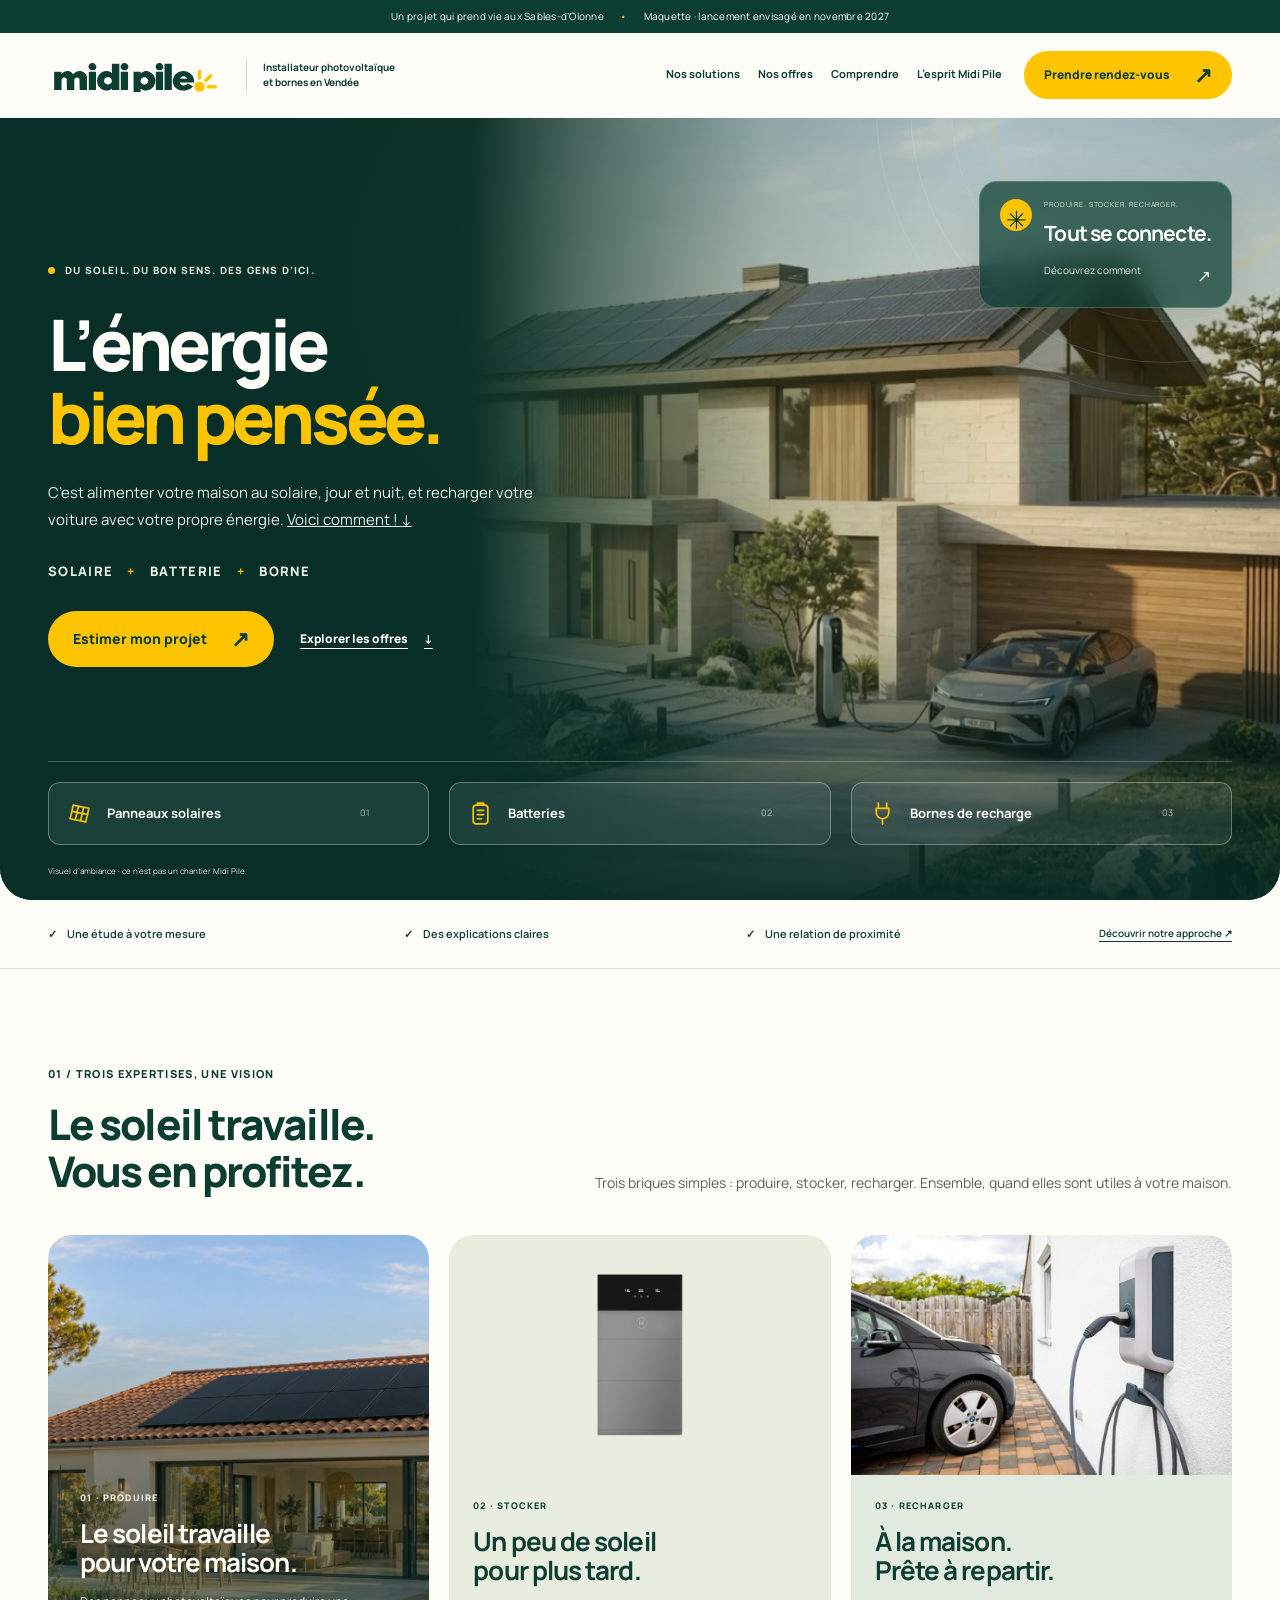
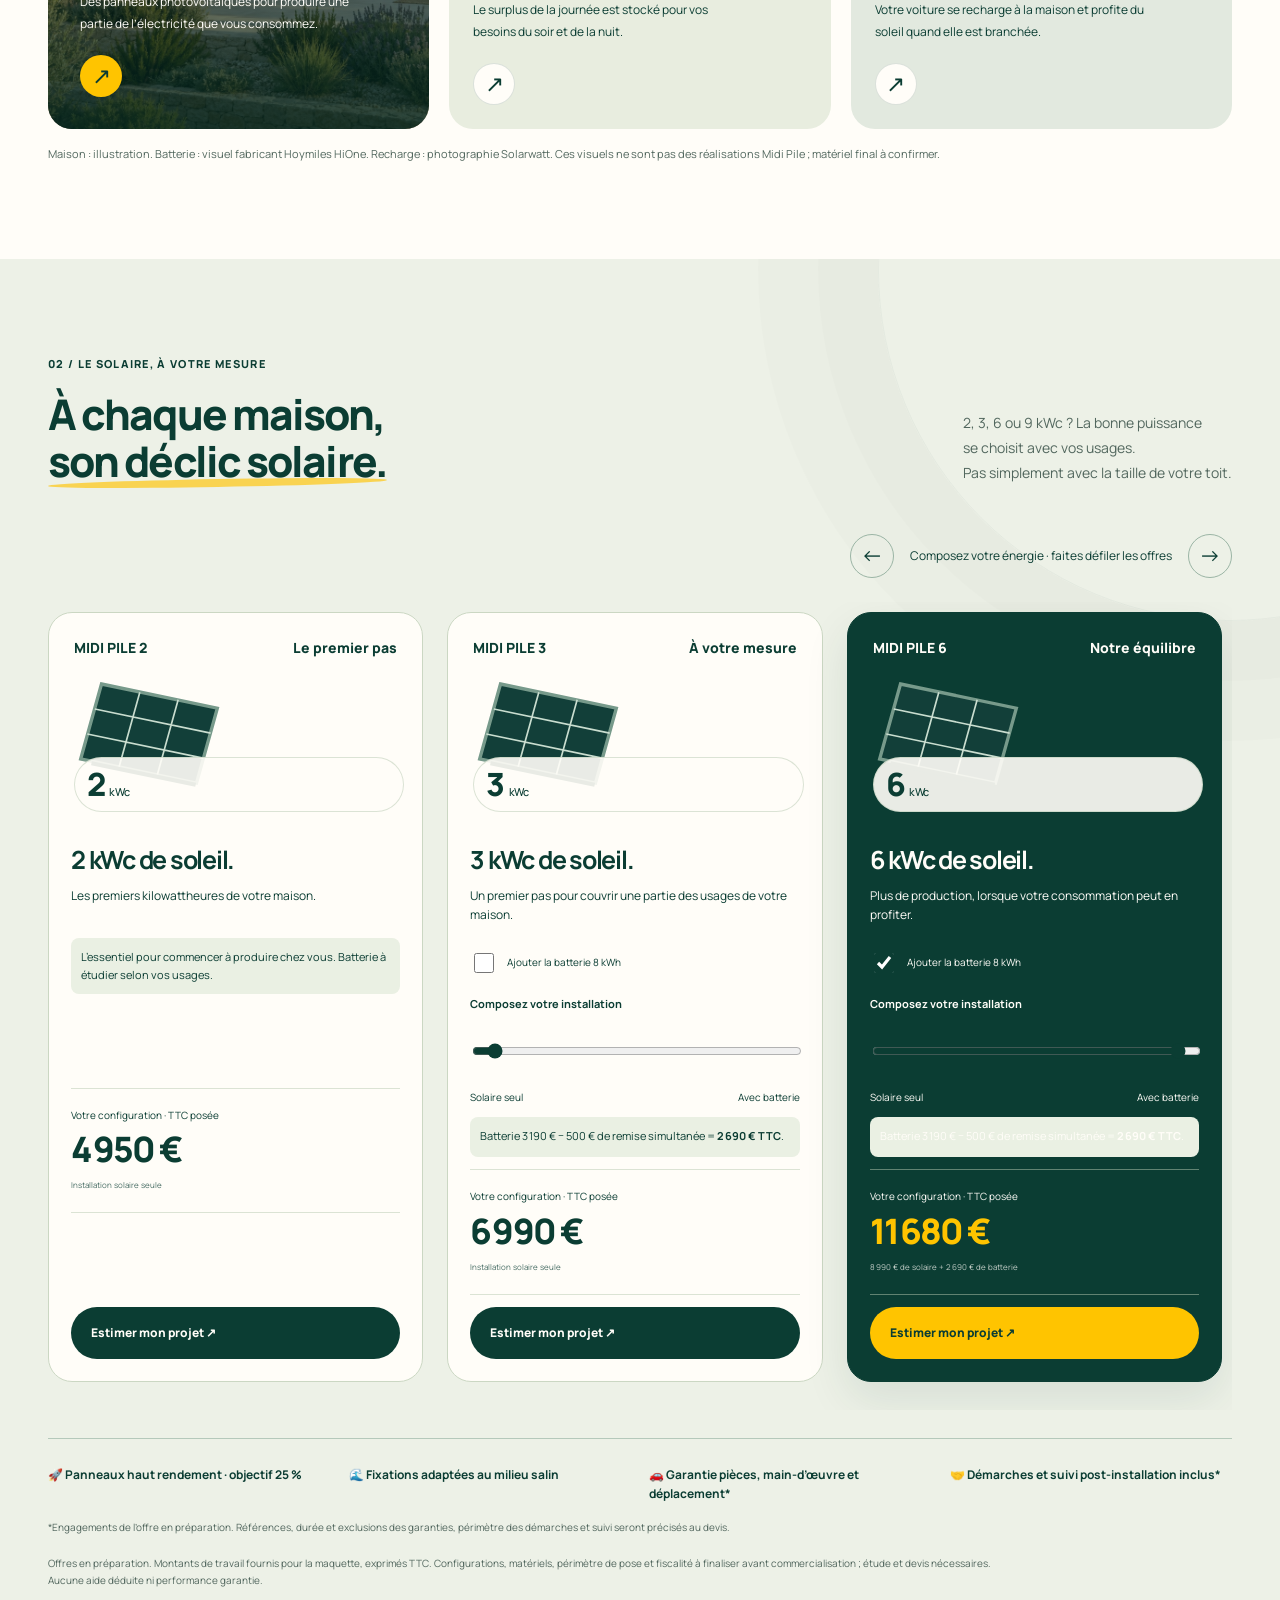
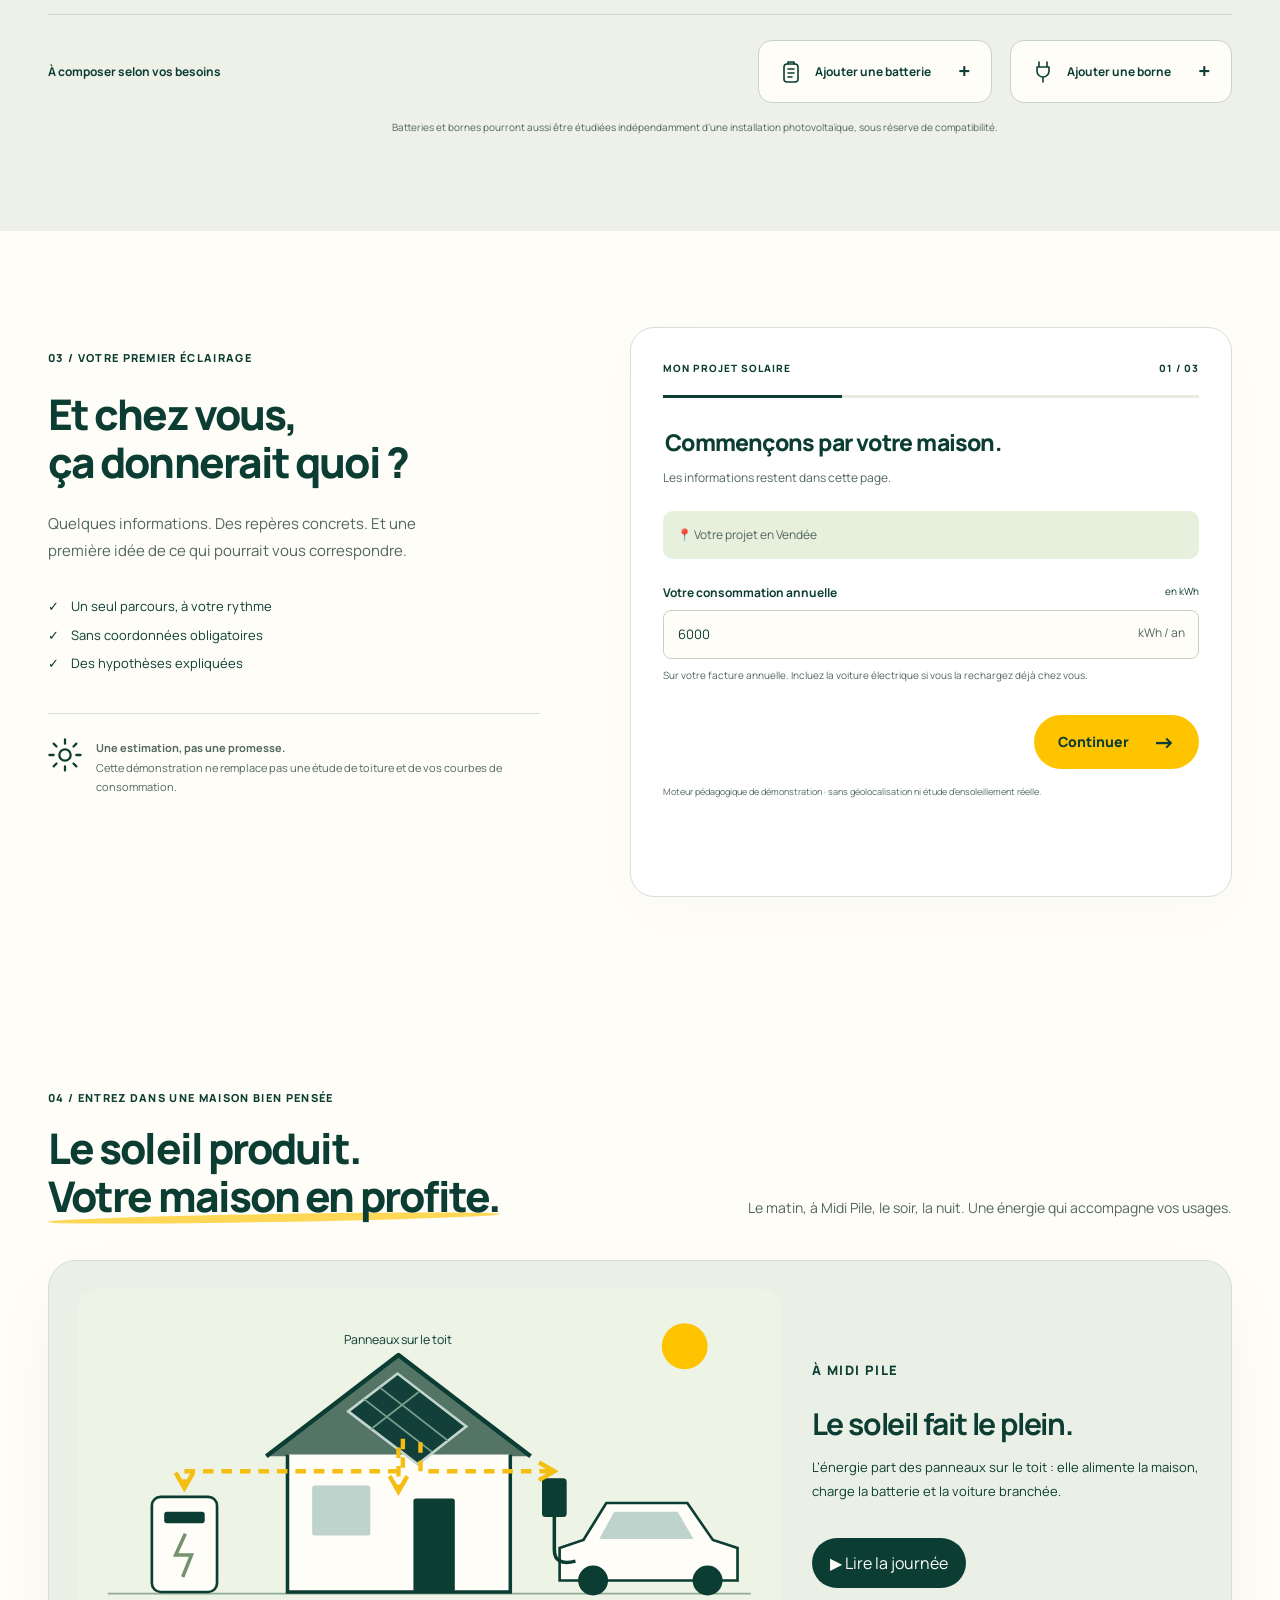
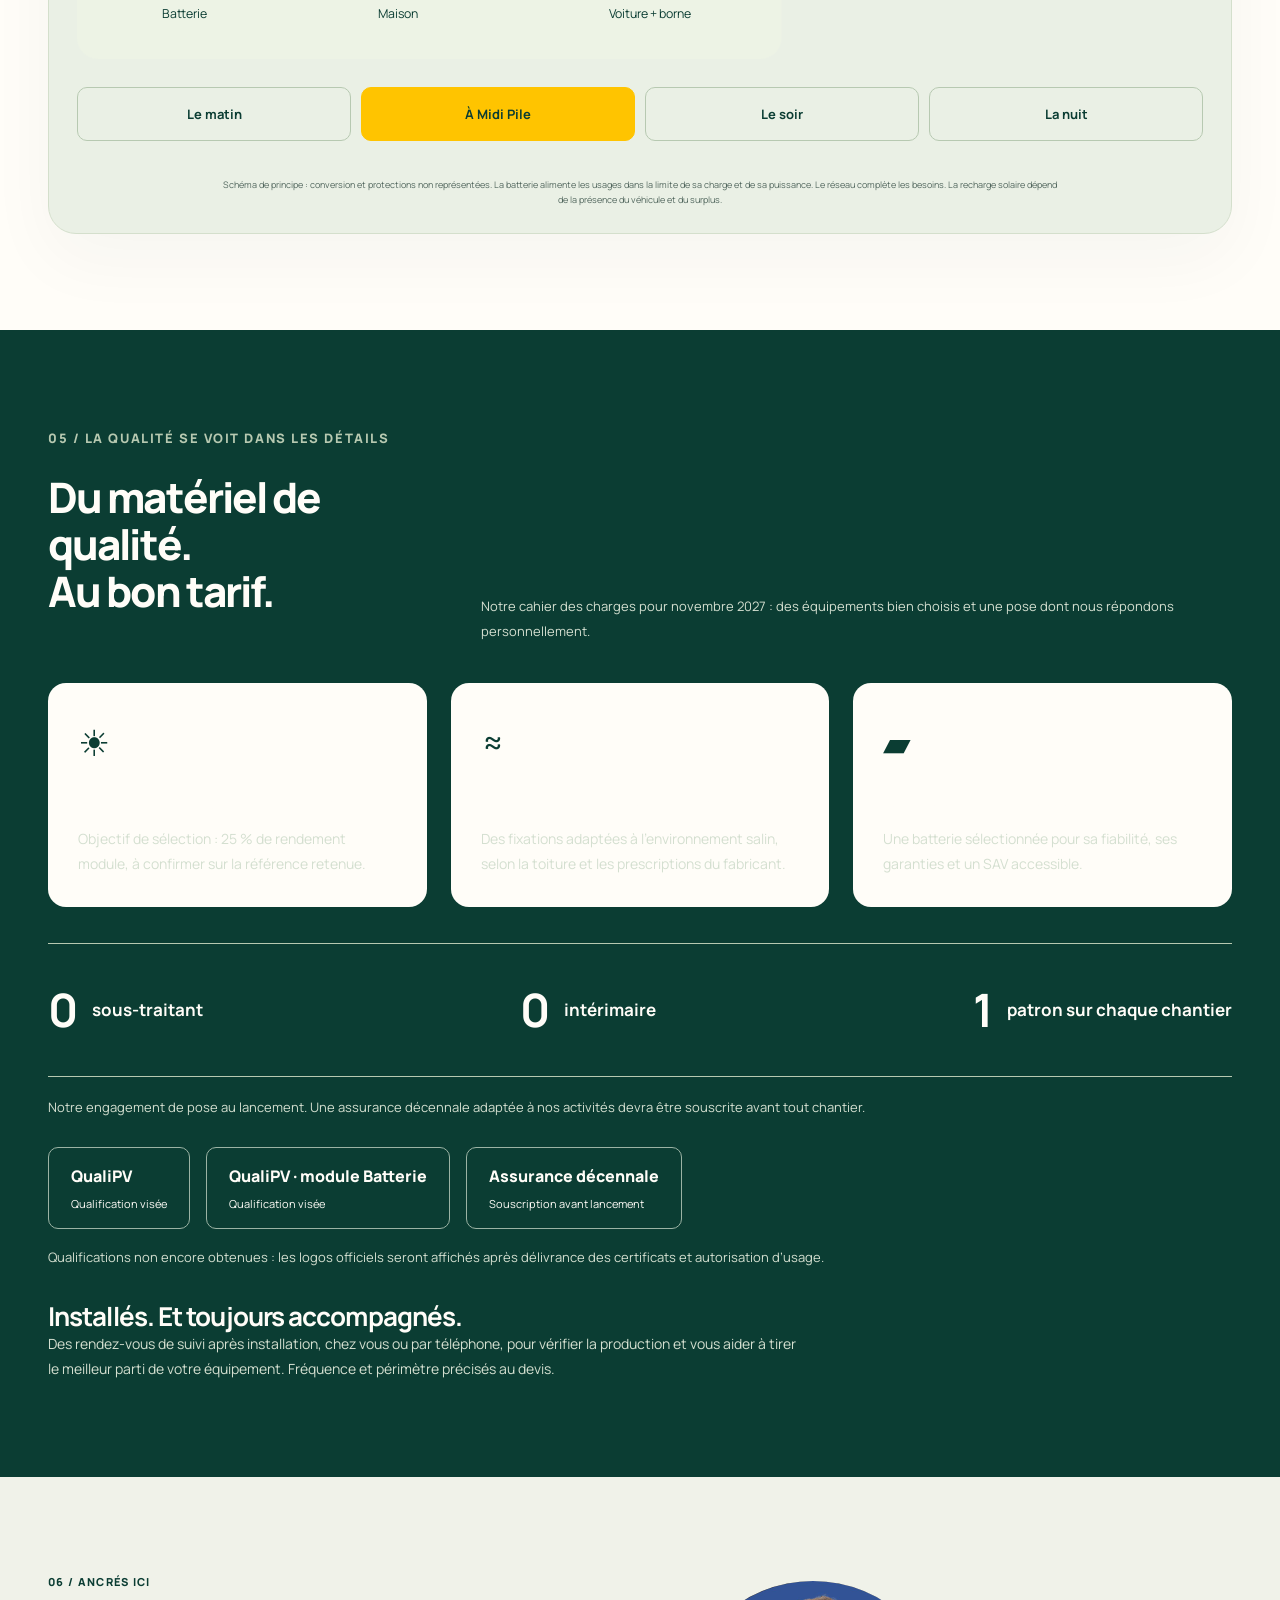
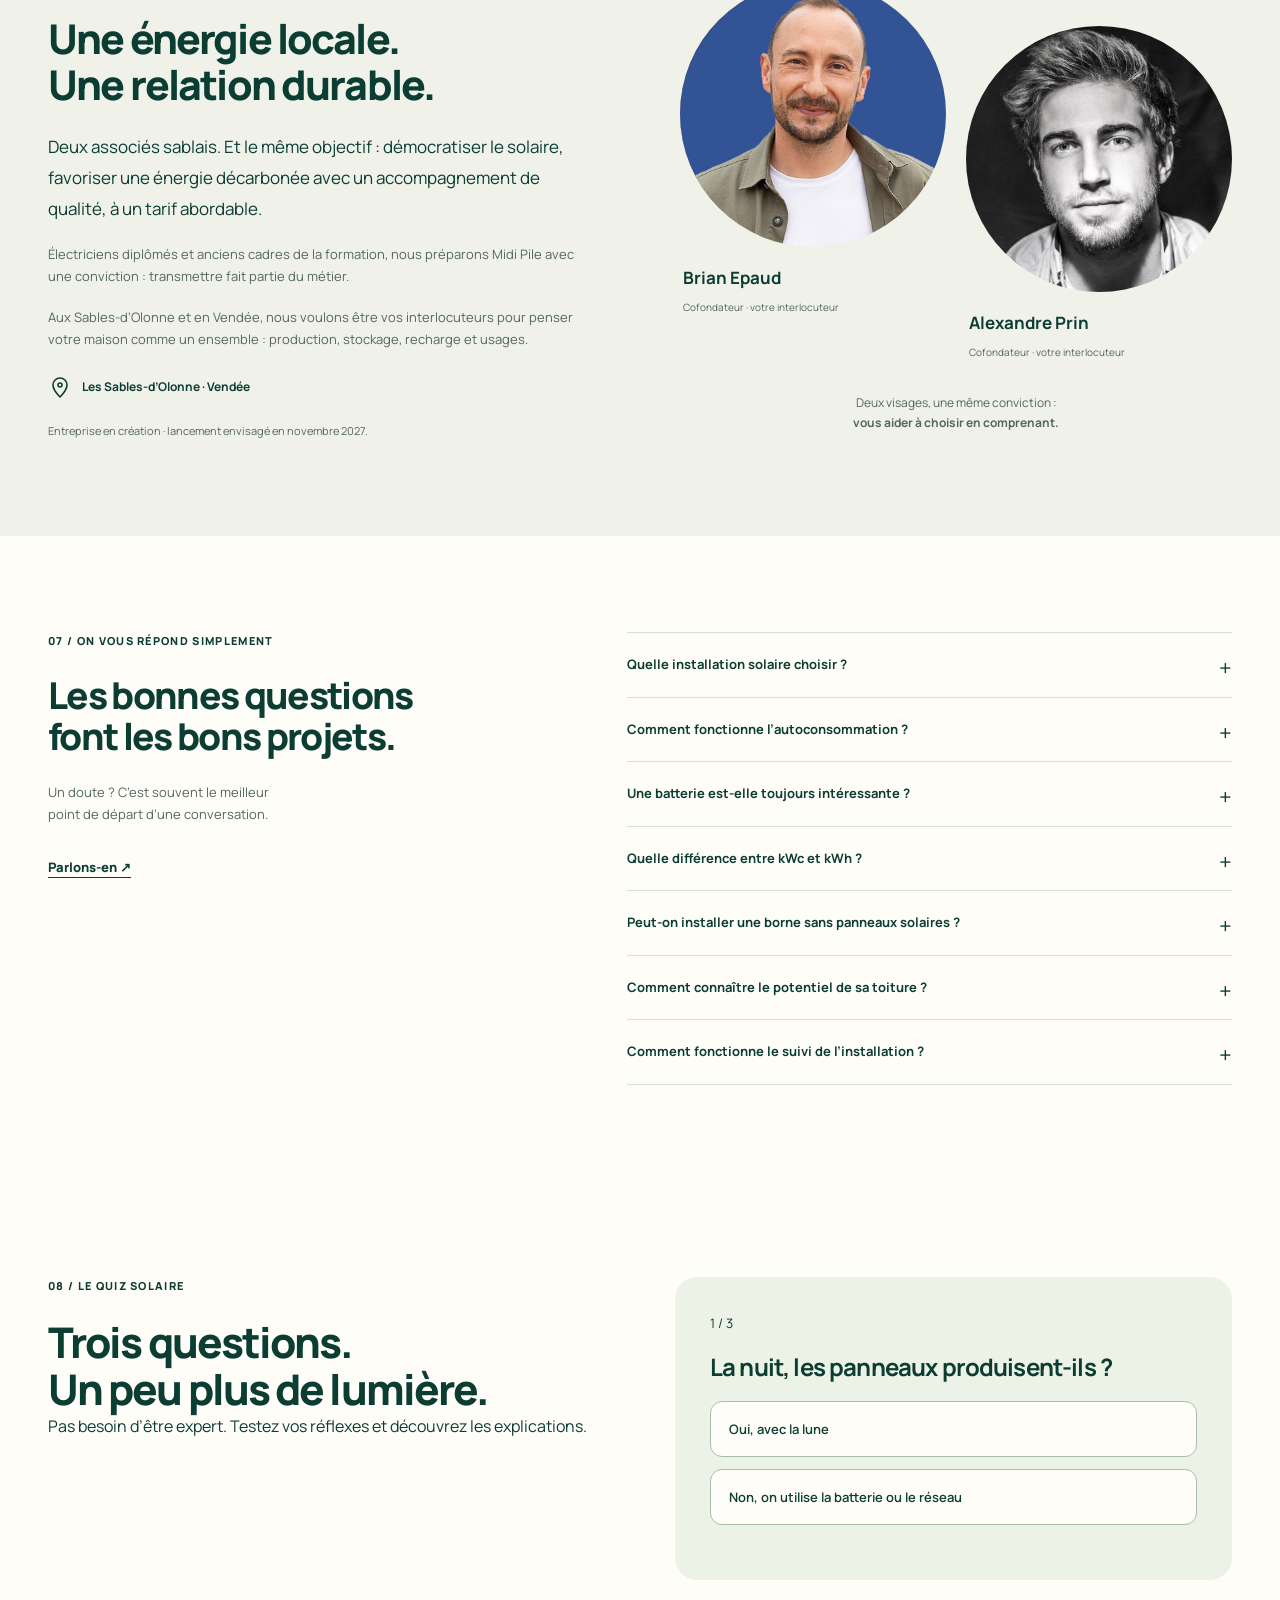
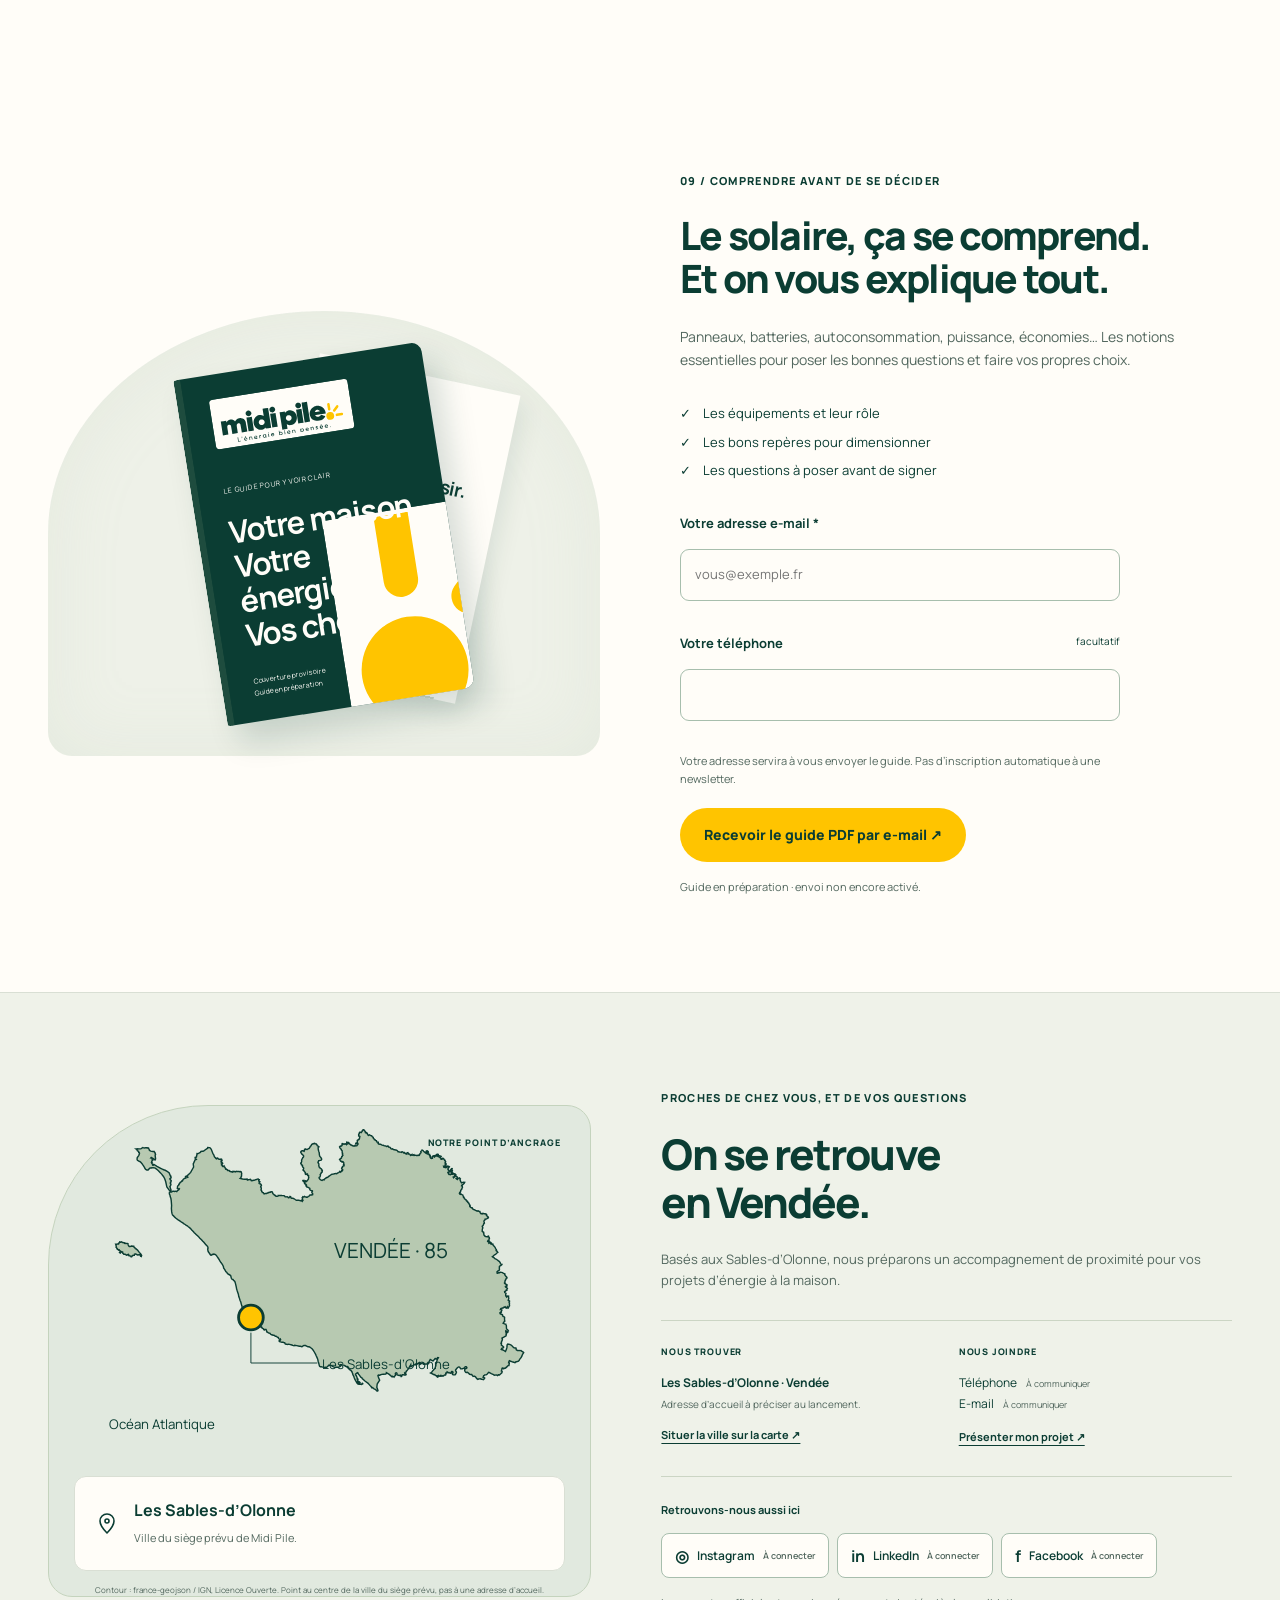
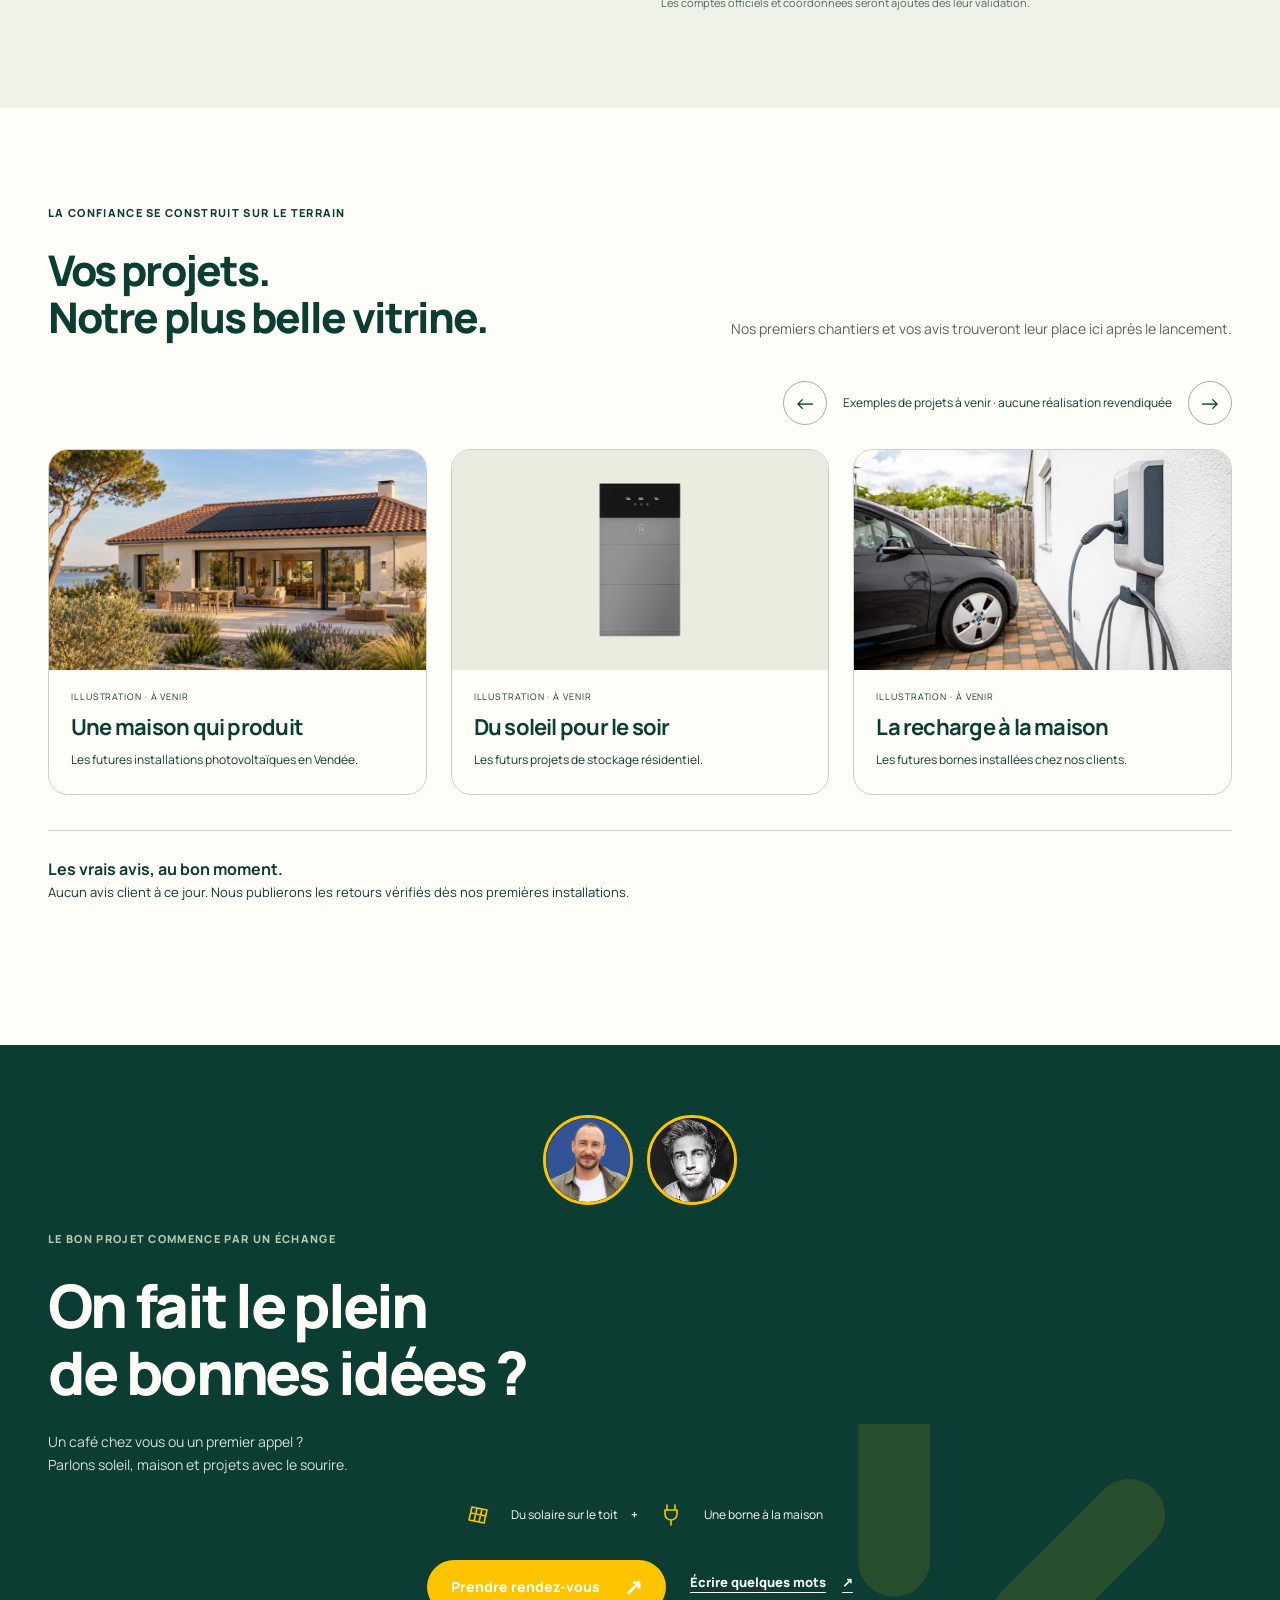
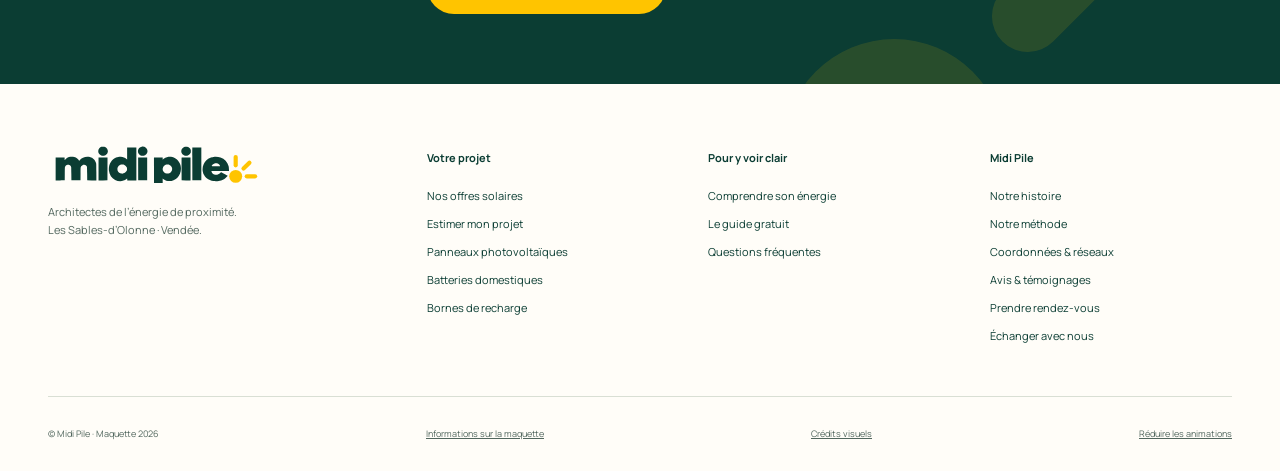
==== commit 9b115ca9: "Refonte Midi Pile : offres modulables, simulation 20 ans et parcours solaire" ====
--- a/index.html
+++ b/index.html
@@ -1,27 +1,39 @@
 <!doctype html>
-<html lang="fr"><head><meta charset="utf-8"><meta name="viewport" content="width=device-width,initial-scale=1"><meta name="description" content="Midi Pile : panneaux photovoltaïques, batteries et bornes de recharge en Vendée. Découvrez la maquette de notre futur accompagnement énergétique."><meta name="theme-color" content="#0B3D33"><meta name="robots" content="noindex,follow"><title>Panneaux solaires en Vendée, batteries & bornes | Midi Pile</title><link rel="canonical" href="https://midi-pile-accueil-v2.calmtune6.chatgpt.site/"><link rel="icon" href="/assets/favicon.svg" type="image/svg+xml"><meta property="og:title" content="Midi Pile — L’énergie bien pensée."><meta property="og:description" content="Produire, stocker, recharger. Votre projet énergétique, pensé aux Sables-d’Olonne."><meta property="og:type" content="website"><meta property="og:image" content="https://midi-pile-accueil-v2.calmtune6.chatgpt.site/assets/maison.jpg"><link rel="stylesheet" href="styles.css"><script src="config.js" defer></script><script src="simulator-model.js" defer></script><script src="app.js" defer></script><link rel="stylesheet" href="enhancements.css"><script src="enhancements.js" defer></script><link rel="stylesheet" href="motion.css"><script src="motion.js" defer></script><link rel="stylesheet" href="booking.css"><script src="booking.js" defer></script><link rel="stylesheet" href="simulator.css"><script src="simulator-results.js" defer></script></head>
+<html lang="fr"><head><meta charset="utf-8"><meta name="viewport" content="width=device-width,initial-scale=1"><meta name="description" content="Midi Pile : panneaux photovoltaïques, batteries et bornes de recharge en Vendée. Découvrez la maquette de notre futur accompagnement énergétique."><meta name="theme-color" content="#0B3D33"><meta name="robots" content="noindex,follow"><title>Panneaux solaires en Vendée, batteries & bornes | Midi Pile</title><link rel="canonical" href="https://midi-pile.netlify.app/"><link rel="icon" href="/assets/favicon.svg" type="image/svg+xml"><meta property="og:title" content="Midi Pile — L’énergie bien pensée."><meta property="og:description" content="Produire, stocker, recharger. Votre projet énergétique, pensé aux Sables-d’Olonne."><meta property="og:type" content="website"><meta property="og:image" content="https://midi-pile.netlify.app/assets/maison.jpg"><link rel="stylesheet" href="styles.css"><script src="config.js" defer></script><script src="simulator-model.js" defer></script><script src="app.js" defer></script><link rel="stylesheet" href="enhancements.css"><script src="enhancements.js" defer></script><link rel="stylesheet" href="motion.css"><link rel="stylesheet" href="booking.css"><script src="booking.js" defer></script><link rel="stylesheet" href="simulator.css"><script src="simulator-results.js" defer></script><link rel="stylesheet" href="refonte.css"><script src="refonte.js" defer></script></head>
 <body>
 <a class="skip" href="#main">Aller au contenu</a>
 <div class="preview-bar">Un projet qui prend vie aux Sables-d’Olonne <span>•</span> Maquette · lancement envisagé en novembre 2027</div>
-<header class="header"><a href="#" class="brand" aria-label="Midi Pile, accueil"><img src="assets/logo.svg" alt="midi pile — L’énergie bien pensée." width="240" height="63"></a><nav id="navigation" aria-label="Navigation principale"><a href="#expertises">Nos solutions</a><a href="#offres">Nos offres</a><a href="#comprendre">Comprendre</a><a href="#equipe">L’esprit Midi Pile</a></nav><a class="button small booking-header" href="/#rendez-vous" data-booking>Prendre rendez-vous <span>↗</span></a><button class="menu" aria-label="Ouvrir le menu" aria-expanded="false" aria-controls="navigation">☰</button></header>
+<header class="header"><a href="#" class="brand" aria-label="Midi Pile, accueil"><img src="assets/logo-wordmark.svg" alt="Midi Pile" width="240" height="63"></a><p class="header-trade">Installateur photovoltaïque<br>et bornes en Vendée</p><nav id="navigation" aria-label="Navigation principale"><a href="#expertises">Nos solutions</a><a href="#offres">Nos offres</a><a href="#comprendre">Comprendre</a><a href="#equipe">L’esprit Midi Pile</a></nav><a class="button small booking-header" href="/#rendez-vous" data-booking>Prendre rendez-vous <span>↗</span></a><button class="menu" aria-label="Ouvrir le menu" aria-expanded="false" aria-controls="navigation">☰</button></header>
 <main id="main">
 <section class="cinema-hero" aria-labelledby="hero-title">
-<div class="cinema-media" aria-hidden="true"><img src="assets/hero-maison-recharge.jpg" width="1280" height="720" alt="" fetchpriority="high"><video id="hero-video" muted loop playsinline preload="none" poster="assets/hero-maison-recharge.jpg" data-src="assets/hero-maison-recharge.mp4"></video><div class="cinema-shade"></div><div class="cinema-light"></div></div>
+<div class="cinema-media" aria-hidden="true"><img src="assets/hero-maison-recharge.jpg" width="1280" height="720" alt="" fetchpriority="high"><div class="cinema-shade"></div><div class="cinema-light"></div></div>
 <div class="hero-orbit" aria-hidden="true"><span></span><span></span><span></span></div>
-<div class="container cinema-layout"><div class="cinema-copy"><p class="eyebrow"><span class="dot"></span> L’énergie bien pensée. Ici, en Vendée.</p><h1 id="hero-title">Votre énergie<br>mérite d’être<br><span>bien pensée.</span></h1><p>Du soleil sur votre toit.<br>De l’intelligence dans votre maison.<br>Et des gens d’ici, à vos côtés.</p><div class="hero-actions"><a class="button" href="#simulateur">Estimer mon projet <span>↗</span></a><a class="text-link" href="#offres">Explorer les offres <span>↓</span></a></div></div>
+<div class="container cinema-layout"><div class="cinema-copy"><p class="eyebrow"><span class="dot"></span> DU SOLEIL. DU BON SENS. DES GENS D’ICI.</p><h1 id="hero-title">L’énergie<br><span>bien pensée.</span></h1><p>C’est alimenter votre maison au solaire, jour et nuit, et recharger votre voiture avec votre propre énergie. <a href="#expertises">Voici comment ! ↓</a></p><p class="hero-three">SOLAIRE <b>+</b> BATTERIE <b>+</b> BORNE</p><div class="hero-actions"><a class="button" href="#simulateur">Estimer mon projet <span>↗</span></a><a class="text-link" href="#offres">Explorer les offres <span>↓</span></a></div></div>
 <div class="hero-energy-note"><span class="mini-orbit" aria-hidden="true">✳</span><div><span>PRODUIRE. STOCKER. RECHARGER.</span><strong>Tout se connecte.</strong><a href="#comprendre">Découvrez comment <span>↗</span></a></div><svg viewBox="0 0 100 35" aria-hidden="true"><path d="M0 28C15 28 10 10 25 10S35 30 50 20S65 0 75 12S90 24 100 8" fill="none" stroke="#FFC400" stroke-width="2"/></svg></div>
-<div class="cinema-bottom"><div class="cinema-services"><a href="/panneaux-solaires-vendee/"><i data-icon="panel"></i><span>Panneaux solaires</span><b>01</b></a><a href="/batterie-solaire/"><i data-icon="battery"></i><span>Batteries</span><b>02</b></a><a href="/borne-recharge/"><i data-icon="plug"></i><span>Bornes de recharge</span><b>03</b></a></div><div class="cinema-caption"><span>Vidéo d’illustration · ce n’est pas un chantier Midi Pile</span><button id="hero-motion" type="button" aria-pressed="false" aria-label="Lire la vidéo de fond">▶ Lire la vidéo</button></div></div></div>
+<div class="cinema-bottom"><div class="cinema-services"><a href="/panneaux-solaires-vendee/"><i data-icon="panel"></i><span>Panneaux solaires</span><b>01</b></a><a href="/batterie-solaire/"><i data-icon="battery"></i><span>Batteries</span><b>02</b></a><a href="/borne-recharge/"><i data-icon="plug"></i><span>Bornes de recharge</span><b>03</b></a></div><div class="cinema-caption"><span>Visuel d’ambiance · ce n’est pas un chantier Midi Pile</span></div></div></div>
 </section>
-<div class="values-strip"><div class="container"><span>Une étude à votre mesure</span><span>Des explications claires</span><span>Une relation de proximité</span><a href="#methode">Découvrir notre approche ↗</a></div></div>
-<section class="section container" id="expertises"><div class="section-heading"><div><p class="eyebrow">01 / Trois expertises, une vision</p><h2>Votre maison.<br>Tout un potentiel.</h2></div><p>Chaque équipement a son rôle.<br>Notre métier : les faire travailler ensemble,<br>quand cela a du sens pour vous.</p></div>
+<div class="values-strip"><div class="container"><span>Une étude à votre mesure</span><span>Des explications claires</span><span>Une relation de proximité</span><a href="#difference">Découvrir notre approche ↗</a></div></div>
+
+
+
+
+
+
+
+
+
+
+
+
+<section class="section container" id="expertises"><div class="section-heading"><div><p class="eyebrow">01 / Trois expertises, une vision</p><h2>Le soleil travaille.<br>Vous en profitez.</h2></div><p>Trois briques simples : produire, stocker, recharger. Ensemble, quand elles sont utiles à votre maison.</p></div>
 <div class="expertise-grid"><article class="expertise producing"><img src="assets/maison.jpg" alt="Maison solaire illustrative" loading="lazy"><div class="expertise-caption"><span class="tag">01 · PRODUIRE</span><h3>Le soleil travaille<br>pour votre maison.</h3><p>Des panneaux photovoltaïques pour produire une partie de l’électricité que vous consommez.</p><a href="/panneaux-solaires-vendee/" class="round-link" aria-label="Découvrir les offres photovoltaïques">↗</a></div></article>
-<article class="expertise storing"><div class="product-art battery-art" aria-label="Illustration d’une batterie domestique"><div class="battery-unit"><span></span><b>≋</b><em>Stocker, puis utiliser.</em></div><div class="product-shadow"></div></div><div class="expertise-caption"><span class="tag">02 · STOCKER</span><h3>Un peu de soleil<br>pour plus tard.</h3><p>Une batterie pour décaler l’usage du surplus, si vos habitudes le justifient.</p><a class="round-link" href="/batterie-solaire/" aria-label="Comprendre les batteries">↗</a></div></article>
-<article class="expertise charging"><div class="product-art charger-art" aria-label="Illustration d’une borne résidentielle"><div class="charger-unit"><span>↯</span><i></i></div><div class="cable"></div><div class="product-shadow"></div></div><div class="expertise-caption"><span class="tag">03 · RECHARGER</span><h3>À la maison.<br>Prête à repartir.</h3><p>Une borne adaptée à votre véhicule et à la puissance disponible chez vous.</p><a class="round-link" href="/borne-recharge/" aria-label="Comprendre les bornes de recharge">↗</a></div></article></div><p class="caption">Visuels d’ambiance et illustrations de principe. Ni chantiers Midi Pile, ni références de matériels sélectionnés.</p></section>
-<section class="offers section sculpted-offers" id="offres"><div class="container"><div class="section-heading"><div><p class="eyebrow">02 / Le solaire, à votre mesure</p><h2>À chaque maison,<br><span class="solar-emphasis">son déclic solaire.</span></h2></div><p>3, 6 ou 9 kWc ? La bonne puissance<br>se choisit avec vos usages.<br>Pas simplement avec la taille de votre toit.</p></div><div class="offer-grid" id="offer-grid"></div><noscript><p>Nos repères TTC : Midi Pile 3, dès 6 990 € ; Midi Pile 6, dès 8 990 € ; Midi Pile 9, dès 10 990 €. Conditions en préparation.</p><p>Le simulateur nécessite JavaScript. <a href="/panneaux-solaires-vendee/">Comprendre les offres photovoltaïques</a>.</p></noscript><p class="caption">Offres en préparation. Montants de travail fournis pour la maquette, exprimés TTC. Configurations, matériels, périmètre de pose et fiscalité à finaliser avant commercialisation ; étude et devis nécessaires. Aucune aide déduite ni performance garantie.</p><div class="options"><span>À composer selon vos besoins</span><button data-detail="battery"><i data-icon="battery"></i> Ajouter une batterie <b>+</b></button><button data-detail="charger"><i data-icon="plug"></i> Ajouter une borne <b>+</b></button></div><p class="caption option-caption">Batteries et bornes pourront aussi être étudiées indépendamment d’une installation photovoltaïque, sous réserve de compatibilité.</p></div></section>
+<article class="expertise storing"><img class="equipment-photo" src="assets/batterie-hoymiles.png" alt="Système résidentiel Hoymiles HiOne, visuel fabricant" loading="lazy"><div class="expertise-caption"><span class="tag">02 · STOCKER</span><h3>Un peu de soleil<br>pour plus tard.</h3><p>Le surplus de la journée est stocké pour vos besoins du soir et de la nuit.</p><a class="round-link" href="/batterie-solaire/" aria-label="Comprendre les batteries">↗</a></div></article>
+<article class="expertise charging"><img src="assets/recharge-maison.jpg" alt="Voiture électrique et borne devant une maison" loading="lazy"><div class="expertise-caption"><span class="tag">03 · RECHARGER</span><h3>À la maison.<br>Prête à repartir.</h3><p>Votre voiture se recharge à la maison et profite du soleil quand elle est branchée.</p><a class="round-link" href="/borne-recharge/" aria-label="Comprendre les bornes de recharge">↗</a></div></article></div><p class="caption">Maison : illustration. Batterie : visuel fabricant Hoymiles HiOne. Recharge : photographie Solarwatt. Ces visuels ne sont pas des réalisations Midi Pile ; matériel final à confirmer.</p></section>
+<section class="offers section sculpted-offers" id="offres"><div class="container"><div class="section-heading"><div><p class="eyebrow">02 / Le solaire, à votre mesure</p><h2>À chaque maison,<br><span class="solar-emphasis">son déclic solaire.</span></h2></div><p>2, 3, 6 ou 9 kWc ? La bonne puissance<br>se choisit avec vos usages.<br>Pas simplement avec la taille de votre toit.</p></div><div class="offer-controls"><button type="button" data-offer-move="-1" aria-label="Offre précédente">←</button><span>Composez votre énergie · faites défiler les offres</span><button type="button" data-offer-move="1" aria-label="Offre suivante">→</button></div><div class="offer-grid" id="offer-grid" tabindex="0" aria-label="Nos six offres"></div><div class="midi-plus"><span>🚀 Panneaux haut rendement · objectif 25 %</span><span>🌊 Fixations adaptées au milieu salin</span><span>🚗 Garantie pièces, main-d’œuvre et déplacement*</span><span>🤝 Démarches et suivi post-installation inclus*</span></div><p class="caption">*Engagements de l’offre en préparation. Références, durée et exclusions des garanties, périmètre des démarches et suivi seront précisés au devis.</p><noscript><p>Nos repères TTC : Midi Pile 3, dès 6 990 € ; Midi Pile 6, dès 8 990 € ; Midi Pile 9, dès 10 990 €. Conditions en préparation.</p><p>Le simulateur nécessite JavaScript. <a href="/panneaux-solaires-vendee/">Comprendre les offres photovoltaïques</a>.</p></noscript><p class="caption">Offres en préparation. Montants de travail fournis pour la maquette, exprimés TTC. Configurations, matériels, périmètre de pose et fiscalité à finaliser avant commercialisation ; étude et devis nécessaires. Aucune aide déduite ni performance garantie.</p><div class="options"><span>À composer selon vos besoins</span><button data-detail="battery"><i data-icon="battery"></i> Ajouter une batterie <b>+</b></button><button data-detail="charger"><i data-icon="plug"></i> Ajouter une borne <b>+</b></button></div><p class="caption option-caption">Batteries et bornes pourront aussi être étudiées indépendamment d’une installation photovoltaïque, sous réserve de compatibilité.</p></div></section>
 <section class="section container simulator-section" id="simulateur"><div class="sim-intro"><p class="eyebrow">03 / Votre premier éclairage</p><h2>Et chez vous,<br>ça donnerait quoi ?</h2><p class="lead">Quelques informations. Des repères concrets. Et une première idée de ce qui pourrait vous correspondre.</p><ul class="plain-checks"><li>Un seul parcours, à votre rythme</li><li>Sans coordonnées obligatoires</li><li>Des hypothèses expliquées</li></ul><div class="little-note"><i data-icon="sun"></i><p><strong>Une estimation, pas une promesse.</strong><br>Cette démonstration ne remplace pas une étude de toiture et de vos courbes de consommation.</p></div></div>
-<div class="sim-panel"><div class="sim-top"><span>MON PROJET SOLAIRE</span><span id="step-label">01 / 03</span></div><div class="progress"><div id="progress-fill"></div></div><p class="selection-note" id="selection-note" hidden></p><form id="sim-form"><fieldset data-step="0"><legend>Commençons par votre maison.</legend><p>Les informations restent dans cette page.</p><label for="commune">Votre commune ou adresse</label><input id="commune" name="commune" placeholder="Ex. Les Sables-d’Olonne" autocomplete="address-level2" required maxlength="160"><label for="consumption">Votre consommation annuelle <span>en kWh</span></label><div class="input-unit"><input id="consumption" name="consumption" type="number" min="500" max="50000" step="100" value="6000" required><span>kWh / an</span></div><small>À retrouver sur votre facture ou dans votre espace fournisseur. Incluez vos usages actuels, y compris le véhicule s’il est déjà rechargé chez vous.</small><label for="home">Votre logement</label><select id="home"><option value="house">Maison individuelle</option><option value="flat">Appartement / copropriété</option></select></fieldset>
-<fieldset data-step="1" hidden><legend>Votre toit, à son rythme.</legend><p>Vous ne savez pas ? Nous gardons une hypothèse prudente.</p><label for="orientation">Orientation principale</label><select id="orientation"><option value="unknown">Je ne sais pas encore</option><option value="south">Sud</option><option value="eastwest">Est ou ouest</option><option value="southeast">Sud-est ou sud-ouest</option><option value="north">Nord</option></select><label for="shade">Ombres sur la toiture</label><select id="shade"><option value="unknown">À vérifier</option><option value="none">Peu ou pas d’ombre</option><option value="some">Une partie de la journée</option><option value="high">Des ombres importantes</option></select><details><summary>Je connais davantage ma toiture</summary><label for="roof-area">Surface de toiture exploitable (facultatif)</label><input id="roof-area" type="number" min="1" max="1000" placeholder="Surface en m²"><label for="tilt">Inclinaison approximative</label><select id="tilt"><option value="30">Environ 30° / inconnue</option><option value="15">Faible pente, environ 15°</option><option value="45">Environ 45°</option><option value="0">Toit plat · structure à étudier</option></select></details></fieldset>
-<fieldset data-step="2" hidden><legend>Une énergie qui suit votre vie.</legend><p>Pour mieux comprendre quand vous utilisez l’électricité.</p><label for="presence">En journée, votre maison est…</label><select id="presence"><option value="mixed">Occupée une partie du temps</option><option value="day">Souvent occupée</option><option value="away">Plutôt vide</option></select><div class="check-grid"><label><input type="checkbox" id="heatpump"> Pompe à chaleur</label><label><input type="checkbox" id="radiators"> Radiateurs électriques</label><label><input type="checkbox" id="water"> Chauffe-eau électrique</label><label><input type="checkbox" id="ev"> Véhicule électrique</label><label><input type="checkbox" id="pool"> Piscine</label></div><small>Ces équipements sont déjà inclus dans votre consommation annuelle. Nous ne les ajoutons pas une seconde fois.</small><label for="battery-interest">Et la batterie ?</label><select id="battery-interest"><option value="advice">Je souhaite un avis objectif</option><option value="yes">J’aimerais étudier cette option</option><option value="no">Pas pour le moment</option></select><details><summary>Affiner l’hypothèse économique</summary><label for="energy-price">Prix du kWh acheté (€ TTC, hors abonnement)</label><input id="energy-price" type="number" min="0.05" max="0.60" step="0.001" value="0.20"><small>Valeur de démonstration, à remplacer par votre contrat. Ce n’est pas un tarif de marché annoncé.</small></details></fieldset><div class="sim-actions"><button class="text-link" type="button" id="sim-back" hidden>← Retour</button><button class="button" id="sim-next" type="submit">Continuer <span>→</span></button></div><p class="caption">Moteur pédagogique de démonstration · sans géolocalisation ni étude d’ensoleillement réelle.</p></form><div id="sim-result" hidden aria-live="polite"></div></div></section>
+<div class="sim-panel"><div class="sim-top"><span>MON PROJET SOLAIRE</span><span id="step-label">01 / 03</span></div><div class="progress"><div id="progress-fill"></div></div><p class="selection-note" id="selection-note" hidden></p><form id="sim-form"><fieldset data-step="0"><legend>Commençons par votre maison.</legend><p>Les informations restent dans cette page.</p><p class="sim-location">📍 Votre projet en Vendée</p><label for="consumption">Votre consommation annuelle <span>en kWh</span></label><div class="input-unit"><input id="consumption" name="consumption" type="number" min="500" max="50000" step="100" value="6000" required><span>kWh / an</span></div><small>Sur votre facture annuelle. Incluez la voiture électrique si vous la rechargez déjà chez vous.</small></fieldset>
+<fieldset data-step="1" hidden><legend>Votre toit, à son rythme.</legend><p>Vous ne savez pas ? Nous gardons une hypothèse prudente.</p><label for="orientation">Orientation principale</label><select id="orientation"><option value="unknown">Je ne sais pas encore</option><option value="south">Sud</option><option value="eastwest">Est ou ouest</option><option value="southeast">Sud-est ou sud-ouest</option><option value="north">Nord</option></select><label for="shade">Ombres sur la toiture</label><select id="shade"><option value="unknown">À vérifier</option><option value="none">Peu ou pas d’ombre</option><option value="some">Une partie de la journée</option><option value="high">Des ombres importantes</option></select><label for="roof-area">Surface de toiture exploitable <span>en m², facultatif</span></label><input id="roof-area" type="number" min="1" max="1000" placeholder="Ex. 40"></fieldset>
+<fieldset data-step="2" hidden><legend>Une énergie qui suit votre vie.</legend><p>Pour mieux comprendre quand vous utilisez l’électricité.</p><label for="presence">Sur une semaine, vous êtes présent en journée…</label><select id="presence"><option value="away">2 jours par semaine</option><option value="mixed" selected>3 ou 4 jours par semaine</option><option value="day">5 jours ou plus par semaine</option></select><label for="heating">Votre maison fonctionne…</label><select id="heating"><option value="electric">Tout électrique</option><option value="mixed">En mix gaz / électricité</option></select><label for="ev-status">Et la voiture électrique ?</label><select id="ev-status"><option value="none">Je ne suis pas équipé</option><option value="existing">J’ai déjà une voiture électrique</option><option value="planned">Je prévois de m’équiper</option></select><small>Un véhicule à venir n’est pas ajouté arbitrairement à votre consommation : son kilométrage sera étudié avec vous.</small><p class="caption">Hypothèses : 0,21 €/kWh au départ, +5 % par an. Ce scénario n’est pas une prévision des tarifs.</p></fieldset><div class="sim-actions"><button class="text-link" type="button" id="sim-back" hidden>← Retour</button><button class="button" id="sim-next" type="submit">Continuer <span>→</span></button></div><p class="caption">Moteur pédagogique de démonstration · sans géolocalisation ni étude d’ensoleillement réelle.</p></form><div id="sim-result" hidden aria-live="polite"></div></div></section>
 <section class="energy-section section motion-energy" id="comprendre"><div class="container"><div class="section-heading"><div><p class="eyebrow">04 / Entrez dans une maison bien pensée</p><h2>Le soleil produit.<br><span class="solar-emphasis">Votre maison en profite.</span></h2></div><p>Une journée. Plusieurs façons d’utiliser l’énergie.<br>À vous de faire avancer le temps.</p></div>
 <div class="energy-board" id="energy-board"><div class="energy-toolbar"><div class="energy-status"><span class="dot"></span><span id="energy-status">Le solaire alimente d’abord vos usages.</span></div><span class="scene-demo">SCÉNARIOS FICTIFS</span></div><div class="energy-stage"><div class="scene-wrap"><svg class="energy-svg energy-scene energy-map" viewBox="0 0 600 560" role="img" aria-labelledby="diagram-title diagram-desc">
 <title id="diagram-title">Les chemins de votre électricité</title><desc id="diagram-desc">Schéma de principe à plat : les panneaux et leur onduleur alimentent la maison. Le surplus peut rejoindre la batterie, la borne ou le réseau. Les flèches changent de sens selon l’heure choisie ; la batterie et le réseau peuvent aussi alimenter les usages.</desc>
@@ -38,15 +50,13 @@
 <div class="time-console"><div class="time-heading"><label for="energy-hour">Faites glisser la journée</label><button type="button" id="energy-play" aria-pressed="false">▶ Lire la journée</button></div><input id="energy-hour" type="range" min="0" max="3" step="1" value="1" aria-valuetext="12 heures, au zénith"><div class="time-presets" role="group" aria-label="Choisir un moment de la journée"><button data-time="0" aria-pressed="false">08 h <span>Le réveil</span></button><button id="day" data-time="1" aria-pressed="true">12 h <span>Le plein soleil</span></button><button data-time="2" aria-pressed="false">18 h <span>Le retour</span></button><button id="night" data-time="3" aria-pressed="false">22 h <span>La soirée</span></button></div></div>
 <div class="energy-balance"><div><i data-icon="sun"></i><strong><span data-flow-value="solar">4,0</span> <small>kW</small></strong><span>Production solaire</span></div><div><i data-icon="home"></i><strong><span data-flow-value="uses">2,0</span> <small>kW</small></strong><span data-flow-label="uses">Maison + recharge</span></div><div><i data-icon="battery"></i><strong><span data-flow-value="battery">1,5</span> <small>kW</small></strong><span data-flow-label="battery">Vers la batterie</span></div><div><i data-icon="grid"></i><strong><span data-flow-value="grid">0,5</span> <small>kW</small></strong><span data-flow-label="grid">Vers le réseau</span></div></div>
 <div class="energy-hotspots"><button data-energy="solar"><i data-icon="panel"></i>Panneaux</button><button data-energy="house"><i data-icon="home"></i>Maison</button><button data-energy="battery"><i data-icon="battery"></i>Batterie</button><button data-energy="charger"><i data-icon="plug"></i>Borne</button><button data-energy="grid"><i data-icon="grid"></i>Réseau</button></div><p id="energy-explanation" class="energy-explanation" aria-live="polite">Explorez un équipement pour comprendre son rôle.</p><p class="caption">Puissances instantanées fictives, pertes non représentées. Chaque scène est indépendante : ce n’est pas une simulation de charge de batterie sur une journée. Une batterie ne garantit ni autonomie totale ni secours automatique en cas de coupure.</p></div></div></section>
-<section class="section container guide-section" id="guide"><div class="guide-art" data-tilt><div class="guide-page"><span>LE SOLAIRE, PAS À PAS</span><h4>Comprendre<br>avant de choisir.</h4><img class="mini-house" src="assets/maison-solaire.svg" alt="Illustration solaire du kit Midi Pile" loading="lazy"><div class="fake-lines"></div></div><div class="guide-cover"><img src="assets/logo.svg" alt="Midi Pile" width="190" height="50"><span>LE GUIDE POUR Y VOIR CLAIR</span><h3>Votre maison.<br>Votre énergie.<br>Vos choix.</h3><img class="cover-sun official-sun" src="assets/soleil.svg" alt="" aria-hidden="true"><small>Couverture provisoire<br>Guide en préparation</small></div></div><div><p class="eyebrow">05 / Comprendre avant de se décider</p><h2>Le solaire, ça se comprend.<br>Et on vous explique tout.</h2><p>Panneaux, batteries, autoconsommation, puissance, économies… Les notions essentielles pour poser les bonnes questions et faire vos propres choix.</p><ul class="plain-checks"><li>Les équipements et leur rôle</li><li>Les bons repères pour dimensionner</li><li>Les questions à poser avant de signer</li></ul><button class="button" id="guide-download">Télécharger le guide gratuit <span>↓</span></button><p class="caption" id="guide-status">Bientôt disponible · sans compte ni adresse e-mail.</p></div></section>
-<section class="difference section" id="difference"><div class="container difference-grid"><div class="editorial-photo"><img src="assets/atelier.jpg" alt="Photographie d’ambiance : un professionnel travaille sur une installation électrique" loading="lazy"><span>Photographie d’illustration · ce n’est pas notre équipe</span></div><div><p class="eyebrow">06 / L’esprit Midi Pile</p><h2>Bien installer,<br>c’est important.<br><em>Bien comprendre,<br>c’est essentiel.</em></h2><p>Notre conviction : un bon projet commence par des besoins compris. Et se poursuit avec un client qui sait utiliser son installation.</p><div class="commitments"><details open><summary>Votre besoin avant l’équipement</summary><p>Nous souhaitons partir de votre consommation, de votre maison et de vos habitudes. Une batterie n’est pas une évidence : elle doit avoir une utilité réelle.</p></details><details><summary>Des choix que vous comprenez</summary><p>Comparer les solutions, expliquer les limites, rendre les hypothèses visibles. Vous gardez la main sur votre décision.</p></details><details><summary>La qualité, jusque dans le suivi</summary><p>Des matériels sélectionnés avec exigence, une pose soignée et une prise en main pédagogique : les principes qui guident notre future offre.</p></details></div></div></div></section>
-<section class="section container" id="methode"><p class="eyebrow">07 / Un projet, étape par étape</p><div class="section-heading"><h2>Bien accompagnés.<br>Du début à la suite.</h2><p>Une méthode pensée pour avancer<br>avec confiance, sans brûler les étapes.</p></div><div class="method-grid"><article><span>01</span><h3>Vous comprendre</h3><p>Vos usages, vos factures, vos envies. Nous commençons par écouter.</p></article><article><span>02</span><h3>Concevoir juste</h3><p>Une étude de votre maison et des options expliquées, avec leurs limites.</p></article><article><span>03</span><h3>Installer avec soin</h3><p>Préparer le chantier, poser les équipements et vous en expliquer l’usage.</p></article><article><span>04</span><h3>Rester à vos côtés</h3><p>Vous aider à lire votre suivi et à adapter vos habitudes au fil des saisons.</p></article></div></section>
-<section class="team section" id="equipe"><div class="container team-grid"><div><p class="eyebrow">08 / Ancrés ici</p><h2>Une énergie locale.<br>Une relation durable.</h2><p class="lead">Deux associés sablais. Un parcours dans la formation numérique. Et la même envie de rendre l’énergie plus simple.</p><p>Électriciens diplômés et anciens cadres de la formation, nous préparons Midi Pile avec une conviction : transmettre fait partie du métier.</p><p>Aux Sables-d’Olonne et en Vendée, nous voulons être vos interlocuteurs pour penser votre maison comme un ensemble : production, stockage, recharge et usages.</p><span class="location"><i data-icon="pin"></i> Les Sables-d’Olonne · Vendée</span><p class="caption">Entreprise en création · lancement envisagé en novembre 2027.</p></div><div class="founders"><figure class="founder"><div class="portrait-frame"><img src="assets/brian.jpeg" alt="Brian Epaud, cofondateur de Midi Pile" width="800" height="800" loading="lazy"><span class="portrait-fallback" hidden>BE</span></div><figcaption><strong>Brian Epaud</strong><span>Cofondateur · votre interlocuteur</span></figcaption></figure><figure class="founder"><div class="portrait-frame"><img src="assets/alexandre.jpeg" alt="Alexandre Prin, cofondateur de Midi Pile" width="321" height="321" loading="lazy"><span class="portrait-fallback" hidden>AP</span></div><figcaption><strong>Alexandre Prin</strong><span>Cofondateur · votre interlocuteur</span></figcaption></figure><p>Deux visages, une même conviction :<br><strong>vous aider à choisir en comprenant.</strong></p></div></div></section>
-<section class="section testimonials" id="temoignages"><div class="container"><div class="section-heading"><div><p class="eyebrow">La confiance se construit ensemble</p><h2>Des projets de maison.<br>Des histoires humaines.</h2></div><div class="review-disclaimer"><span class="demo-pill">CONTENUS FICTIFS · MAQUETTE</span><p>Les récits ci-dessous servent à tester la présentation.<br>Ils ne proviennent pas de clients réels.</p></div></div><div class="testimonials-layout"><aside class="google-space"><span class="google-label">Google <span>Avis</span></span><div class="stars outline-stars" aria-hidden="true">☆ ☆ ☆ ☆ ☆</div><h3>Votre confiance,<br>bientôt ici.</h3><p>Cet espace accueillera les avis Google vérifiés après le lancement.</p><span class="awaiting">Aucune note réelle à ce jour</span><a id="google-reviews-link" hidden target="_blank" rel="noopener noreferrer">Consulter les avis Google ↗</a></aside><div class="review-window"><div class="review-controls"><span id="review-count" aria-live="polite">01 / 03</span><div><button id="review-prev" aria-label="Témoignage précédent">←</button><button id="review-next" aria-label="Témoignage suivant">→</button></div></div><div class="review-slides"><figure class="review-slide" data-review><span class="demo-pill">TÉMOIGNAGE FICTIF · EXEMPLE 01</span><blockquote>« On avait beaucoup de questions. On repart surtout avec une vision claire de ce qui serait utile à notre maison. »</blockquote><figcaption><span class="review-avatar">C</span><div><strong>Camille · personnage fictif</strong><small>Exemple de projet photovoltaïque</small></div></figcaption></figure><figure class="review-slide" data-review hidden><span class="demo-pill">TÉMOIGNAGE FICTIF · EXEMPLE 02</span><blockquote>« Comprendre quand nous consommons a changé notre façon d’envisager une batterie. L’explication compte autant que l’équipement. »</blockquote><figcaption><span class="review-avatar">T</span><div><strong>Thomas · personnage fictif</strong><small>Exemple de réflexion sur le stockage</small></div></figcaption></figure><figure class="review-slide" data-review hidden><span class="demo-pill">TÉMOIGNAGE FICTIF · EXEMPLE 03</span><blockquote>« Une borne à la maison, oui. Mais adaptée à notre voiture et à nos habitudes : c’est ce que nous voulions comprendre. »</blockquote><figcaption><span class="review-avatar">S</span><div><strong>Sophie · personnage fictif</strong><small>Exemple de projet de recharge</small></div></figcaption></figure></div></div></div></div></section>
-<section class="section container faq-section" id="faq"><div><p class="eyebrow">09 / On vous répond simplement</p><h2>Les bonnes questions<br>font les bons projets.</h2><p>Un doute ? C’est souvent le meilleur<br>point de départ d’une conversation.</p><a href="#contact" class="text-link">Parlons-en ↗</a></div><div class="faq"><details><summary>Quelle installation solaire choisir ?</summary><p>La bonne puissance dépend de votre consommation et surtout des moments où vous utilisez l’électricité, de la surface disponible, de l’orientation et des ombres. Une étude confirme le dimensionnement ; le seul total annuel ne suffit pas.</p></details><details><summary>Comment fonctionne l’autoconsommation ?</summary><p>Vous utilisez directement une partie de l’électricité produite sur votre toit. Le surplus peut être stocké ou injecté sur le réseau. Quand le solaire ne suffit pas, le réseau complète.</p></details><details><summary>Une batterie est-elle toujours intéressante ?</summary><p>Non. Il faut un surplus à stocker et des besoins décalés, souvent le soir. Son coût, ses pertes et sa durée de vie comptent. Déplacer certains usages en journée peut être plus pertinent.</p></details><details><summary>Quelle différence entre kWc et kWh ?</summary><p>Le kWc décrit la puissance nominale des panneaux dans des conditions de référence. Le kWh mesure une quantité d’énergie produite, stockée ou consommée. Une installation de 6 kWc ne produit pas 6 kW en permanence.</p></details><details><summary>Peut-on installer une borne sans panneaux solaires ?</summary><p>Oui. Elle utilise alors l’électricité du réseau. Il faut vérifier l’installation électrique, la puissance disponible et le besoin de pilotage pour éviter les dépassements.</p></details><details><summary>Comment connaître le potentiel de sa toiture ?</summary><p>En étudiant sa surface, son orientation, sa pente, les ombrages et son état. Une visite et une simulation de production détaillée complètent ces informations.</p></details><details><summary>Comment fonctionne le suivi de l’installation ?</summary><p>Selon les équipements retenus, une application permet de consulter la production et parfois la consommation. Les fonctionnalités, la connexion nécessaire et les conditions de suivi seront précisées dans l’offre.</p></details></div></section>
-<section class="section local-section" id="localisation"><div class="container local-grid"><div class="local-map"><span class="map-kicker">Notre point d’ancrage</span><svg viewBox="0 0 500 390" role="img" aria-labelledby="map-title"><title id="map-title">Repère illustratif : Les Sables-d’Olonne, sur le littoral vendéen. Ce schéma n’est pas une carte de localisation d’agence.</title><path d="M235 -25 C190 35 245 78 206 124 S167 174 186 221 S231 294 155 410 H525 V-25Z" fill="#B7C9B1" opacity=".55"/><path d="M235 -25 C190 35 245 78 206 124 S167 174 186 221 S231 294 155 410" stroke="#0B3D33" stroke-width="2" fill="none"/><path d="M270 30 Q330 130 235 215 T360 430M194 217 Q310 270 510 180" stroke="#FFFDF8" stroke-width="5" fill="none"/><path d="M60 140 Q100 120 140 140 M40 170 Q80 150 120 170 M70 300 Q110 280 150 300" stroke="#0B3D33" stroke-width="1" opacity=".25" fill="none"/><circle class="map-pulse" cx="195" cy="217" r="32" fill="#FFC400" opacity=".35"/><circle cx="195" cy="217" r="10" fill="#0B3D33" stroke="#FFC400" stroke-width="5"/><text x="250" y="110" fill="#0B3D33" font-size="16" font-family="Manrope" letter-spacing="4">VENDÉE</text><text x="50" y="245" fill="#0B3D33" opacity=".65" font-size="12" font-family="Manrope" transform="rotate(-15 50 245)">Atlantique</text></svg><div class="map-place"><i data-icon="pin"></i><div><strong>Les Sables-d’Olonne</strong><span>Notre énergie prend racine ici.</span></div></div><p class="map-footnote">Repère géographique illustratif · pas d’adresse d’accueil public</p></div><div class="local-details"><p class="eyebrow">Proches de chez vous, et de vos questions</p><h2>On se retrouve<br>en Vendée.</h2><p>Basés aux Sables-d’Olonne, nous préparons un accompagnement de proximité pour vos projets d’énergie à la maison.</p><div class="contact-details"><div><span>Nous trouver</span><strong>Les Sables-d’Olonne · Vendée</strong><small id="public-address">Adresse d’accueil à préciser au lancement.</small><a href="https://www.google.com/maps/search/?api=1&query=Les+Sables-d%27Olonne" target="_blank" rel="noopener noreferrer">Situer la ville sur la carte ↗</a></div><div><span>Nous joindre</span><div id="public-phone">Téléphone <small>À communiquer</small></div><div id="public-email">E-mail <small>À communiquer</small></div><a href="#contact">Présenter mon projet ↗</a></div></div><div class="social-block"><strong>Retrouvons-nous aussi ici</strong><div class="social-links"><span data-social="instagram"><b aria-hidden="true">◎</b> Instagram <small>Bientôt</small></span><span data-social="linkedin"><b aria-hidden="true">in</b> LinkedIn <small>Bientôt</small></span><span data-social="facebook"><b aria-hidden="true">f</b> Facebook <small>Bientôt</small></span></div><p class="caption">Les comptes officiels et coordonnées seront ajoutés dès leur validation.</p></div></div></div></section>
-<section class="contact-section" id="contact"><div class="container"><p class="eyebrow">Le bon projet commence par un échange</p><h2>Et si on parlait<br>de votre énergie ?</h2><p>Une maison, une question, une idée.<br>Prenons le temps de bien la penser.</p><div class="contact-actions"><a class="button" href="/#rendez-vous" data-booking>Prendre rendez-vous <span>↗</span></a><button class="text-link" id="contact-open">Écrire quelques mots <span>↗</span></button></div><img class="contact-sun official-sun" src="assets/soleil.svg" alt="" aria-hidden="true"></div></section>
-</main><footer class="container"><div class="footer-top"><div><a href="#" class="brand"><img src="assets/logo.svg" alt="Midi Pile — L’énergie bien pensée." width="240" height="63"></a><p>Architectes de l’énergie de proximité.<br>Les Sables-d’Olonne · Vendée.</p></div><div><strong>Votre projet</strong><a href="#offres">Nos offres solaires</a><a href="#simulateur">Estimer mon projet</a><a href="/panneaux-solaires-vendee/">Panneaux photovoltaïques</a><a href="/batterie-solaire/">Batteries domestiques</a><a href="/borne-recharge/">Bornes de recharge</a></div><div><strong>Pour y voir clair</strong><a href="#comprendre">Comprendre son énergie</a><a href="#guide">Le guide gratuit</a><a href="#faq">Questions fréquentes</a></div><div><strong>Midi Pile</strong><a href="#equipe">Notre histoire</a><a href="#methode">Notre méthode</a><a href="#localisation">Coordonnées & réseaux</a><a href="#temoignages">Avis & témoignages</a><a href="/#rendez-vous" data-booking>Prendre rendez-vous</a><a href="#contact">Échanger avec nous</a></div></div><div class="footer-bottom"><span>© Midi Pile · Maquette 2026</span><button data-detail="legal">Informations sur la maquette</button><button data-detail="credits">Crédits visuels</button><button id="motion-toggle" aria-pressed="false">Réduire les animations</button></div></footer>
+<section class="difference section" id="difference"><div class="container"><p class="eyebrow">05 / La qualité se voit dans les détails</p><div class="section-heading"><h2>Du matériel de qualité.<br>Au bon tarif.</h2><p>Notre cahier des charges pour novembre 2027 : des équipements bien choisis et une pose dont nous répondons personnellement.</p></div><div class="quality-grid"><article><span>☀</span><h3>Des panneaux haut rendement</h3><p>Objectif de sélection : 25 % de rendement module, à confirmer sur la référence retenue.</p></article><article><span>≈</span><h3>Pensés pour le bord de mer</h3><p>Des fixations adaptées à l’environnement salin, selon la toiture et les prescriptions du fabricant.</p></article><article><span>▰</span><h3>Un stockage éprouvé</h3><p>Une batterie sélectionnée pour sa fiabilité, ses garanties et un SAV accessible.</p></article></div><div class="quality-promise"><strong><b>0</b> sous-traitant</strong><strong><b>0</b> intérimaire</strong><strong><b>1</b> patron sur chaque chantier</strong></div><p>Notre engagement de pose au lancement. Une assurance décennale adaptée à nos activités devra être souscrite avant tout chantier.</p><div class="qualification-line"><span>QualiPV <small>Qualification visée</small></span><span>QualiPV · module Batterie <small>Qualification visée</small></span><span>Assurance décennale <small>Souscription avant lancement</small></span></div><p class="caption">Qualifications non encore obtenues : les logos officiels seront affichés après délivrance des certificats et autorisation d’usage.</p><div class="follow-up"><h3>Installés. Et toujours accompagnés.</h3><p>Des rendez-vous de suivi après installation, chez vous ou par téléphone, pour vérifier la production et vous aider à tirer le meilleur parti de votre équipement. Fréquence et périmètre précisés au devis.</p></div></div></section>
+<section class="team section" id="equipe"><div class="container team-grid"><div><p class="eyebrow">06 / Ancrés ici</p><h2>Une énergie locale.<br>Une relation durable.</h2><p class="lead">Deux associés sablais. Et le même objectif : démocratiser le solaire, favoriser une énergie décarbonée avec un accompagnement de qualité, à un tarif abordable.</p><p>Électriciens diplômés et anciens cadres de la formation, nous préparons Midi Pile avec une conviction : transmettre fait partie du métier.</p><p>Aux Sables-d’Olonne et en Vendée, nous voulons être vos interlocuteurs pour penser votre maison comme un ensemble : production, stockage, recharge et usages.</p><span class="location"><i data-icon="pin"></i> Les Sables-d’Olonne · Vendée</span><p class="caption">Entreprise en création · lancement envisagé en novembre 2027.</p></div><div class="founders"><figure class="founder"><div class="portrait-frame"><img src="assets/brian.jpeg" alt="Brian Epaud, cofondateur de Midi Pile" width="800" height="800" loading="lazy"><span class="portrait-fallback" hidden>BE</span></div><figcaption><strong>Brian Epaud</strong><span>Cofondateur · votre interlocuteur</span></figcaption></figure><figure class="founder"><div class="portrait-frame"><img src="assets/alexandre.jpeg" alt="Alexandre Prin, cofondateur de Midi Pile" width="321" height="321" loading="lazy"><span class="portrait-fallback" hidden>AP</span></div><figcaption><strong>Alexandre Prin</strong><span>Cofondateur · votre interlocuteur</span></figcaption></figure><p>Deux visages, une même conviction :<br><strong>vous aider à choisir en comprenant.</strong></p></div></div></section>
+<section class="section container faq-section" id="faq"><div><p class="eyebrow">07 / On vous répond simplement</p><h2>Les bonnes questions<br>font les bons projets.</h2><p>Un doute ? C’est souvent le meilleur<br>point de départ d’une conversation.</p><a href="#contact" class="text-link">Parlons-en ↗</a></div><div class="faq"><details><summary>Quelle installation solaire choisir ?</summary><p>La bonne puissance dépend de votre consommation et surtout des moments où vous utilisez l’électricité, de la surface disponible, de l’orientation et des ombres. Une étude confirme le dimensionnement ; le seul total annuel ne suffit pas.</p></details><details><summary>Comment fonctionne l’autoconsommation ?</summary><p>Vous utilisez directement une partie de l’électricité produite sur votre toit. Le surplus peut être stocké ou injecté sur le réseau. Quand le solaire ne suffit pas, le réseau complète.</p></details><details><summary>Une batterie est-elle toujours intéressante ?</summary><p>Non. Il faut un surplus à stocker et des besoins décalés, souvent le soir. Son coût, ses pertes et sa durée de vie comptent. Déplacer certains usages en journée peut être plus pertinent.</p></details><details><summary>Quelle différence entre kWc et kWh ?</summary><p>Le kWc décrit la puissance nominale des panneaux dans des conditions de référence. Le kWh mesure une quantité d’énergie produite, stockée ou consommée. Une installation de 6 kWc ne produit pas 6 kW en permanence.</p></details><details><summary>Peut-on installer une borne sans panneaux solaires ?</summary><p>Oui. Elle utilise alors l’électricité du réseau. Il faut vérifier l’installation électrique, la puissance disponible et le besoin de pilotage pour éviter les dépassements.</p></details><details><summary>Comment connaître le potentiel de sa toiture ?</summary><p>En étudiant sa surface, son orientation, sa pente, les ombrages et son état. Une visite et une simulation de production détaillée complètent ces informations.</p></details><details><summary>Comment fonctionne le suivi de l’installation ?</summary><p>Selon les équipements retenus, une application permet de consulter la production et parfois la consommation. Les fonctionnalités, la connexion nécessaire et les conditions de suivi seront précisées dans l’offre.</p></details></div></section>
+<section class="section container guide-section" id="guide"><div class="guide-art" data-tilt><div class="guide-page"><span>LE SOLAIRE, PAS À PAS</span><h4>Comprendre<br>avant de choisir.</h4><img class="mini-house" src="assets/maison-solaire.svg" alt="Illustration solaire du kit Midi Pile" loading="lazy"><div class="fake-lines"></div></div><div class="guide-cover"><img src="assets/logo-wordmark.svg" alt="Midi Pile" width="190" height="50"><span>LE GUIDE POUR Y VOIR CLAIR</span><h3>Votre maison.<br>Votre énergie.<br>Vos choix.</h3><img class="cover-sun official-sun" src="assets/soleil.svg" alt="" aria-hidden="true"><small>Couverture provisoire<br>Guide en préparation</small></div></div><div><p class="eyebrow">09 / Comprendre avant de se décider</p><h2>Le solaire, ça se comprend.<br>Et on vous explique tout.</h2><p>Panneaux, batteries, autoconsommation, puissance, économies… Les notions essentielles pour poser les bonnes questions et faire vos propres choix.</p><ul class="plain-checks"><li>Les équipements et leur rôle</li><li>Les bons repères pour dimensionner</li><li>Les questions à poser avant de signer</li></ul><form id="guide-form"><label for="guide-email">Votre adresse e-mail *</label><input id="guide-email" name="email" type="email" autocomplete="email" required placeholder="vous@exemple.fr"><label for="guide-phone">Votre téléphone <span>facultatif</span></label><input id="guide-phone" name="phone" type="tel" autocomplete="tel" maxlength="30"><p class="caption">Votre adresse servira à vous envoyer le guide. Pas d’inscription automatique à une newsletter.</p><button class="button" id="guide-download" type="submit">Recevoir le guide PDF par e-mail ↗</button><p class="caption" id="guide-status" role="status">Guide en préparation · envoi non encore activé.</p></form></div></section>
+<section class="section local-section" id="localisation"><div class="container local-grid"><div class="local-map"><span class="map-kicker">Notre point d’ancrage</span><svg viewBox="0 0 500 390" role="img" aria-labelledby="map-title"><title id="map-title">Vendée et Les Sables-d’Olonne, ville du siège prévu</title><path d="M57.1,151.3 L57.7,151.5 L58.1,152.2 L58.7,152.7 L59.8,154.3 L61.2,155.7 L62.3,157.5 L62.0,157.8 L62.0,158.6 L61.3,158.4 L61.4,157.6 L60.9,157.6 L60.7,157.0 L60.1,156.8 L59.4,156.8 L58.3,157.1 L57.7,156.8 L57.1,156.7 L56.7,156.3 L56.4,156.3 L56.0,155.9 L55.5,155.9 L54.7,156.2 L54.6,157.4 L54.0,157.4 L53.0,157.6 L52.7,157.6 L51.8,158.9 L51.1,158.9 L50.9,158.4 L50.1,158.0 L49.0,157.9 L48.7,157.5 L48.9,157.2 L48.4,156.5 L48.1,157.0 L47.3,156.6 L46.8,157.2 L46.2,157.3 L46.1,156.9 L44.9,156.2 L43.5,156.3 L42.7,155.2 L42.4,155.1 L42.3,154.0 L41.3,153.6 L40.7,153.5 L40.3,154.0 L40.4,154.5 L39.9,155.0 L39.0,154.4 L39.3,154.0 L39.9,152.8 L39.0,152.4 L38.8,151.8 L38.2,152.0 L38.1,151.7 L37.4,151.2 L36.7,151.1 L36.6,150.2 L36.1,150.0 L35.9,149.4 L35.4,149.0 L35.4,148.6 L35.6,147.8 L35.3,147.3 L35.3,146.4 L35.0,145.7 L36.0,145.8 L36.9,145.4 L38.0,145.4 L38.2,145.2 L38.1,144.5 L38.8,144.2 L39.2,143.3 L40.3,143.6 L41.1,143.2 L41.5,143.4 L42.0,143.8 L42.6,143.8 L43.5,144.2 L43.9,144.2 L44.2,144.7 L44.8,144.5 L45.6,145.1 L46.0,145.1 L46.4,144.8 L47.2,144.8 L47.9,145.1 L47.8,145.5 L48.2,146.6 L48.7,147.3 L49.0,147.9 L49.5,148.1 L50.2,148.1 L50.8,148.0 L51.6,147.6 L52.2,147.6 L52.8,147.9 L53.4,147.7 L54.0,147.8 L54.2,148.6 L54.8,149.1 L55.4,149.6 L55.4,150.0 L55.7,150.4 L56.8,150.7 L57.1,151.3 Z M324.0,43.6 L324.7,44.2 L324.8,44.7 L325.3,45.2 L326.0,45.3 L326.7,45.1 L327.2,45.3 L327.3,45.6 L328.4,46.2 L329.1,46.2 L329.9,46.3 L331.1,46.6 L332.1,47.3 L332.6,48.2 L333.4,48.3 L334.1,48.5 L335.4,48.6 L336.1,48.9 L336.5,48.4 L337.0,48.2 L337.7,48.6 L338.2,49.2 L338.8,49.6 L339.2,49.0 L339.6,49.2 L339.8,49.6 L340.4,50.0 L341.2,50.7 L341.7,50.4 L341.7,49.9 L342.1,49.4 L342.9,49.2 L343.6,50.3 L343.5,50.6 L344.4,50.5 L345.2,51.0 L345.7,52.1 L346.3,52.0 L346.7,51.5 L347.3,51.1 L347.4,51.7 L348.4,52.1 L348.8,51.5 L349.3,51.3 L349.4,51.8 L349.9,52.1 L350.6,51.8 L351.7,52.0 L352.0,52.2 L353.0,52.2 L353.8,51.7 L354.4,52.1 L354.9,52.0 L355.5,51.0 L355.6,50.3 L356.8,49.1 L356.8,48.6 L356.5,48.1 L357.4,47.0 L357.8,46.4 L358.2,46.5 L359.1,47.2 L359.5,47.7 L360.5,48.7 L361.0,48.9 L361.9,49.7 L362.5,50.0 L362.8,49.2 L362.8,48.7 L362.2,48.2 L362.6,47.9 L362.5,47.4 L363.2,47.2 L363.8,47.4 L363.9,47.9 L364.4,48.1 L364.0,49.1 L364.5,49.3 L364.1,50.0 L364.0,50.6 L364.6,50.5 L365.1,51.0 L365.6,50.9 L365.6,51.3 L366.1,51.7 L365.7,52.1 L366.0,52.6 L366.6,52.6 L366.8,53.3 L366.4,53.6 L366.7,54.2 L366.6,54.4 L367.3,55.1 L367.9,55.3 L368.3,54.7 L368.7,54.9 L368.6,54.2 L368.7,53.5 L369.0,52.9 L369.6,52.6 L370.4,52.4 L370.2,53.1 L370.5,53.6 L370.9,53.8 L371.4,53.3 L371.8,52.3 L372.1,52.7 L372.5,52.4 L372.8,52.5 L373.0,51.8 L373.3,51.6 L373.2,51.1 L374.0,50.8 L374.6,50.8 L375.0,51.2 L374.9,52.0 L374.7,52.3 L373.8,52.0 L373.4,52.3 L373.9,52.8 L374.5,52.9 L374.9,53.3 L375.6,53.6 L375.8,52.6 L376.6,52.4 L376.9,52.8 L377.7,53.0 L378.0,53.2 L377.2,54.1 L376.6,54.3 L377.1,54.7 L377.6,54.9 L378.1,55.3 L377.8,55.7 L377.9,56.1 L378.5,56.1 L379.1,55.6 L379.4,55.7 L379.6,55.2 L380.4,55.3 L381.2,56.4 L382.0,57.0 L381.7,57.5 L382.5,58.2 L382.8,58.8 L382.1,60.0 L382.6,60.2 L382.6,60.5 L383.1,60.7 L383.2,61.7 L382.3,61.8 L382.1,63.0 L381.9,63.4 L380.8,63.4 L381.2,64.0 L380.7,64.3 L380.9,64.6 L381.3,64.5 L381.8,64.7 L382.3,64.1 L382.7,63.9 L383.1,65.0 L383.8,64.5 L383.0,63.9 L383.2,63.5 L383.7,63.4 L384.3,63.6 L384.6,63.4 L385.2,63.9 L385.9,63.6 L386.7,64.1 L386.0,65.2 L385.3,65.7 L385.2,66.3 L385.4,66.6 L385.2,67.1 L385.6,67.3 L386.3,68.3 L386.9,68.5 L387.9,67.7 L387.9,67.2 L388.2,67.0 L388.9,66.1 L389.4,66.0 L389.7,66.2 L389.1,67.6 L388.7,67.5 L388.5,67.9 L388.6,68.3 L389.0,68.4 L389.2,67.9 L389.8,68.1 L389.6,68.5 L389.6,69.6 L389.2,69.6 L390.5,70.7 L389.8,70.7 L389.1,71.0 L388.8,70.5 L388.9,70.1 L388.3,69.7 L388.3,69.5 L387.1,69.1 L386.7,69.6 L386.3,69.5 L386.0,69.8 L385.5,69.8 L385.1,70.0 L385.6,71.0 L385.8,71.5 L386.2,72.0 L386.7,71.8 L387.5,72.5 L388.0,71.9 L388.5,71.9 L389.2,71.8 L390.1,72.0 L390.7,71.5 L391.0,71.4 L391.5,71.8 L392.0,71.4 L393.0,71.7 L393.5,72.3 L392.7,73.1 L392.4,73.1 L392.0,73.8 L392.2,74.2 L392.0,74.5 L391.6,74.5 L390.7,74.9 L391.1,75.6 L391.3,75.3 L392.3,74.7 L393.4,73.4 L393.7,73.9 L395.1,75.0 L395.1,76.1 L393.8,76.5 L394.0,76.8 L395.0,77.5 L395.9,76.4 L397.2,75.7 L397.7,76.0 L397.8,76.4 L398.2,76.7 L397.9,77.1 L398.1,77.7 L398.0,78.0 L398.2,78.7 L399.0,80.3 L399.5,81.0 L400.0,80.8 L401.6,80.3 L402.8,80.5 L402.3,81.4 L400.8,83.0 L399.7,83.5 L399.5,84.1 L400.2,84.4 L400.5,85.8 L399.8,87.3 L399.7,87.8 L399.0,88.5 L398.6,89.1 L398.5,90.5 L397.9,91.5 L397.5,91.3 L397.3,92.2 L397.8,92.4 L397.7,92.8 L398.3,93.1 L398.7,92.7 L399.9,93.5 L400.7,93.7 L400.9,94.1 L401.2,95.1 L401.8,95.8 L401.6,96.4 L402.3,96.7 L402.6,97.2 L402.5,97.8 L403.1,98.2 L403.8,98.4 L404.4,99.0 L404.3,99.5 L404.7,100.0 L404.9,99.9 L405.7,100.4 L405.7,101.0 L406.0,101.4 L406.4,101.4 L406.7,102.2 L407.2,102.4 L407.4,102.9 L407.3,103.1 L407.8,103.6 L408.0,104.1 L408.4,104.5 L408.1,104.7 L408.1,105.3 L408.5,105.6 L408.3,106.0 L408.7,106.4 L409.3,106.8 L409.8,107.0 L409.9,107.3 L410.7,107.3 L410.8,107.7 L411.6,108.7 L412.2,109.2 L413.0,109.2 L413.8,109.6 L413.9,110.0 L415.1,110.3 L415.9,110.8 L416.9,110.4 L417.5,110.7 L417.7,111.0 L418.8,111.1 L419.0,111.6 L419.0,112.4 L419.5,112.8 L419.5,113.1 L420.0,113.6 L421.1,113.4 L421.6,113.7 L422.1,113.1 L423.2,113.5 L423.9,113.5 L424.6,113.8 L425.2,113.6 L425.5,114.1 L426.0,114.5 L425.7,115.1 L425.8,115.5 L426.3,115.8 L427.1,116.5 L427.4,117.0 L427.8,117.2 L427.8,117.9 L426.8,118.3 L426.0,118.9 L425.2,119.2 L424.5,119.1 L424.4,119.8 L423.9,120.4 L423.4,120.7 L423.1,121.5 L423.3,122.6 L423.6,123.4 L422.8,124.3 L422.7,124.9 L422.1,126.1 L421.5,126.4 L421.3,126.8 L421.6,127.7 L421.9,128.1 L421.9,128.7 L421.4,129.7 L421.4,130.9 L421.3,131.4 L421.3,132.2 L421.7,132.7 L422.4,132.7 L422.9,133.1 L422.7,133.9 L423.1,134.8 L423.0,135.7 L424.0,137.1 L424.2,137.1 L425.0,137.7 L426.6,137.9 L427.1,137.7 L427.6,137.0 L427.9,137.1 L428.1,138.1 L428.7,138.5 L428.7,139.4 L428.9,139.7 L428.5,140.2 L428.5,141.0 L427.9,141.7 L427.4,141.7 L427.0,142.7 L427.6,143.1 L428.1,142.3 L428.5,142.1 L429.0,142.6 L428.4,142.7 L428.5,143.4 L428.4,144.6 L429.1,144.4 L429.4,143.5 L430.1,143.7 L429.8,144.1 L430.6,144.4 L430.2,144.8 L430.3,145.9 L430.9,144.5 L431.4,145.0 L431.7,145.8 L432.6,145.8 L432.6,146.4 L433.2,147.0 L433.8,147.9 L434.7,148.7 L435.3,149.9 L435.5,150.7 L436.2,151.3 L436.4,152.1 L436.0,152.5 L437.0,153.2 L437.3,153.6 L437.4,154.0 L437.7,154.2 L437.1,154.7 L436.8,154.9 L435.8,156.0 L434.4,156.8 L433.5,157.5 L432.6,158.4 L432.0,158.9 L433.3,159.7 L433.7,159.8 L434.6,160.9 L435.4,161.1 L437.3,162.3 L438.1,163.0 L438.8,163.5 L439.0,163.8 L439.8,164.5 L440.3,165.3 L440.6,166.1 L441.0,166.6 L441.4,166.8 L442.1,166.9 L442.0,167.2 L441.4,167.4 L441.1,168.0 L440.1,168.6 L439.4,169.2 L439.3,170.1 L439.5,170.6 L439.3,171.4 L439.5,172.1 L439.3,172.9 L438.5,173.7 L437.6,174.0 L436.9,174.8 L437.0,176.1 L437.6,176.2 L438.5,175.8 L439.5,175.8 L439.8,175.5 L440.6,175.3 L441.6,175.4 L442.7,175.6 L443.8,176.5 L444.6,176.7 L445.3,177.2 L445.0,177.9 L446.0,179.3 L447.2,180.4 L447.4,180.9 L447.4,181.4 L446.6,181.7 L446.2,182.7 L446.2,183.0 L445.7,183.5 L445.7,184.0 L445.3,184.3 L445.2,184.7 L445.3,185.7 L444.7,186.5 L445.0,187.0 L445.4,186.8 L445.6,187.3 L446.1,187.5 L446.5,188.7 L447.4,188.5 L447.5,189.0 L447.2,189.4 L447.3,189.8 L445.8,190.5 L446.1,190.9 L447.0,191.3 L447.5,191.8 L447.9,192.1 L447.3,193.5 L446.9,193.9 L447.1,194.3 L446.4,194.3 L446.0,195.2 L444.9,195.6 L445.0,196.6 L445.9,197.1 L446.4,197.5 L446.1,198.6 L446.0,199.9 L446.6,200.1 L446.8,200.6 L446.6,200.8 L447.1,201.4 L447.6,200.7 L448.1,200.2 L449.1,200.4 L449.0,201.5 L449.3,202.4 L449.3,202.8 L448.7,204.7 L449.3,204.9 L449.7,205.4 L450.1,205.7 L449.6,206.3 L449.7,207.3 L450.1,207.7 L449.9,208.8 L450.1,210.6 L449.7,211.0 L448.7,213.0 L448.6,213.1 L447.8,211.7 L447.6,212.2 L447.0,213.0 L446.0,212.6 L446.0,212.2 L445.5,211.7 L445.2,212.0 L444.7,212.1 L444.4,211.9 L443.9,212.5 L443.2,212.9 L442.4,212.9 L442.1,213.2 L440.9,213.5 L440.5,214.5 L441.5,214.4 L441.8,214.4 L442.0,214.9 L442.0,215.4 L441.3,216.8 L441.5,217.3 L441.3,217.6 L440.8,217.4 L440.5,217.8 L439.9,218.0 L440.2,218.9 L441.4,219.5 L442.2,219.7 L442.7,220.2 L442.7,221.1 L443.4,221.8 L443.8,221.8 L444.9,222.7 L444.8,223.7 L444.9,225.2 L445.0,225.8 L445.0,226.8 L444.7,226.8 L444.3,227.8 L443.8,228.2 L443.8,228.5 L443.4,229.0 L444.8,229.6 L446.2,230.0 L446.4,230.6 L446.7,231.3 L446.8,232.3 L446.8,233.4 L446.9,234.5 L447.4,235.4 L448.3,236.0 L448.9,237.0 L448.4,237.5 L448.2,238.7 L447.4,239.0 L447.2,238.8 L447.3,238.1 L446.9,237.8 L446.5,237.0 L446.2,236.9 L446.1,237.8 L446.4,238.9 L446.7,239.7 L446.5,240.4 L446.8,240.4 L446.5,242.0 L446.3,242.4 L445.0,243.1 L444.0,243.7 L442.1,244.6 L442.3,245.3 L442.6,245.7 L442.3,247.1 L441.7,248.3 L441.2,250.0 L441.6,250.0 L441.5,252.0 L442.8,253.0 L443.3,253.5 L443.9,254.1 L443.5,254.7 L443.0,255.1 L441.9,255.4 L441.3,256.5 L442.2,257.0 L442.7,257.0 L443.9,257.5 L444.8,258.2 L445.8,258.7 L446.9,256.2 L447.3,254.7 L447.4,253.6 L447.5,252.2 L447.8,251.4 L448.3,250.9 L450.2,251.2 L451.3,251.8 L452.0,252.1 L453.0,253.1 L453.3,253.6 L454.8,254.8 L456.7,255.1 L457.0,255.3 L457.1,256.5 L457.2,256.9 L458.5,257.8 L459.7,257.8 L461.0,257.6 L461.5,257.8 L462.1,257.7 L462.8,258.5 L464.2,259.2 L465.0,260.0 L464.0,261.4 L463.4,262.8 L463.1,263.7 L462.1,265.5 L461.7,265.8 L460.6,267.3 L460.2,268.4 L459.6,268.8 L459.5,269.0 L458.2,269.3 L457.7,269.6 L456.9,269.6 L455.9,270.5 L453.6,269.9 L453.1,269.7 L449.9,268.5 L449.3,269.8 L449.1,270.6 L449.9,270.9 L449.5,273.3 L449.1,273.2 L447.8,274.3 L446.9,275.4 L446.3,275.6 L446.3,276.0 L445.5,276.4 L444.4,276.4 L444.1,276.9 L443.7,276.9 L443.2,276.3 L442.7,276.2 L442.2,276.5 L442.1,276.8 L441.9,278.3 L441.6,278.7 L441.5,279.4 L442.3,279.7 L442.2,280.6 L442.0,281.2 L440.6,282.5 L440.3,282.7 L439.5,283.5 L438.6,283.3 L438.3,283.3 L437.5,284.1 L436.4,283.4 L434.0,283.7 L432.9,282.9 L432.5,282.9 L430.9,282.1 L428.3,280.7 L428.1,280.8 L426.6,282.5 L425.8,283.2 L425.2,283.4 L424.0,283.4 L423.4,283.9 L422.9,284.1 L422.7,284.6 L422.7,285.1 L422.2,285.9 L423.2,286.5 L423.8,286.6 L423.8,287.1 L423.0,288.1 L422.5,288.4 L421.5,288.1 L421.1,287.9 L420.5,288.0 L419.9,287.8 L419.7,287.5 L418.4,287.6 L418.0,287.5 L417.3,287.8 L416.7,288.2 L415.9,287.7 L415.1,286.7 L414.2,285.4 L413.3,284.9 L412.3,284.8 L411.7,285.0 L411.2,284.5 L410.2,283.0 L409.2,283.0 L408.0,282.8 L407.2,282.0 L407.0,281.6 L405.9,280.8 L405.5,280.7 L404.3,280.9 L403.8,280.6 L403.2,279.7 L402.8,278.7 L402.8,278.0 L403.0,277.6 L403.4,277.1 L404.6,276.6 L405.2,276.0 L404.8,275.1 L404.4,274.9 L403.6,274.8 L403.1,275.1 L402.8,275.9 L402.4,276.2 L401.3,276.5 L400.3,277.0 L399.2,277.1 L398.6,277.0 L398.1,276.4 L397.8,275.7 L397.4,275.2 L396.5,275.0 L395.3,275.6 L394.0,277.2 L393.2,278.2 L393.3,279.3 L393.9,280.0 L394.1,280.3 L394.1,280.9 L393.0,283.2 L392.4,283.4 L390.6,283.3 L389.9,282.7 L389.9,282.2 L390.0,281.6 L390.3,281.4 L390.5,280.6 L390.2,280.2 L389.6,279.9 L389.2,279.9 L388.8,280.3 L388.7,281.3 L388.2,281.7 L387.2,281.5 L386.3,281.0 L385.3,281.1 L384.7,280.4 L384.3,280.2 L383.9,281.2 L383.6,281.4 L383.0,281.4 L382.8,281.9 L383.1,282.6 L382.7,283.5 L381.8,283.5 L381.1,283.8 L380.6,284.4 L380.3,284.5 L379.3,284.4 L378.8,284.8 L378.4,284.7 L377.8,283.8 L377.5,283.9 L377.0,284.9 L376.5,284.9 L375.9,284.6 L375.3,283.9 L374.7,284.3 L374.8,285.5 L374.2,285.8 L373.7,285.5 L373.3,284.8 L373.2,284.2 L372.1,284.1 L371.8,283.8 L371.3,283.0 L370.7,283.2 L370.4,283.2 L369.7,282.7 L369.4,282.8 L368.9,282.4 L368.4,282.1 L367.9,282.1 L366.8,281.5 L367.7,281.0 L367.7,280.8 L368.3,280.5 L368.5,279.9 L369.0,279.2 L369.7,278.6 L370.6,277.5 L371.4,276.8 L372.0,275.0 L372.4,273.8 L372.5,272.5 L372.4,271.7 L372.6,271.3 L373.1,270.8 L373.2,270.0 L373.7,268.1 L373.9,267.6 L374.0,267.0 L375.1,265.3 L374.5,265.1 L374.2,265.4 L373.6,266.4 L372.9,266.8 L372.5,266.8 L371.7,266.2 L369.5,268.8 L369.0,268.7 L366.5,267.1 L365.2,269.5 L365.0,270.1 L365.1,270.8 L364.1,272.0 L362.6,272.0 L359.4,272.2 L359.5,271.9 L358.6,270.8 L358.4,270.7 L355.3,272.6 L355.1,271.5 L355.5,270.9 L355.1,270.4 L351.6,272.7 L351.4,271.8 L349.6,273.0 L346.2,274.8 L346.0,272.7 L345.4,273.8 L344.5,275.2 L343.4,277.2 L342.1,278.9 L341.2,279.5 L341.4,280.1 L340.9,280.5 L340.0,280.7 L339.5,281.3 L339.7,281.9 L340.0,282.1 L340.7,282.2 L340.9,282.5 L341.1,283.0 L340.9,283.3 L340.2,283.5 L339.0,283.5 L338.0,283.2 L337.3,283.3 L336.8,283.6 L336.5,284.7 L336.2,285.1 L335.7,285.1 L335.4,283.9 L334.8,283.7 L334.1,284.2 L333.7,284.2 L333.0,283.8 L332.2,283.7 L331.5,283.3 L331.4,282.8 L331.5,281.8 L331.1,281.3 L330.5,281.2 L330.1,281.4 L329.8,281.8 L329.7,282.4 L329.9,283.2 L329.9,283.8 L329.6,284.3 L328.8,284.8 L328.4,285.7 L328.1,285.4 L327.1,285.4 L326.5,284.9 L326.1,285.4 L323.3,282.9 L320.7,281.2 L320.3,281.0 L320.2,281.8 L319.7,282.5 L317.0,282.7 L315.4,282.9 L313.7,283.5 L313.0,283.9 L312.1,284.2 L312.0,283.6 L311.4,283.9 L311.5,284.8 L312.2,286.6 L312.2,286.9 L312.7,287.8 L313.2,289.0 L310.7,292.9 L310.6,293.2 L310.2,296.5 L311.1,298.9 L311.3,299.5 L311.4,300.1 L311.0,300.4 L310.4,300.4 L309.8,299.8 L309.1,299.0 L308.5,298.6 L307.3,298.2 L306.1,297.1 L305.5,296.8 L305.0,297.0 L304.1,295.7 L302.9,294.5 L301.6,292.9 L301.1,292.4 L298.0,290.1 L294.8,287.3 L294.6,286.6 L293.3,285.8 L292.0,283.9 L291.2,283.1 L290.3,281.9 L290.5,281.7 L290.0,281.1 L289.0,281.6 L287.7,282.7 L288.0,283.7 L288.7,284.3 L288.7,284.8 L289.2,285.6 L289.5,286.7 L289.5,287.8 L290.2,287.7 L290.4,288.0 L290.1,288.3 L290.0,289.1 L290.2,289.7 L290.0,290.1 L291.1,290.4 L290.7,290.8 L291.6,290.9 L292.0,291.1 L290.8,291.4 L290.7,292.0 L292.0,292.0 L291.7,292.9 L292.9,293.0 L293.9,293.2 L294.5,293.0 L295.2,292.4 L295.4,292.7 L294.1,293.5 L292.5,293.2 L291.5,293.2 L290.5,293.0 L289.8,292.6 L289.0,291.6 L288.1,289.9 L287.0,288.0 L286.5,286.8 L285.8,284.7 L284.9,283.1 L284.8,282.1 L284.1,280.7 L284.2,280.5 L283.2,279.1 L282.8,278.7 L281.6,277.9 L279.5,275.9 L279.8,275.4 L279.1,274.7 L278.7,275.1 L278.1,274.6 L277.2,274.4 L276.7,273.8 L276.0,273.7 L275.6,273.1 L274.3,273.1 L274.0,272.9 L273.0,272.8 L271.8,272.8 L271.2,273.2 L271.4,273.9 L271.8,274.4 L270.2,275.3 L269.7,275.4 L266.9,275.4 L265.7,275.5 L264.1,274.8 L263.2,274.2 L262.2,273.7 L260.4,273.2 L259.4,273.3 L258.5,274.5 L258.1,274.7 L257.2,275.6 L256.8,275.6 L255.9,275.4 L254.7,275.5 L253.1,275.2 L251.6,274.9 L250.7,274.9 L249.9,274.4 L249.6,273.6 L249.0,271.2 L248.5,269.6 L248.1,267.8 L247.9,266.8 L247.1,265.0 L246.3,263.3 L245.7,261.8 L244.3,259.3 L243.4,257.8 L242.4,256.4 L241.6,255.6 L240.5,254.8 L239.4,254.0 L238.3,253.7 L237.6,253.7 L236.7,253.3 L235.0,252.5 L233.4,252.3 L232.4,252.8 L232.0,253.5 L231.2,253.7 L229.7,253.3 L228.5,253.3 L225.8,252.6 L223.6,252.2 L222.9,252.6 L221.6,252.3 L220.7,251.9 L217.2,251.0 L216.3,251.3 L215.0,251.0 L214.4,251.1 L213.5,250.6 L213.3,249.7 L212.9,249.5 L212.1,249.4 L211.5,249.0 L210.9,249.1 L210.0,249.0 L209.6,248.9 L208.7,248.7 L208.5,248.5 L207.4,248.1 L207.3,247.4 L207.6,247.2 L208.1,247.2 L208.7,246.6 L208.8,246.0 L208.5,245.6 L208.2,246.0 L207.4,245.8 L207.1,245.5 L206.3,244.4 L206.4,244.0 L205.3,243.7 L204.1,242.7 L203.2,242.7 L202.6,242.1 L201.9,241.6 L200.9,241.6 L199.6,241.1 L199.2,241.1 L198.1,240.4 L197.7,239.6 L196.4,239.3 L195.6,239.0 L195.0,238.4 L194.2,238.2 L194.2,237.5 L194.0,237.3 L193.9,236.7 L193.4,235.6 L192.6,235.5 L191.8,235.6 L191.6,236.0 L190.9,235.6 L190.8,235.2 L190.5,234.7 L189.2,234.0 L189.2,233.3 L188.4,233.2 L188.0,232.8 L188.1,232.5 L187.2,232.4 L186.4,231.6 L185.9,231.4 L185.7,231.0 L184.3,230.4 L183.9,230.4 L183.4,229.9 L183.3,229.6 L182.8,229.3 L182.7,228.5 L181.8,227.3 L180.6,225.5 L179.4,224.7 L178.9,224.3 L177.9,223.8 L177.4,223.7 L175.6,223.7 L175.1,224.3 L175.0,224.8 L174.5,225.4 L173.7,225.6 L172.8,225.5 L172.3,224.9 L171.9,224.6 L171.4,224.6 L170.8,224.0 L170.5,223.4 L170.1,221.9 L170.0,220.4 L169.6,219.3 L169.2,218.5 L169.4,217.7 L169.2,217.4 L169.0,215.6 L168.7,214.7 L168.7,213.8 L168.3,212.2 L168.1,211.2 L167.8,210.4 L167.2,208.3 L166.9,206.7 L166.0,204.8 L165.6,203.3 L164.7,200.8 L164.3,198.6 L163.9,197.3 L163.1,195.0 L162.6,193.3 L162.4,192.9 L162.3,192.0 L161.8,189.5 L161.1,186.7 L160.5,184.9 L159.2,183.6 L158.6,182.8 L158.1,182.8 L157.4,182.4 L157.1,181.9 L156.7,181.1 L156.6,180.4 L156.1,178.6 L155.8,178.4 L155.2,178.3 L154.9,177.8 L154.2,177.6 L153.3,176.9 L152.7,176.5 L152.2,175.5 L151.0,174.6 L150.8,174.0 L150.3,173.4 L150.1,172.7 L148.6,170.6 L148.7,169.7 L147.8,167.7 L147.1,166.8 L146.8,166.1 L145.9,165.0 L144.6,163.0 L144.2,162.2 L143.1,160.5 L142.1,159.1 L141.4,158.0 L140.6,157.0 L139.7,156.3 L138.7,156.0 L138.5,156.4 L137.7,156.2 L136.7,156.4 L136.3,157.1 L135.3,157.2 L135.1,156.8 L134.5,156.5 L134.5,156.1 L133.7,155.4 L133.6,154.9 L132.6,153.7 L132.2,152.8 L132.2,151.9 L132.0,151.5 L132.0,150.9 L132.2,150.2 L132.3,149.6 L132.1,148.7 L131.5,147.7 L130.6,146.7 L130.2,146.4 L127.9,143.6 L126.8,142.5 L125.4,140.9 L123.7,139.3 L122.4,137.9 L121.8,137.2 L119.5,135.2 L119.3,134.9 L117.8,133.5 L117.2,132.8 L115.7,131.3 L115.1,130.7 L114.5,129.8 L113.1,128.5 L112.0,127.6 L111.5,127.3 L110.4,126.3 L109.0,125.5 L108.2,124.9 L107.0,124.2 L105.7,123.2 L104.4,122.5 L102.5,121.1 L100.4,119.7 L98.5,118.3 L97.5,117.4 L95.5,115.3 L94.9,114.9 L94.7,114.4 L94.3,113.2 L94.0,111.6 L93.8,109.3 L93.7,108.0 L93.8,106.4 L93.9,104.8 L93.5,99.7 L93.3,98.4 L93.1,97.3 L92.5,95.8 L92.2,94.1 L91.6,92.9 L91.5,91.7 L91.7,90.7 L92.2,90.5 L92.9,90.8 L93.8,90.7 L95.2,89.8 L96.0,89.8 L96.8,90.1 L97.8,89.9 L98.0,89.8 L99.3,90.2 L99.7,89.6 L100.5,88.8 L101.3,88.5 L102.1,87.4 L101.7,87.1 L100.9,87.3 L99.9,86.9 L100.1,85.7 L100.1,85.1 L100.3,84.4 L101.2,83.4 L101.4,82.8 L101.7,82.9 L101.9,82.4 L103.0,80.5 L103.6,80.2 L104.9,78.8 L105.4,78.9 L105.7,78.1 L106.3,77.1 L107.1,76.6 L107.8,76.1 L108.2,76.1 L109.1,75.7 L108.6,74.3 L109.5,74.1 L110.0,73.9 L110.8,75.2 L111.0,75.1 L110.1,73.7 L112.3,71.6 L114.0,70.0 L116.8,64.8 L117.1,64.3 L116.7,61.0 L117.2,60.0 L118.9,56.4 L119.9,56.3 L119.4,55.6 L118.8,55.1 L118.6,54.8 L118.7,54.3 L119.6,54.2 L120.1,53.9 L120.2,53.6 L120.0,53.0 L120.3,52.6 L120.5,51.4 L120.7,51.0 L120.7,50.2 L121.3,50.3 L122.7,49.7 L123.3,49.3 L124.1,48.9 L124.8,47.9 L127.8,47.4 L128.0,47.2 L132.0,44.3 L132.0,43.8 L134.1,43.9 L134.6,44.2 L135.2,44.9 L135.9,46.1 L137.6,50.5 L138.2,51.2 L138.6,52.3 L138.9,53.1 L139.2,53.7 L139.9,54.3 L140.6,55.3 L141.2,55.8 L141.9,55.3 L141.9,55.0 L142.4,54.9 L142.9,55.2 L143.1,55.8 L144.0,56.1 L145.5,56.1 L145.6,55.9 L146.1,55.8 L146.7,56.2 L146.6,56.8 L146.9,56.9 L147.1,57.4 L146.7,57.8 L146.2,57.7 L146.0,58.4 L146.2,58.8 L146.9,59.2 L146.9,59.5 L146.3,59.7 L146.2,60.2 L146.7,60.4 L147.2,60.0 L147.6,60.2 L147.7,60.5 L147.0,61.0 L146.6,61.5 L146.5,61.9 L147.1,62.0 L147.3,62.5 L147.1,62.9 L147.4,63.2 L147.8,63.2 L148.0,63.8 L148.4,63.8 L149.1,63.3 L149.1,63.8 L149.7,64.1 L150.5,65.5 L150.8,66.5 L151.3,66.3 L151.6,66.8 L152.1,66.8 L152.6,67.2 L152.6,67.7 L152.9,68.0 L153.4,67.8 L154.0,68.1 L154.6,68.0 L155.2,68.8 L156.7,69.3 L157.1,69.3 L157.8,69.6 L158.3,69.7 L158.6,68.8 L159.4,69.0 L160.3,69.1 L160.9,69.4 L162.0,68.9 L162.5,69.0 L163.2,68.9 L164.2,69.1 L164.9,69.1 L165.6,69.3 L166.3,69.1 L167.1,69.3 L167.3,69.6 L167.7,70.7 L167.8,71.4 L167.6,72.0 L167.7,72.9 L167.5,73.8 L167.5,74.4 L167.1,74.8 L166.9,75.7 L166.2,76.3 L168.7,77.0 L170.8,77.2 L172.4,77.2 L173.5,76.9 L173.9,77.2 L173.9,78.0 L174.6,77.8 L175.3,77.8 L176.4,77.3 L176.8,77.2 L177.3,77.5 L177.8,78.6 L178.6,78.8 L179.2,78.7 L179.4,78.4 L180.2,78.2 L180.6,78.4 L182.0,77.9 L183.2,77.5 L184.1,77.1 L185.1,77.0 L185.5,77.3 L185.7,77.7 L186.2,77.7 L185.7,78.8 L185.8,79.2 L186.6,79.4 L187.0,79.7 L187.0,80.0 L186.6,80.6 L186.3,80.7 L186.1,81.2 L186.2,81.6 L187.0,82.0 L187.8,82.2 L188.0,82.9 L188.3,82.9 L188.6,83.9 L188.2,84.5 L187.9,84.7 L187.7,85.4 L188.1,85.7 L188.5,86.7 L188.3,87.6 L188.4,87.9 L188.1,88.3 L188.4,89.1 L188.7,89.2 L188.9,90.1 L189.3,90.4 L189.6,91.3 L190.6,91.3 L191.4,92.6 L192.6,92.2 L193.0,92.3 L194.0,92.2 L194.3,91.9 L195.1,91.8 L195.7,91.3 L196.2,91.4 L196.5,91.2 L197.2,91.1 L197.6,90.7 L198.1,90.8 L198.3,90.5 L199.4,90.3 L199.9,90.4 L199.9,90.8 L200.5,91.7 L200.5,92.1 L200.9,92.7 L201.5,93.0 L202.2,93.9 L202.7,93.9 L203.0,94.4 L203.6,94.5 L203.6,95.0 L204.2,95.3 L205.3,95.3 L206.4,94.8 L206.3,94.4 L207.2,94.4 L207.8,94.3 L209.2,94.2 L210.2,94.4 L212.4,94.5 L212.7,94.8 L213.4,95.3 L213.6,95.8 L214.6,95.8 L215.6,95.6 L216.2,95.8 L216.8,96.3 L217.0,96.7 L217.6,96.8 L218.7,95.4 L219.3,95.7 L219.1,96.0 L219.6,96.4 L219.8,96.9 L220.4,97.2 L221.8,97.3 L223.1,97.8 L224.5,98.8 L225.3,99.3 L226.2,99.3 L227.4,99.2 L228.1,99.3 L229.4,99.9 L230.6,99.6 L231.6,100.6 L232.4,99.4 L231.8,99.0 L231.8,98.6 L231.5,98.2 L231.9,97.5 L231.6,96.6 L232.0,96.5 L232.2,95.7 L232.8,95.9 L233.3,95.8 L233.8,95.3 L234.6,95.6 L235.7,95.9 L236.1,96.3 L236.7,96.3 L237.5,95.8 L237.9,95.3 L238.7,95.1 L239.4,94.4 L239.7,93.9 L241.3,93.9 L241.8,93.5 L242.5,93.6 L242.7,92.6 L241.8,91.5 L241.7,90.7 L242.1,90.3 L242.4,89.6 L242.1,89.2 L241.1,89.2 L240.1,88.7 L239.7,88.2 L239.5,87.6 L239.6,86.9 L237.8,85.7 L236.7,85.4 L236.1,85.0 L235.7,84.4 L236.1,83.8 L236.0,83.2 L235.4,83.2 L235.2,82.3 L234.3,82.1 L234.0,81.7 L234.5,81.0 L234.2,80.2 L233.8,80.3 L232.6,79.4 L232.3,78.6 L233.2,78.4 L233.2,79.2 L233.5,79.5 L234.8,78.9 L235.3,79.0 L235.7,79.5 L236.2,79.5 L237.2,78.2 L237.7,77.6 L238.1,77.1 L238.2,76.1 L238.5,75.5 L238.2,74.7 L238.3,73.4 L238.0,73.1 L237.7,73.3 L237.2,73.0 L237.0,72.6 L237.0,71.7 L236.2,71.7 L235.5,72.2 L235.0,71.9 L234.7,70.7 L234.9,70.2 L234.3,69.7 L233.8,68.7 L233.3,68.5 L233.1,68.1 L232.6,67.9 L232.5,67.2 L232.9,66.6 L233.1,65.6 L233.0,65.2 L232.1,64.3 L231.8,63.8 L231.8,63.1 L231.9,62.5 L231.8,62.3 L231.2,62.2 L230.7,62.0 L230.6,61.2 L230.1,60.7 L230.0,60.1 L230.6,59.7 L231.0,58.4 L230.9,57.2 L231.2,56.2 L231.7,55.6 L232.2,54.2 L232.8,53.9 L233.0,53.4 L233.0,52.4 L232.3,51.7 L231.9,51.2 L231.1,50.7 L230.9,50.2 L230.5,49.7 L230.0,48.6 L230.2,48.0 L230.5,48.0 L230.8,47.4 L231.4,47.2 L232.4,47.2 L233.6,47.7 L234.2,46.2 L234.0,45.7 L234.7,45.4 L235.3,45.4 L235.7,45.7 L236.8,45.9 L237.5,45.4 L237.8,45.1 L238.9,44.6 L239.9,43.2 L240.3,42.2 L240.8,42.1 L241.3,41.0 L241.7,40.4 L242.9,39.8 L243.8,39.8 L243.8,39.6 L244.5,39.4 L245.4,39.8 L246.4,40.0 L247.0,40.8 L247.5,41.9 L248.2,42.4 L248.8,42.6 L249.2,43.1 L248.4,43.6 L248.4,44.9 L248.6,46.4 L249.1,48.1 L249.5,49.2 L249.6,51.1 L250.0,52.9 L250.6,53.6 L251.2,54.3 L252.1,55.9 L251.9,56.6 L251.3,57.3 L250.4,57.3 L249.6,57.6 L248.9,57.6 L248.5,59.2 L248.2,59.2 L248.2,59.9 L249.1,61.0 L249.1,61.9 L249.2,62.2 L249.0,62.8 L249.3,63.7 L249.4,64.4 L249.9,64.6 L250.3,65.4 L250.7,65.5 L251.2,66.1 L251.8,66.2 L251.9,66.6 L252.2,67.0 L252.2,67.7 L252.7,67.9 L252.5,68.3 L252.7,68.5 L252.6,69.6 L251.7,70.1 L251.6,70.8 L250.5,72.2 L250.8,72.8 L250.4,74.5 L250.0,75.0 L249.4,75.3 L249.4,76.0 L249.9,76.5 L250.2,77.2 L251.5,78.2 L252.5,78.5 L253.6,77.7 L254.8,77.8 L254.8,77.3 L255.3,76.8 L255.8,76.6 L256.1,76.2 L257.4,75.4 L258.5,75.1 L259.6,73.9 L260.2,73.9 L260.5,73.5 L262.9,71.9 L264.3,71.8 L265.4,71.5 L265.8,71.5 L266.7,71.1 L267.8,71.4 L268.4,71.1 L268.6,70.8 L269.9,70.2 L270.6,69.8 L271.3,68.8 L272.1,69.7 L273.0,68.7 L273.1,68.3 L273.5,68.4 L273.6,68.0 L274.0,68.0 L274.3,67.2 L274.0,66.8 L273.6,66.7 L273.1,65.7 L273.7,64.5 L274.0,64.5 L274.1,63.7 L274.7,63.4 L275.6,63.2 L275.7,62.4 L275.1,62.3 L275.0,61.9 L275.3,61.3 L275.5,61.1 L275.3,60.5 L275.4,59.9 L274.8,59.4 L274.8,58.9 L274.3,58.7 L274.0,59.0 L273.4,59.0 L273.1,58.4 L272.5,58.3 L272.0,58.1 L271.6,57.5 L271.5,56.8 L271.0,56.3 L271.6,55.8 L271.7,55.5 L272.3,55.4 L272.9,55.0 L273.3,53.2 L273.8,53.1 L274.1,52.3 L274.5,51.8 L274.0,51.2 L273.9,50.7 L274.2,49.9 L273.8,49.6 L273.7,48.7 L273.7,48.2 L273.6,47.0 L272.9,46.6 L272.9,46.1 L272.2,45.1 L271.4,44.4 L270.9,43.1 L271.4,42.4 L271.9,42.2 L272.4,42.4 L273.3,41.8 L273.7,41.1 L273.5,40.7 L273.6,39.8 L273.8,39.5 L274.3,39.6 L274.9,40.1 L275.7,40.3 L276.1,40.1 L277.0,39.9 L277.9,40.4 L278.2,40.8 L278.8,40.3 L279.5,39.9 L279.0,39.7 L278.5,38.9 L278.5,38.1 L279.4,38.3 L279.8,38.2 L280.4,38.6 L280.7,38.6 L280.8,39.5 L281.5,39.9 L281.6,40.3 L282.5,40.5 L282.8,41.1 L283.2,41.1 L284.1,41.4 L284.4,41.9 L285.0,41.9 L285.5,42.2 L286.2,42.2 L286.9,42.0 L287.3,42.1 L287.7,41.8 L288.9,42.0 L289.3,41.9 L289.8,40.9 L290.2,40.6 L290.3,40.2 L289.7,40.1 L289.8,39.6 L290.1,39.4 L289.9,39.0 L288.8,39.6 L287.9,39.9 L288.1,39.1 L288.8,39.0 L289.6,38.4 L289.7,37.4 L289.6,36.2 L290.1,35.9 L290.6,35.4 L291.0,35.7 L291.5,35.1 L291.9,34.3 L292.3,32.0 L291.1,31.6 L291.2,31.0 L291.0,30.5 L291.3,29.5 L291.7,29.1 L291.9,27.8 L292.5,27.5 L293.6,28.0 L294.1,27.6 L294.3,27.2 L295.0,26.4 L294.9,25.9 L295.5,25.5 L295.8,25.0 L296.4,25.0 L297.2,25.8 L297.8,26.8 L298.2,27.1 L298.1,28.0 L298.8,28.4 L299.2,28.1 L300.2,28.7 L300.0,29.3 L300.3,29.5 L301.2,30.9 L301.7,31.1 L302.0,30.7 L302.5,30.4 L303.0,30.6 L303.8,31.3 L304.6,31.4 L305.0,31.6 L305.3,32.3 L306.0,32.9 L306.5,33.2 L306.5,34.0 L307.4,34.8 L307.6,35.4 L308.2,35.5 L308.6,35.8 L308.7,36.1 L309.2,36.5 L309.8,36.5 L310.0,37.3 L310.4,38.0 L311.7,38.1 L311.8,38.7 L311.5,39.5 L312.0,40.1 L312.4,40.0 L313.1,40.3 L313.9,40.3 L314.5,40.5 L315.2,41.0 L315.9,41.2 L316.6,41.5 L317.3,41.4 L317.9,41.9 L319.5,42.0 L320.5,42.8 L320.7,42.8 L321.2,42.4 L321.9,42.2 L322.2,42.3 L322.6,43.2 L323.6,43.3 L324.0,43.6 Z M81.7,70.0 L80.0,68.2 L78.8,67.2 L77.0,65.7 L75.9,65.2 L74.4,65.0 L74.1,65.2 L73.2,65.1 L72.5,65.3 L71.5,65.2 L71.0,65.4 L70.2,66.1 L69.9,66.8 L69.1,67.5 L67.7,67.5 L67.0,67.2 L66.4,66.7 L65.5,65.3 L65.4,64.8 L64.8,64.0 L64.3,63.1 L63.2,61.6 L62.5,60.5 L61.2,59.1 L60.3,58.5 L59.7,58.4 L57.9,57.2 L57.6,56.7 L57.5,56.0 L57.6,55.0 L57.7,54.3 L59.2,52.3 L60.0,50.5 L60.0,49.7 L59.9,49.3 L59.2,49.0 L59.2,48.4 L59.1,47.8 L58.0,47.3 L57.7,47.0 L57.4,46.0 L57.2,45.7 L56.4,45.2 L58.2,45.0 L58.3,45.3 L59.5,45.2 L61.1,45.2 L61.8,44.9 L62.3,44.5 L63.5,43.8 L63.9,44.0 L64.9,44.1 L65.6,44.3 L66.6,43.9 L67.5,44.0 L68.1,44.3 L68.8,44.1 L69.6,44.3 L69.8,44.9 L70.3,45.7 L70.3,46.3 L71.0,47.0 L72.0,47.5 L73.1,47.8 L74.2,47.9 L75.4,47.9 L75.4,48.1 L76.0,48.6 L76.1,48.9 L76.7,49.7 L76.5,50.3 L77.0,50.9 L76.6,51.9 L76.6,52.6 L76.8,53.8 L76.8,54.3 L77.0,55.2 L76.9,56.3 L76.6,56.9 L76.1,56.8 L75.3,56.0 L72.4,54.3 L72.0,54.8 L72.7,54.9 L73.1,55.1 L73.4,55.9 L73.4,57.1 L74.0,57.2 L73.0,58.4 L72.9,58.9 L73.3,59.3 L72.6,59.7 L72.9,60.3 L73.8,61.4 L73.8,62.1 L74.2,62.5 L74.5,62.5 L75.2,61.5 L78.5,63.6 L82.9,65.9 L84.2,66.6 L85.5,67.2 L86.6,67.5 L88.8,68.7 L91.2,70.3 L91.3,70.5 L92.7,73.8 L93.0,73.8 L93.2,74.3 L93.0,74.6 L93.4,75.7 L93.3,75.9 L92.1,76.5 L92.1,76.9 L92.8,78.2 L93.4,78.3 L93.5,79.1 L93.1,79.7 L93.1,80.3 L92.7,80.4 L92.6,81.4 L92.6,81.9 L93.1,82.2 L93.2,82.6 L92.9,83.1 L92.9,83.8 L92.1,84.9 L92.4,85.5 L92.5,86.4 L93.2,88.1 L93.3,89.0 L93.0,89.2 L92.6,88.9 L91.7,88.8 L91.0,88.2 L90.4,87.4 L88.9,85.4 L88.8,84.9 L88.5,83.6 L88.3,82.6 L87.7,79.9 L87.1,78.0 L86.5,76.4 L85.6,74.7 L84.7,73.5 L83.4,71.8 L81.7,70.0 Z" fill="#b7c9b1" stroke="#0b3d33" stroke-width="1.5"/><text x="265" y="160" fill="#0b3d33" font-size="22">VENDÉE · 85</text><circle cx="177.5" cy="222.9" r="13" fill="#ffc400" stroke="#0b3d33" stroke-width="3"/><path d="M177.5 238.9v32h70" fill="none" stroke="#0b3d33"/><text x="252.5" y="276.9" font-size="14" fill="#0b3d33">Les Sables-d’Olonne</text><text x="28" y="340" font-size="14" fill="#0b3d33">Océan Atlantique</text></svg><div class="map-place"><i data-icon="pin"></i><div><strong>Les Sables-d’Olonne</strong><span>Ville du siège prévu de Midi Pile.</span></div></div><p class="map-footnote">Contour : france-geojson / IGN, Licence Ouverte. Point au centre de la ville du siège prévu, pas à une adresse d’accueil.</p></div><div class="local-details"><p class="eyebrow">Proches de chez vous, et de vos questions</p><h2>On se retrouve<br>en Vendée.</h2><p>Basés aux Sables-d’Olonne, nous préparons un accompagnement de proximité pour vos projets d’énergie à la maison.</p><div class="contact-details"><div><span>Nous trouver</span><strong>Les Sables-d’Olonne · Vendée</strong><small id="public-address">Adresse d’accueil à préciser au lancement.</small><a href="https://www.google.com/maps/search/?api=1&query=Les+Sables-d%27Olonne" target="_blank" rel="noopener noreferrer">Situer la ville sur la carte ↗</a></div><div><span>Nous joindre</span><div id="public-phone">Téléphone <small>À communiquer</small></div><div id="public-email">E-mail <small>À communiquer</small></div><a href="#contact">Présenter mon projet ↗</a></div></div><div class="social-block"><strong>Retrouvons-nous aussi ici</strong><div class="social-links"><button type="button" data-social="instagram"><b aria-hidden="true">◎</b> Instagram <small>À connecter</small></button><button type="button" data-social="linkedin"><b aria-hidden="true">in</b> LinkedIn <small>À connecter</small></button><button type="button" data-social="facebook"><b aria-hidden="true">f</b> Facebook <small>À connecter</small></button></div><p class="caption">Les comptes officiels et coordonnées seront ajoutés dès leur validation.</p></div></div></div></section>
+<section class="section testimonials" id="temoignages"><div class="container"><p class="eyebrow">La confiance se construit sur le terrain</p><div class="section-heading"><h2>Vos projets.<br>Notre plus belle vitrine.</h2><p>Nos premiers chantiers et vos avis trouveront leur place ici après le lancement.</p></div><div class="project-controls"><button type="button" data-project-move="-1" aria-label="Projet précédent">←</button><span>Exemples de projets à venir · aucune réalisation revendiquée</span><button type="button" data-project-move="1" aria-label="Projet suivant">→</button></div><div class="project-carousel" tabindex="0" aria-label="Exemples de projets"><article><img src="assets/maison.jpg" alt="Illustration d’une maison solaire" loading="lazy"><span>ILLUSTRATION · À VENIR</span><h3>Une maison qui produit</h3><p>Les futures installations photovoltaïques en Vendée.</p></article><article><img src="assets/batterie-hoymiles.png" alt="Visuel fabricant du stockage résidentiel" loading="lazy"><span>ILLUSTRATION · À VENIR</span><h3>Du soleil pour le soir</h3><p>Les futurs projets de stockage résidentiel.</p></article><article><img src="assets/recharge-maison.jpg" alt="Photographie illustrative de recharge à domicile" loading="lazy"><span>ILLUSTRATION · À VENIR</span><h3>La recharge à la maison</h3><p>Les futures bornes installées chez nos clients.</p></article></div><div class="honest-reviews"><strong>Les vrais avis, au bon moment.</strong><p>Aucun avis client à ce jour. Nous publierons les retours vérifiés dès nos premières installations.</p><a id="google-reviews-link" hidden target="_blank" rel="noopener noreferrer">Consulter les avis Google ↗</a></div></div></section>
+<section class="contact-section" id="contact"><div class="container"><div class="contact-faces"><img src="assets/brian.jpeg" alt="Brian Epaud"><img src="assets/alexandre.jpeg" alt="Alexandre Prin"></div><p class="eyebrow">Le bon projet commence par un échange</p><h2>On fait le plein<br>de bonnes idées ?</h2><p>Un café chez vous ou un premier appel ?<br>Parlons soleil, maison et projets avec le sourire.</p><div class="contact-equipment"><i data-icon="panel"></i><span>Du solaire sur le toit</span><b>+</b><i data-icon="plug"></i><span>Une borne à la maison</span></div><div class="contact-actions"><a class="button" href="/#rendez-vous" data-booking>Prendre rendez-vous <span>↗</span></a><button class="text-link" id="contact-open">Écrire quelques mots <span>↗</span></button></div><img class="contact-sun official-sun" src="assets/soleil.svg" alt="" aria-hidden="true"></div></section></main><footer class="container"><div class="footer-top"><div><a href="#" class="brand"><img src="assets/logo-wordmark.svg" alt="Midi Pile — L’énergie bien pensée." width="240" height="63"></a><p>Architectes de l’énergie de proximité.<br>Les Sables-d’Olonne · Vendée.</p></div><div><strong>Votre projet</strong><a href="#offres">Nos offres solaires</a><a href="#simulateur">Estimer mon projet</a><a href="/panneaux-solaires-vendee/">Panneaux photovoltaïques</a><a href="/batterie-solaire/">Batteries domestiques</a><a href="/borne-recharge/">Bornes de recharge</a></div><div><strong>Pour y voir clair</strong><a href="#comprendre">Comprendre son énergie</a><a href="#guide">Le guide gratuit</a><a href="#faq">Questions fréquentes</a></div><div><strong>Midi Pile</strong><a href="#equipe">Notre histoire</a><a href="#difference">Notre méthode</a><a href="#localisation">Coordonnées & réseaux</a><a href="#temoignages">Avis & témoignages</a><a href="/#rendez-vous" data-booking>Prendre rendez-vous</a><a href="#contact">Échanger avec nous</a></div></div><div class="footer-bottom"><span>© Midi Pile · Maquette 2026</span><button data-detail="legal">Informations sur la maquette</button><button data-detail="credits">Crédits visuels</button><button id="motion-toggle" aria-pressed="false">Réduire les animations</button></div></footer>
 <dialog id="detail-dialog"><button class="dialog-close" aria-label="Fermer">×</button><div id="detail-content"></div></dialog>
 <dialog id="contact-dialog"><button class="dialog-close" aria-label="Fermer">×</button><p class="eyebrow">Faisons connaissance</p><h2>Votre projet,<br>en quelques mots.</h2><p class="demo-note">Formulaire de démonstration : aucune donnée n’est envoyée ni enregistrée.</p><form id="contact-form"><label for="name">Votre prénom</label><input id="name" autocomplete="given-name" required maxlength="80"><label for="email">Votre adresse e-mail</label><input id="email" type="email" autocomplete="email" required><label for="message">Votre projet</label><textarea id="message" rows="4" required maxlength="2000" placeholder="Une installation solaire, une borne, une question…"></textarea><button class="button" type="submit">Tester la demande <span>↗</span></button><p id="contact-feedback" role="status"></p></form></dialog>
 </body></html>
--- a/booking.css
+++ b/booking.css
@@ -4,3 +4,21 @@
 .booking-intro{padding:42px 34px;background:#e8efdf}.booking-symbol{width:58px;height:58px;border-radius:18px;background:#FFC400;display:grid;place-items:center;margin-bottom:29px}.booking-symbol svg{width:35px;height:35px}.booking-intro .eyebrow{font-size:9px;line-height:1.7;letter-spacing:.09em;margin-bottom:17px}#booking-dialog h2{font-size:33px;line-height:1.15;letter-spacing:-.045em;margin-bottom:18px}.booking-intro>p:last-of-type{font-size:13px;line-height:1.8}.booking-people{display:flex;align-items:center;margin-top:30px}.booking-people img{border:3px solid #e8efdf;border-radius:50%;object-fit:cover;height:44px;width:44px}.booking-people img+img{margin-left:-12px}.booking-people span{font-size:12px;font-weight:800;margin-left:10px;line-height:1.6}.booking-people small{font-size:9px;font-weight:400;display:inline-block}
 .booking-placeholder{padding:64px 34px 34px;align-self:center}.booking-status{font-size:8px;letter-spacing:.07em;padding:8px 10px;background:#f4efdb;border-radius:6px;display:inline-block;margin-bottom:21px}#booking-dialog h3{font-size:25px;line-height:1.2;letter-spacing:-.03em;margin-bottom:15px}.booking-placeholder>p{font-size:12px;line-height:1.8;color:#526c59}.booking-steps{display:grid;gap:14px;margin:24px 0}.booking-steps>span{font-size:12px;display:flex;align-items:center;gap:12px}.booking-steps b{font-size:10px;border:1px solid #b7c9b1;width:25px;height:25px;border-radius:50%;display:grid;place-items:center;font-weight:500}.booking-placeholder .caption{font-size:10px}.booking-return{width:100%;font-size:12px;justify-content:space-between;margin-top:20px}
 @media(max-width:620px){.booking-header{font-size:10px!important;padding:12px 13px!important;gap:8px!important}.contact-actions{gap:19px}#booking-dialog[open]{grid-template-columns:1fr}.booking-intro{padding:28px 25px 24px}.booking-symbol{width:42px;height:42px;margin-bottom:18px}.booking-symbol svg{width:28px}.booking-intro .eyebrow{font-size:8px;max-width:235px}#booking-dialog h2{font-size:29px}.booking-people{margin-top:17px}.booking-placeholder{padding:25px}.booking-placeholder h3{font-size:23px}.booking-steps{margin:18px 0;gap:10px}}
+
+/* Agenda Calendly, chargé uniquement à l’ouverture du rendez-vous. */
+#booking-dialog.booking-connected{width:min(1100px,calc(100% - 24px));max-width:1100px;position:fixed}
+#booking-dialog.booking-connected[open]{grid-template-columns:minmax(240px, .75fr) minmax(0, 1.5fr)}
+#booking-dialog .dialog-close{position:absolute}
+.booking-connected .booking-placeholder{padding:52px 20px 20px;align-self:stretch;min-width:0}
+#calendly-embed{width:100%;height:700px;min-width:0}
+#calendly-embed iframe{width:100%;height:100%;border:0}
+.booking-fallback{margin:16px 0 8px;font-size:13px}
+.booking-fallback a{color:#0B3D33;text-decoration:underline}
+@media(max-width:760px){
+  #booking-dialog.booking-connected[open]{grid-template-columns:1fr}
+  .booking-connected .booking-intro{padding:28px 22px 16px}
+  .booking-connected .booking-symbol,.booking-connected .booking-people{display:none}
+  #booking-dialog.booking-connected h2{font-size:26px;margin-bottom:10px}
+  .booking-connected .booking-placeholder{padding:16px 8px}
+  #calendly-embed{height:720px}
+}
--- a/refonte.css
+++ b/refonte.css
@@ -0,0 +1,5 @@
+/* Refonte éditoriale et composants, octobre 2026. */
+[hidden]{display:none!important}html{scroll-padding-top:120px}.header{gap:22px}.header .brand{flex-shrink:0}.header .brand img{width:176px;height:auto}.header-trade{font-size:10px;line-height:1.5;max-width:155px;font-weight:700;border-left:1px solid #c9d6cd;padding-left:16px;margin:0}.header nav{gap:18px}.header nav a{font-size:11px}.cinema-copy{padding-top:50px}.cinema-copy>p:not(.eyebrow){max-width:520px}.cinema-copy>p a{color:inherit;text-decoration:underline}.cinema-copy .hero-three{font-size:13px!important;font-weight:800;letter-spacing:.1em;margin-top:22px!important}.hero-three b{color:#ffc400;padding:0 10px}.cinema-hero h1{margin-top:28px}.cinema-services a{background:#fffdf815;border:1px solid #ffffff50;border-radius:12px;padding:18px!important}.expertise-grid{grid-template-columns:repeat(3,1fr)}.expertise{min-height:490px}.expertise.producing{grid-column:auto}.expertise.storing{background:#e8eddf}.expertise.storing>img,.expertise.charging>img{height:240px;width:100%;position:relative}.expertise.storing>img{object-fit:contain;object-position:center;padding:20px}.expertise.charging>img{object-fit:cover;object-position:center}.expertise.storing:after{display:none}.expertise.storing .expertise-caption{color:#0b3d33}.expertise.storing .expertise-caption,.expertise.charging .expertise-caption{padding:24px}.offer-controls,.project-controls{display:flex;gap:16px;align-items:center;justify-content:flex-end;margin-bottom:24px}.offer-controls span,.project-controls span{font-size:12px}.offer-controls button,.project-controls button{border:1px solid #9bb5a5;background:transparent;border-radius:50%;width:44px;height:44px;cursor:pointer;color:#0b3d33;font-size:22px}.offer-grid#offer-grid{display:flex;overflow-x:auto;scroll-snap-type:x mandatory;gap:24px;padding:10px 5px 28px;scrollbar-color:#0b3d33 #dce7db}.offer-new{flex:0 0 calc((100% - 48px)/3);min-width:290px;scroll-snap-align:start;transform:none!important;display:flex;flex-direction:column}.offer-new .offer-visual{height:165px;flex-shrink:0}.offer-new .offer-visual>svg{width:200px;height:150px;position:static}.offer-new .offer-power{right:18px;bottom:12px;font-size:32px}.offer-new .offer-body{padding:22px;display:flex;flex-direction:column;flex:1;gap:12px}.offer-new .offer-body h3{font-size:25px;margin:0}.offer-new .offer-body>p{font-size:12px;line-height:1.65;margin:0;min-height:40px}.offer-new .offer-price{margin-top:auto}.offer-new .offer-price strong{font-size:35px}.offer-new .button{width:100%;justify-content:center}.offer-battery{display:flex;align-items:center;gap:10px;font-weight:700;font-size:12px;margin-top:12px;cursor:pointer}.offer-battery input{width:20px;height:20px;accent-color:#0b3d33;flex-shrink:0}.slider-label{font-size:11px;margin:0!important}.offer-slider{width:100%;accent-color:#0b3d33;cursor:pointer}.slider-ends{display:flex;justify-content:space-between;font-size:10px}.offer-new .offer-discount{font-size:11px!important;background:#eaf0e3;border-radius:8px;padding:10px;min-height:56px}.offer-accessory{height:165px;display:flex;align-items:center;justify-content:center;gap:35px;background:#e9efdf}.offer-accessory i{width:58px}.offer-accessory strong{font-size:40px}.offer-accessory small{font-size:17px}.midi-plus{display:grid;grid-template-columns:repeat(4,1fr);gap:18px;border-top:1px solid #b5c9bb;padding-top:26px;margin-top:28px}.midi-plus span{font-size:12px;font-weight:700;line-height:1.6}.quality-grid{display:grid;grid-template-columns:repeat(3,1fr);gap:24px}.quality-grid article{background:#fffdf8;padding:30px;border-radius:18px}.quality-grid article>span{font-size:36px;color:#0b3d33}.quality-grid h3{font-size:21px;margin:18px 0 12px}.quality-grid p,.follow-up p{font-size:14px;line-height:1.8}.quality-promise{display:flex;justify-content:space-between;gap:20px;border-top:1px solid #b7c9b1;border-bottom:1px solid #b7c9b1;padding:28px 0;margin:36px 0 18px}.quality-promise strong{font-size:17px;display:flex;gap:14px;align-items:center}.quality-promise b{font-size:46px}.qualification-line{display:flex;gap:16px;flex-wrap:wrap;margin:28px 0 12px}.qualification-line>span{padding:15px 22px;border:1px solid #9bb3a4;border-radius:10px;font-weight:800}.qualification-line small{display:block;font-weight:400;font-size:11px;margin-top:5px}.follow-up{margin-top:32px;max-width:750px}.simple-energy{display:grid;grid-template-columns:1.8fr 1fr;gap:30px;padding:28px;align-items:center}.simple-energy-svg{width:100%;height:auto}.simple-energy-svg text{font:14px Manrope,sans-serif;fill:#0b3d33}.simple-story h3{font-size:30px;letter-spacing:-.04em;line-height:1.15;margin:15px 0}.simple-story p{font-size:13px;line-height:1.8}.simple-story button{padding:12px 18px;background:#0b3d33;color:#fffdf8;border:0;border-radius:30px;margin-top:15px;cursor:pointer}.simple-times{display:grid;grid-template-columns:repeat(4,1fr);gap:10px;padding:0 28px 25px}.simple-times button{border:1px solid #b7c9b1;background:transparent;border-radius:10px;padding:17px 5px;font:700 13px Manrope;cursor:pointer;color:inherit}.simple-times button[aria-pressed=true]{background:#ffc400;color:#0b3d33;border-color:#ffc400}.energy-board>.caption{padding:0 28px 20px}.scene-moon,.night-flow{display:none}.energy-board.night .scene-sky{fill:#123c39}.energy-board.night .scene-sun,.energy-board.night .day-flow{display:none}.energy-board.night .scene-moon,.energy-board.night .night-flow{display:block}.energy-board.night .simple-energy-svg text{fill:#fffdf8}.energy-board.night .scene-window{fill:#ffc400}.energy-board.night .simple-story,.energy-board.night .simple-times{color:#fffdf8}.energy-board.night .simple-story button{background:#ffc400;color:#0b3d33}.energy-flow-new{stroke-dasharray:12 9;animation:energy-travel 1s linear infinite}.energy-board[data-period="0"] .day-flow{opacity:.45}.energy-board[data-period="0"] .day-flow:nth-child(-n+2){display:none}@keyframes energy-travel{to{stroke-dashoffset:-42}}.motion-reduced .energy-flow-new{animation:none}.solar-quiz{display:grid;grid-template-columns:1fr 1fr;gap:70px}.quiz-panel{background:#edf2e7;padding:35px;border-radius:22px}.quiz-panel h3{font-size:24px;margin-bottom:20px}.quiz-panel>p{font-size:13px;line-height:1.7}.quiz-panel #quiz-answers{display:grid;gap:12px}.quiz-panel #quiz-answers button{padding:18px;text-align:left;border:1px solid #a7bead;border-radius:12px;background:#fffdf8;font:600 13px Manrope;color:#0b3d33;cursor:pointer}.quiz-panel #quiz-answers .correct{background:#d1e7bf}.quiz-panel #quiz-answers .incorrect{background:#ffe5bb}.quiz-panel #quiz-feedback{margin:20px 0}.guide-section input{width:100%;background:#fffdf8;border:1px solid #a7bead;padding:14px;border-radius:9px;margin:8px 0 15px}.guide-section label{display:block;font-size:13px;font-weight:700}.guide-section label span{font-weight:400}.guide-section #guide-form{max-width:440px}.project-carousel{display:flex;gap:24px;overflow:auto;scroll-snap-type:x mandatory;padding-bottom:20px}.project-carousel article{flex:0 0 calc((100% - 48px)/3);min-width:280px;scroll-snap-align:start;border:1px solid #c5d4c8;border-radius:20px;overflow:hidden;background:#fffdf8}.project-carousel img{width:100%;height:220px;object-fit:cover}.project-carousel img[src$="batterie-hoymiles.png"]{object-fit:contain;background:#e8eddf;padding:15px}.project-carousel article>span{display:block;font-size:9px;letter-spacing:.1em;margin:20px 22px 10px}.project-carousel h3{font-size:22px;margin:10px 22px}.project-carousel p{font-size:12px;line-height:1.7;margin:10px 22px 24px}.honest-reviews{border-top:1px solid #c5d4c8;padding:25px 0;margin-top:15px}.honest-reviews p{font-size:13px}.social-links button{display:flex;align-items:center;gap:8px;border:1px solid #a7bead;background:#fffdf8;border-radius:8px;padding:13px;font:600 12px Manrope;color:#0b3d33;cursor:pointer}.social-links button small{display:block;font-size:9px}.contact-faces{display:flex;justify-content:center;gap:14px;margin-bottom:25px}.contact-faces img{width:90px;height:90px;object-fit:cover;border-radius:50%;border:3px solid #ffc400}.contact-equipment{display:flex;gap:13px;align-items:center;justify-content:center;margin:26px auto;color:#fffdf8;font-size:12px;flex-wrap:wrap}.contact-equipment i{width:40px;color:#ffc400}.contact-section .contact-sun{opacity:.12}.booking-choice{padding:30px}.booking-choice>p{font-size:13px;line-height:1.7}.booking-option{display:block;text-align:left;width:100%;padding:22px;border:1px solid #b7c9b1;border-radius:14px;background:#fffdf8;color:#0b3d33;margin:15px 0;cursor:pointer}.booking-option strong{display:block;font:800 18px Manrope;margin-bottom:10px}.booking-option span{font:400 12px/1.7 Manrope}.booking-option[aria-pressed=true]{border:2px solid #0b3d33;background:#e7efdd}.booking-status-message{padding:18px;background:#edf2e7;border-radius:12px;font-size:13px;line-height:1.7}.booking-agenda-link{display:inline-block;margin-top:14px;font-weight:700;text-decoration:underline}.sim-location{background:#e7efdd;padding:14px;border-radius:10px}.simple-energy .eyebrow{color:inherit}
+@media(max-width:1100px){.header-trade{display:none}.offer-new{flex-basis:calc((100% - 24px)/2)}.midi-plus{grid-template-columns:1fr 1fr}.simple-energy{grid-template-columns:1fr}.simple-story{padding:0 15px 10px}.simple-story h3{font-size:28px}.quality-promise strong{font-size:13px}.solar-quiz{gap:35px}.project-carousel article{flex-basis:calc((100% - 24px)/2)}}
+@media(max-width:620px){html{scroll-padding-top:90px}.header .brand img{width:137px}.header{gap:12px}.cinema-copy{padding-top:35px}.cinema-copy .hero-three{font-size:11px!important}.hero-three b{padding:0 3px}.cinema-services a{padding:12px!important}.offer-new{flex-basis:88%;min-width:265px}.offer-controls span,.project-controls span{font-size:10px;text-align:center}.quality-grid{grid-template-columns:1fr}.quality-promise{flex-direction:column;padding:20px}.quality-promise strong{font-size:16px}.qualification-line>span{width:100%}.simple-energy{padding:10px;gap:12px}.simple-times{padding:0 12px 15px;gap:5px}.simple-times button{font-size:10px;padding:13px 2px}.energy-board>.caption{padding:0 18px 15px}.solar-quiz{grid-template-columns:1fr;gap:25px}.quiz-panel{padding:25px}.project-carousel article{flex-basis:90%}.contact-faces img{width:72px;height:72px}.header .booking-header{font-size:10px;padding:12px}.local-map svg{min-height:240px}.midi-plus{gap:14px}.midi-plus span{font-size:11px}.expertise-grid{grid-template-columns:1fr}.expertise,.expertise.producing{min-height:450px}.expertise h3{font-size:27px}.expertise p{font-size:13px}}
+@media(prefers-reduced-motion:reduce){.energy-flow-new{animation:none}html{scroll-behavior:auto}}
